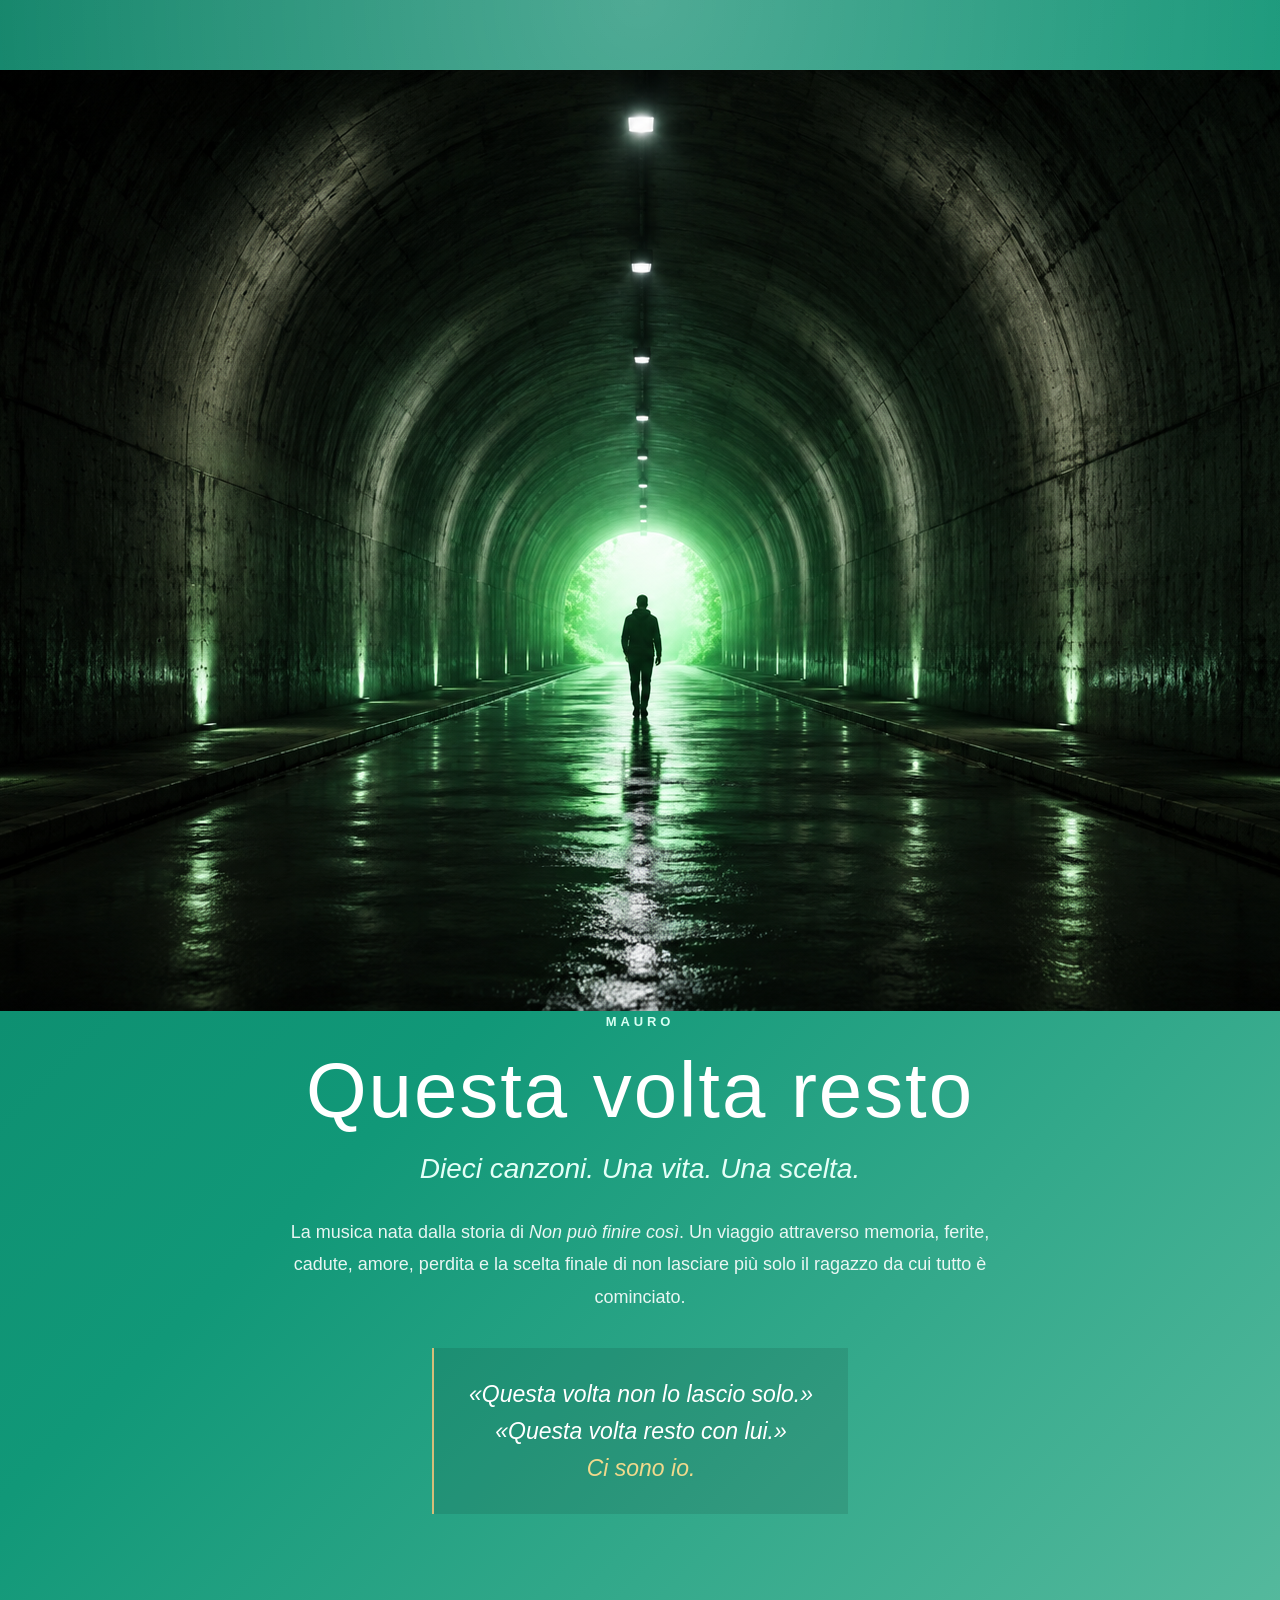
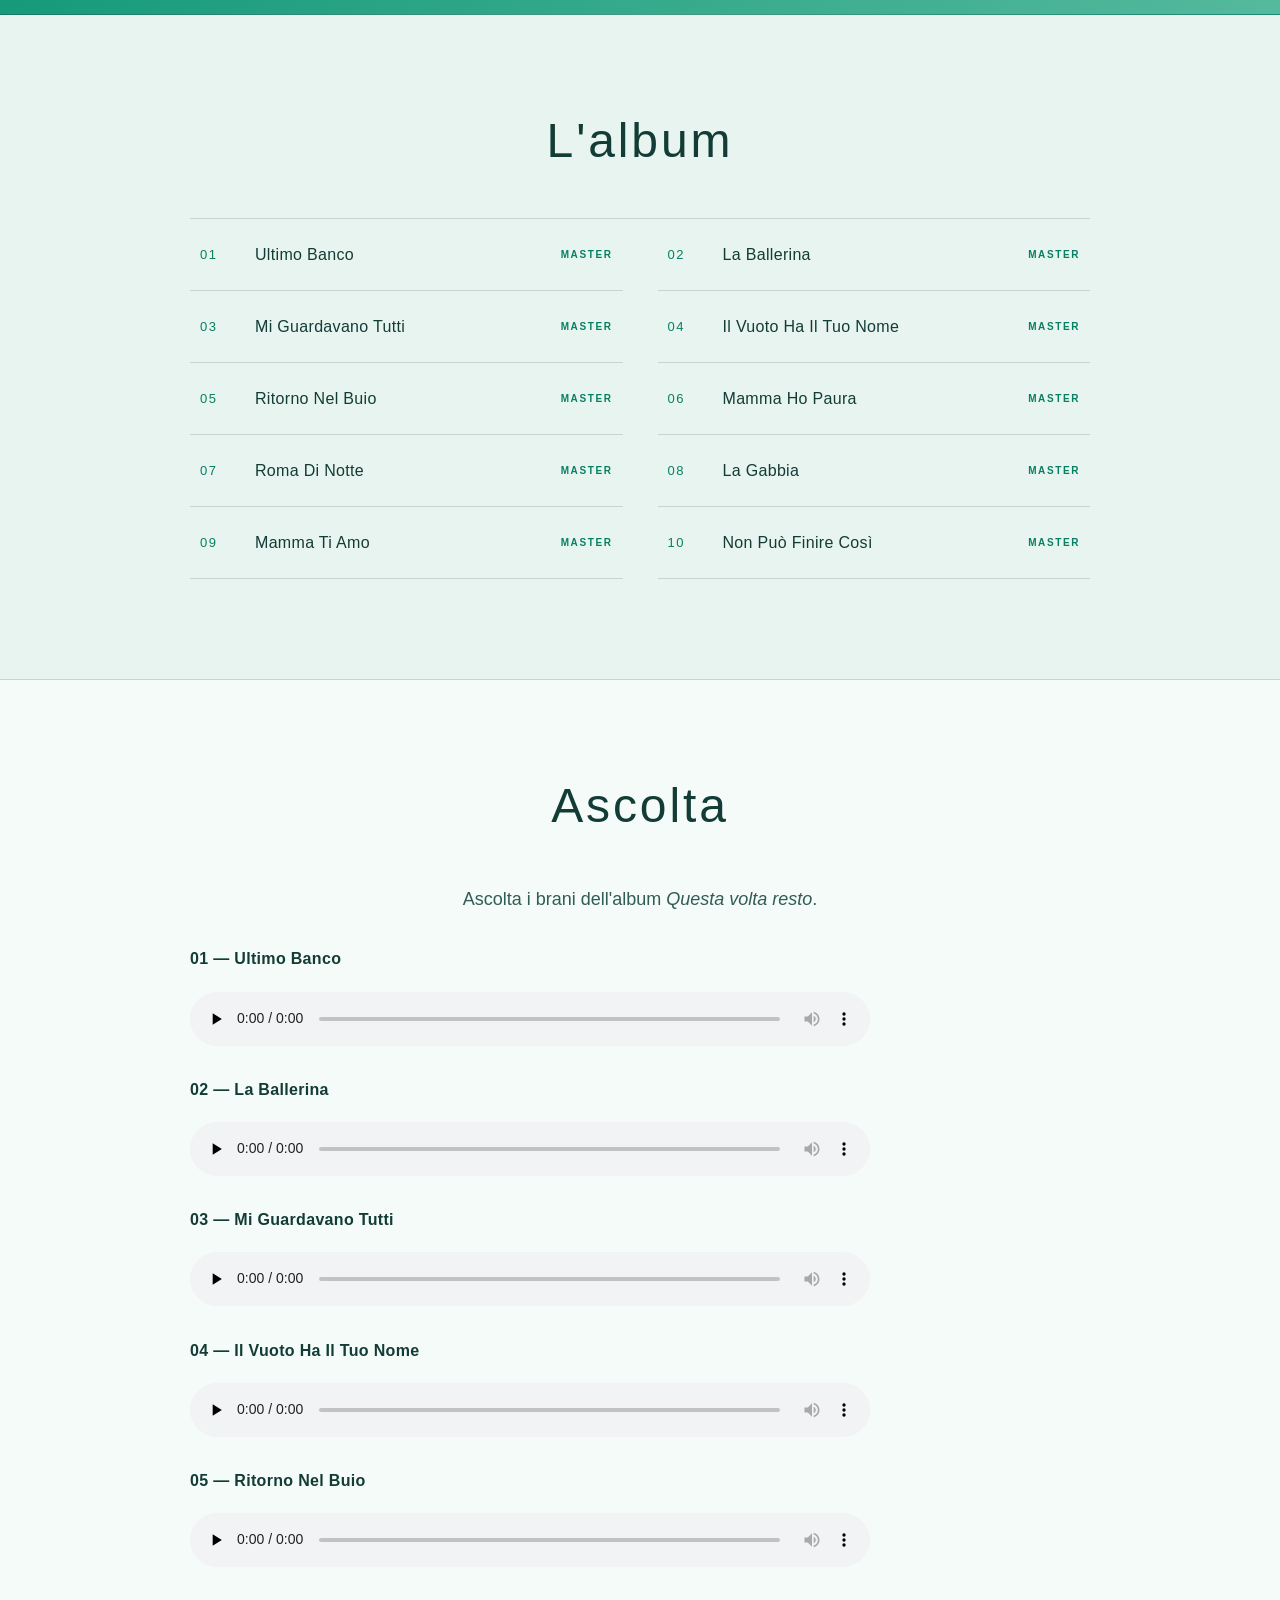
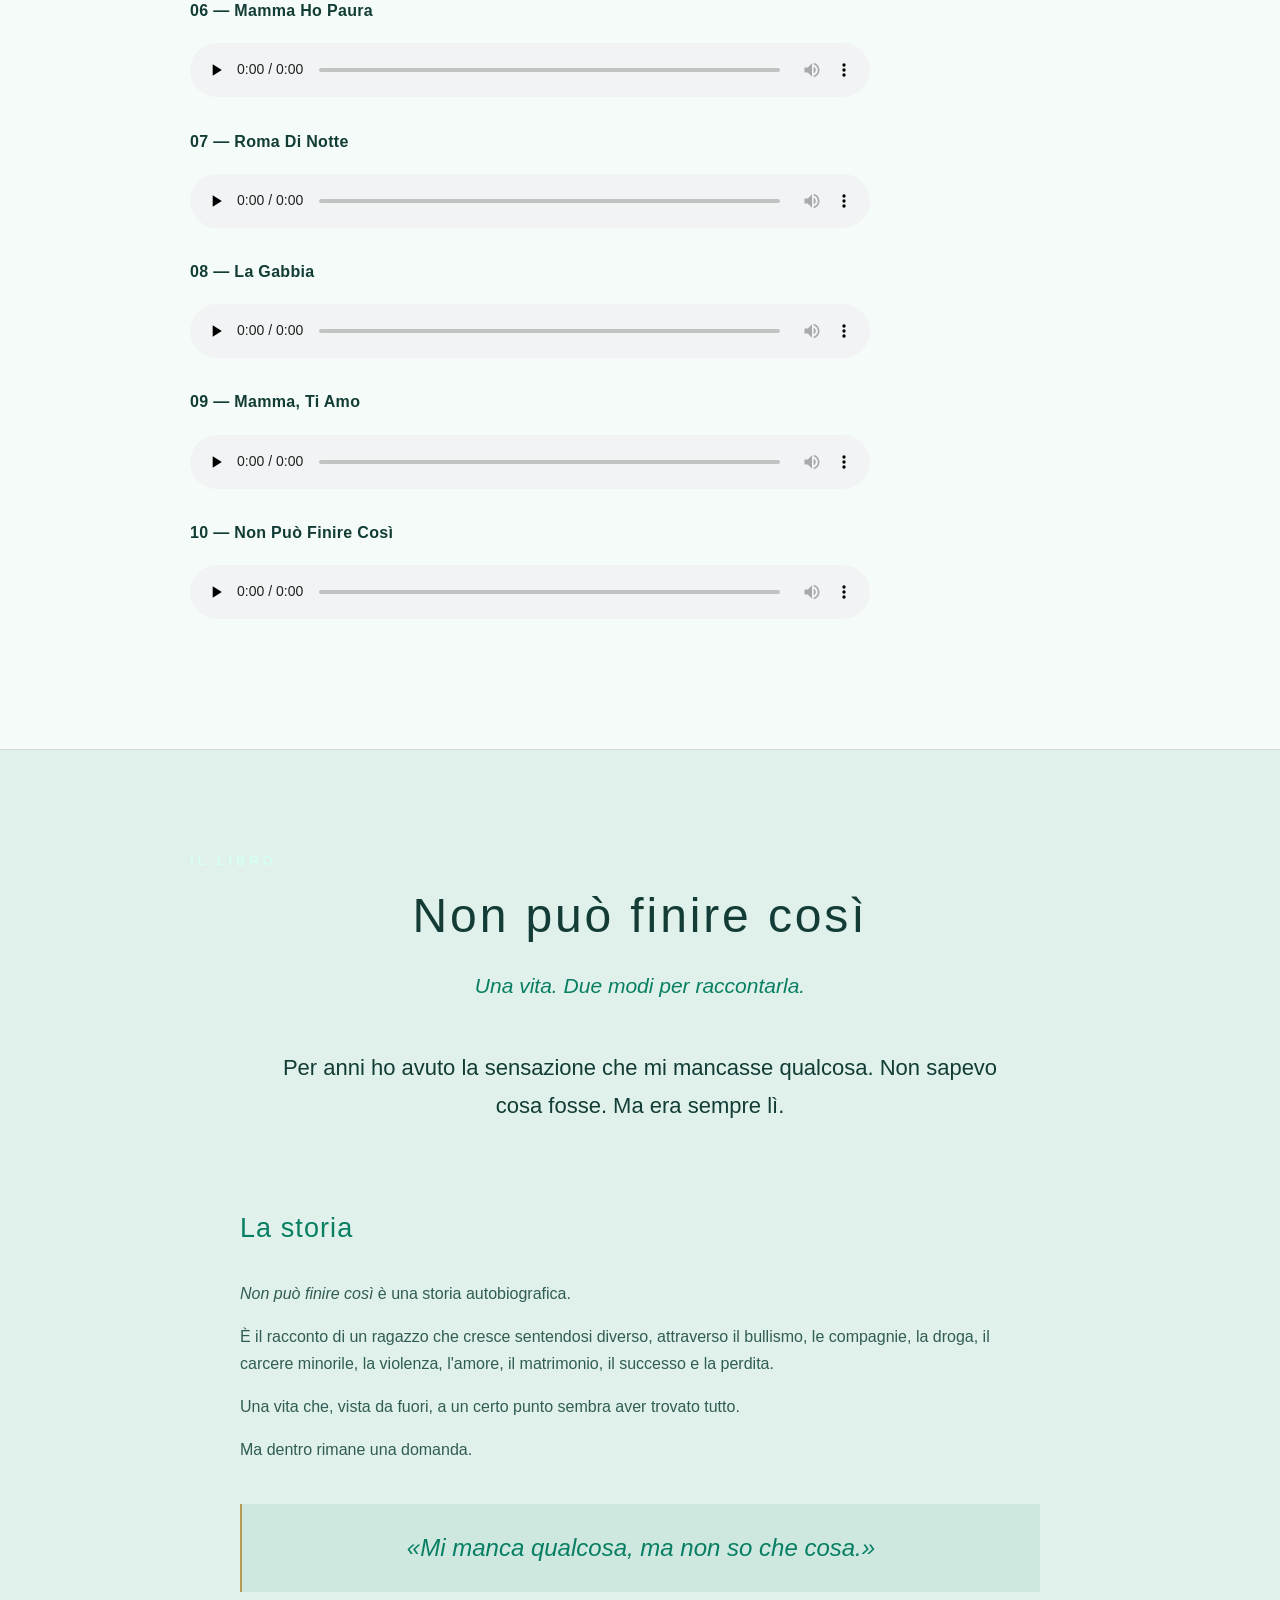
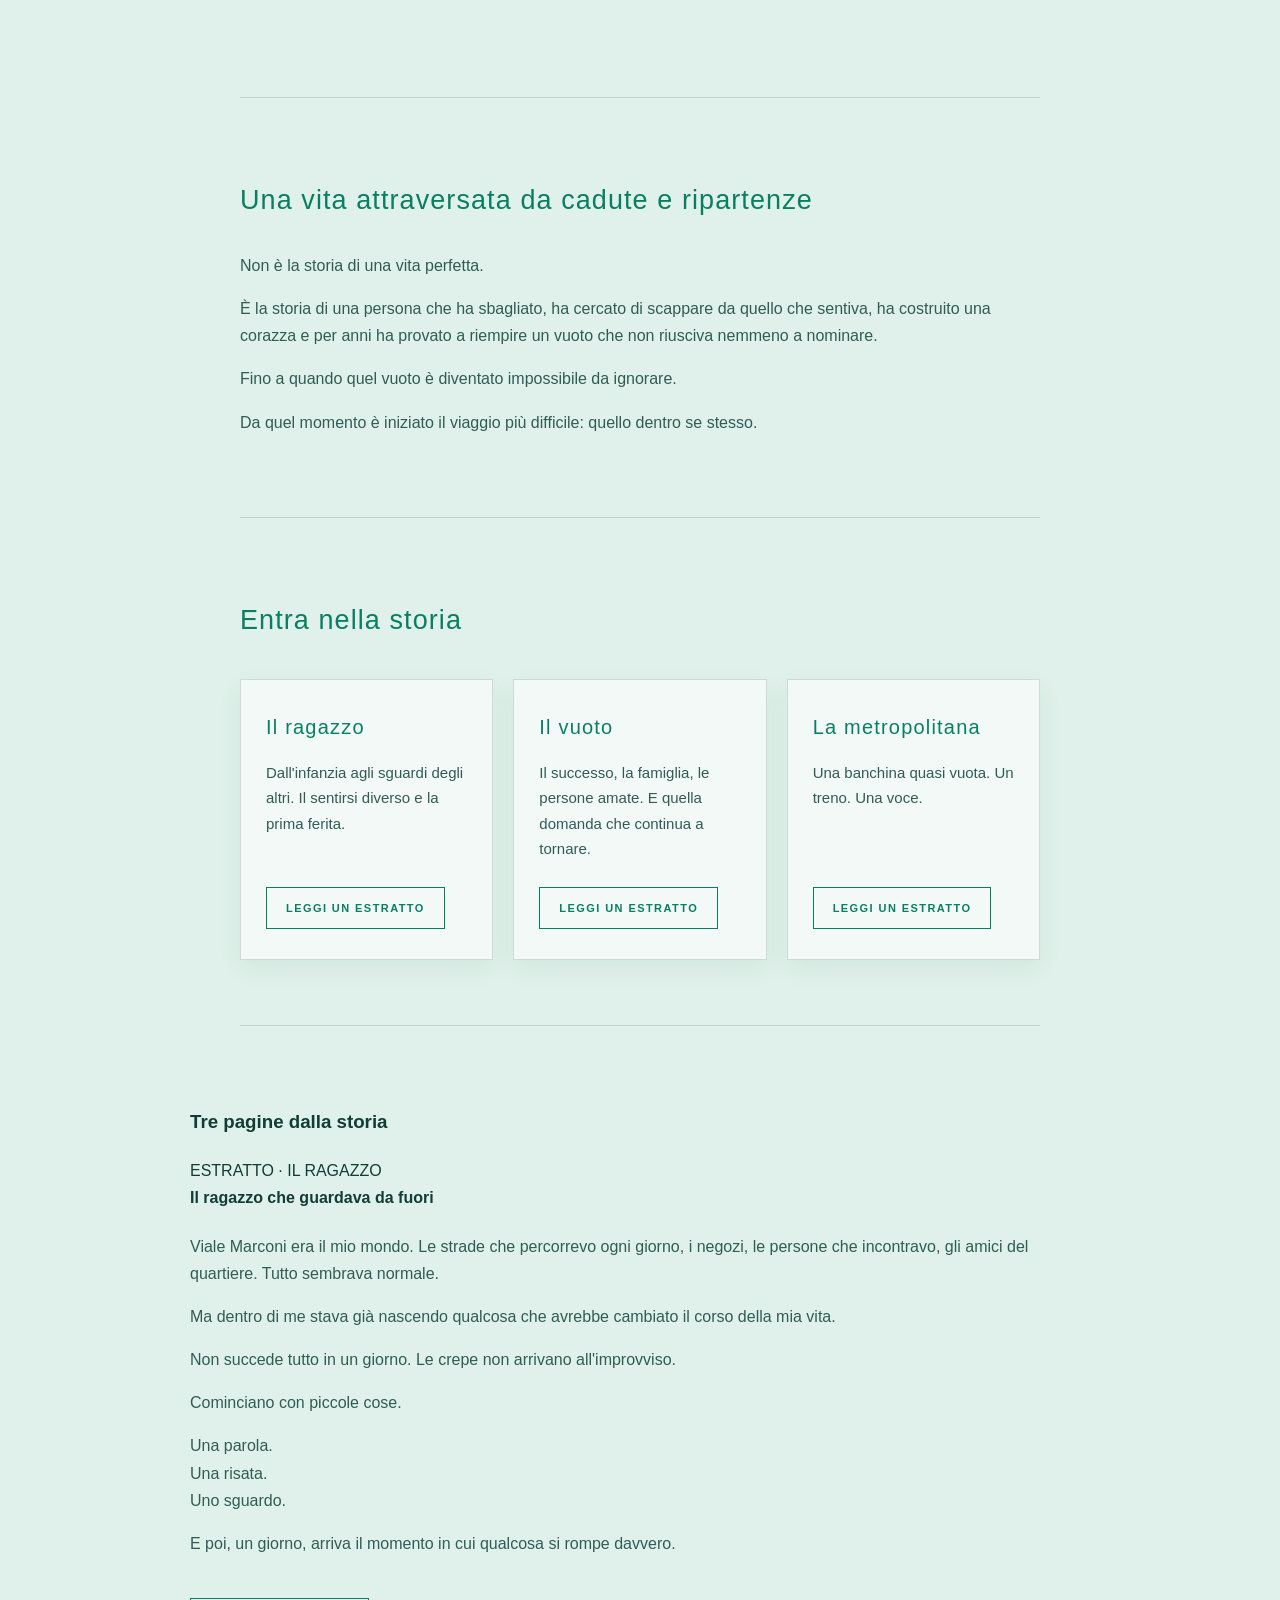
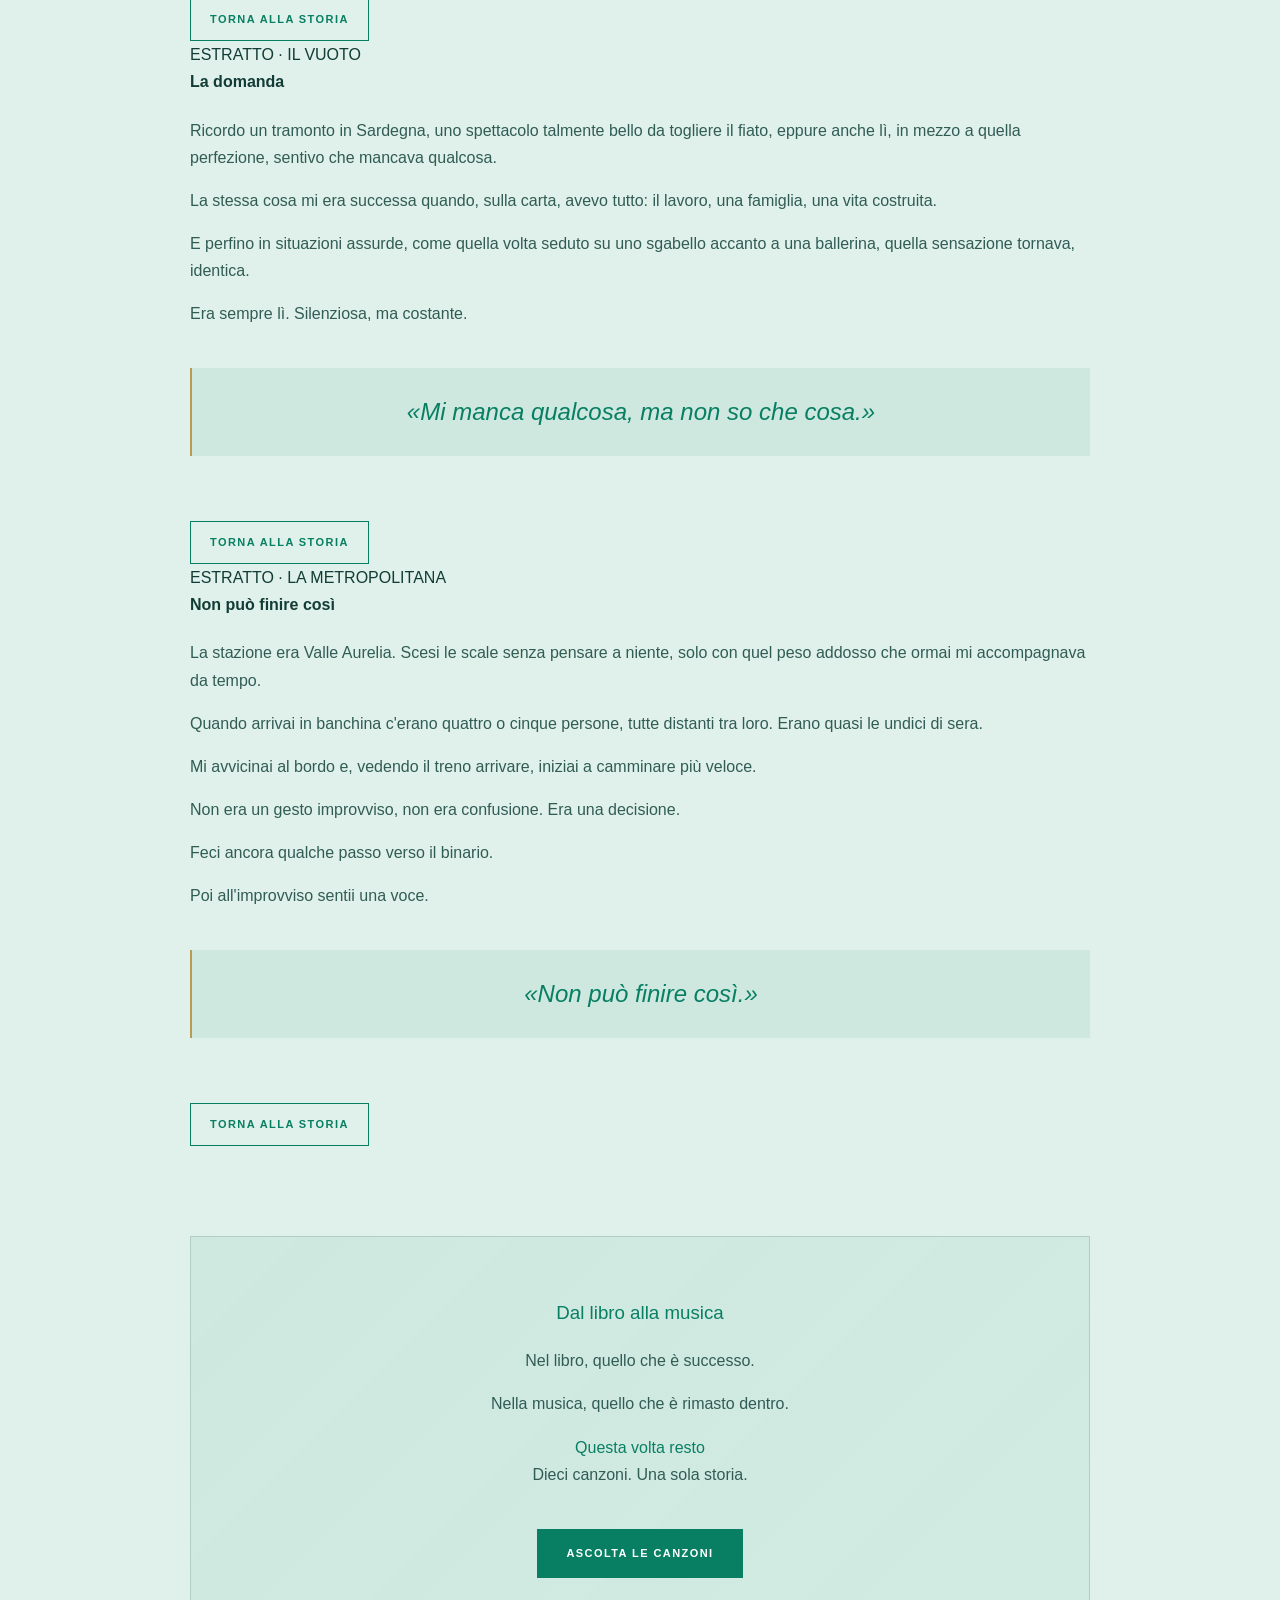
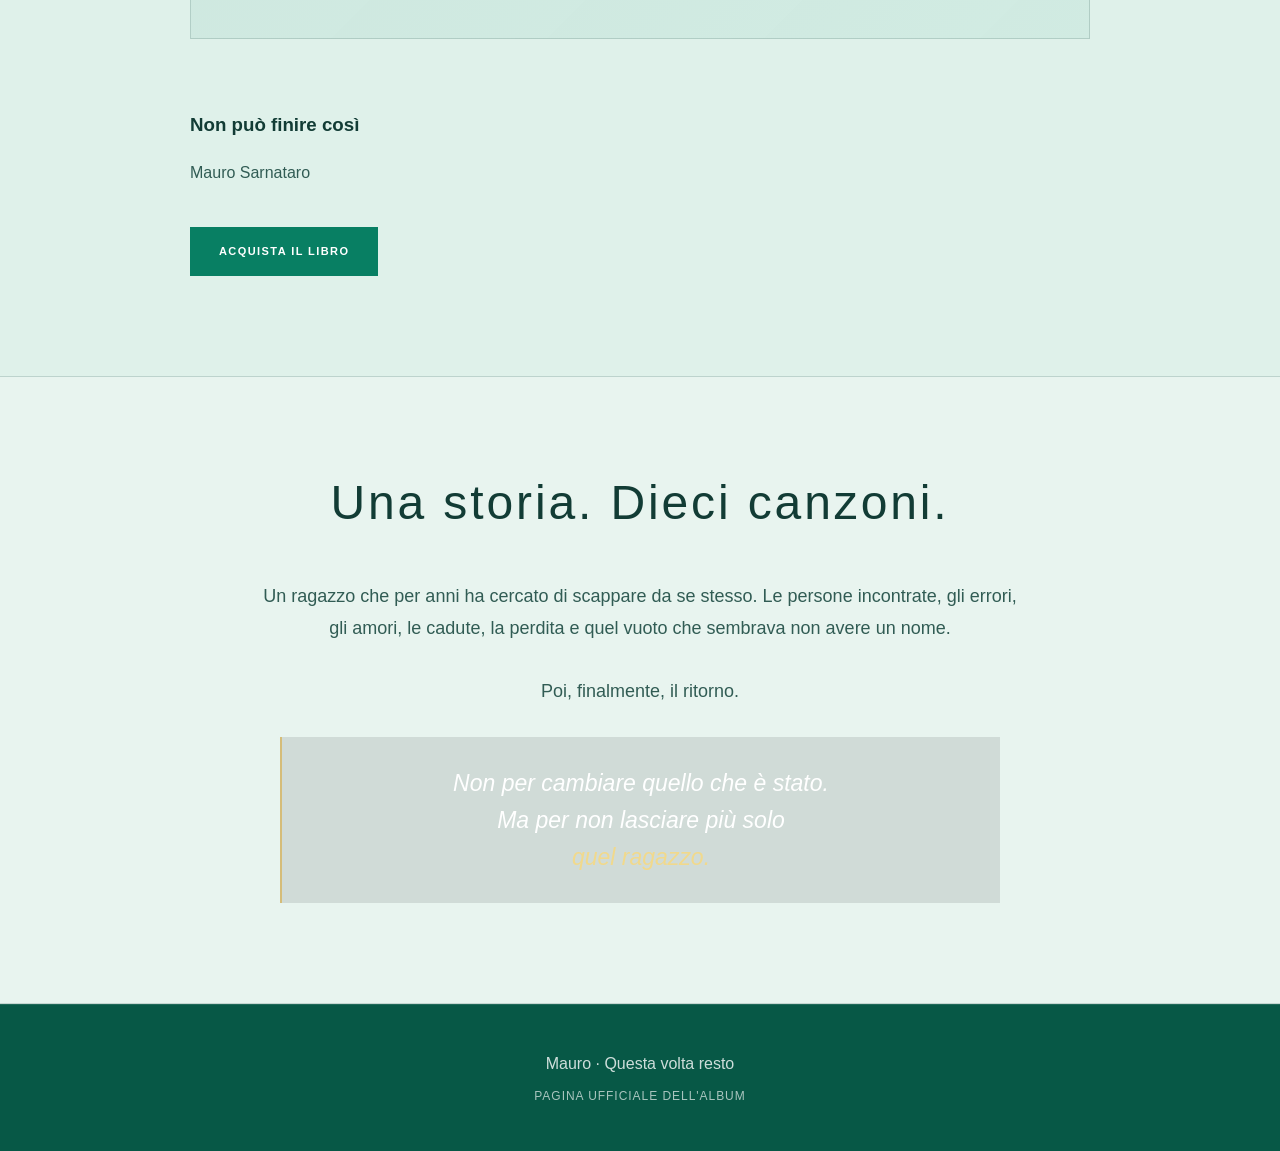
==== index.html @ 1663e212 "Update image source in index.html Replaced album cover image with a new tunnel image." ====
<!doctype html>
<html lang="it">
<head>
  <meta charset="utf-8">
  <meta name="viewport" content="width=device-width, initial-scale=1">

  <meta name="description" content="Questa volta resto – album di Mauro. Dieci canzoni nate dalla storia di Non può finire così.">

  <title>Questa volta resto – Mauro</title>

  <link rel="stylesheet" href="style.css">
</head>

<body>

<main>

  <!-- =========================
       HERO
       ========================= -->

  <section class="hero">
    <div class="wrap">

      <img
  class="tunnel-image"
  src="ChatGPT%20Image%2028%20ago%202026%2C%2016_36_22.png"
  alt="Il tunnel"
>

      <div class="eyebrow">MAURO</div>

      <h1>Questa volta resto</h1>

      <div class="subtitle">
        Dieci canzoni. Una vita. Una scelta.
      </div>

      <p class="intro">
        La musica nata dalla storia di <em>Non può finire così</em>.
        Un viaggio attraverso memoria, ferite, cadute, amore, perdita
        e la scelta finale di non lasciare più solo il ragazzo da cui tutto è cominciato.
      </p>

      <div class="quote">
        «Questa volta non lo lascio solo.»<br>
        «Questa volta resto con lui.»<br>
        <strong>Ci sono io.</strong>
      </div>

    </div>
  </section>


  <!-- =========================
       ALBUM
       ========================= -->

  <section id="album">
    <div class="wrap">

      <h2>L'album</h2>

      <div class="tracklist">

        <div class="track">
          <div class="num">01</div>
          <div class="title">Ultimo Banco</div>
          <div class="status">Master</div>
        </div>

        <div class="track">
          <div class="num">02</div>
          <div class="title">La Ballerina</div>
          <div class="status">Master</div>
        </div>

        <div class="track">
          <div class="num">03</div>
          <div class="title">Mi Guardavano Tutti</div>
          <div class="status">Master</div>
        </div>

        <div class="track">
          <div class="num">04</div>
          <div class="title">Il Vuoto Ha Il Tuo Nome</div>
          <div class="status">Master</div>
        </div>

        <div class="track">
          <div class="num">05</div>
          <div class="title">Ritorno Nel Buio</div>
          <div class="status">Master</div>
        </div>

        <div class="track">
          <div class="num">06</div>
          <div class="title">Mamma Ho Paura</div>
          <div class="status">Master</div>
        </div>

        <div class="track">
          <div class="num">07</div>
          <div class="title">Roma Di Notte</div>
          <div class="status">Master</div>
        </div>

        <div class="track">
          <div class="num">08</div>
          <div class="title">La Gabbia</div>
          <div class="status">Master</div>
        </div>

        <div class="track">
          <div class="num">09</div>
          <div class="title">Mamma Ti Amo</div>
          <div class="status">Master</div>
        </div>

        <div class="track">
          <div class="num">10</div>
          <div class="title">Non Può Finire Così</div>
          <div class="status">Master</div>
        </div>

      </div>

    </div>
  </section>


  <!-- =========================
       ASCOLTA
       ========================= -->

  <section id="ascolta">
    <div class="wrap">

      <h2>Ascolta</h2>

      <p class="note">
        Ascolta i brani dell'album <em>Questa volta resto</em>.
      </p>

      <div class="listen">

        <div class="audio-track">
          <strong>01 — Ultimo Banco</strong>
          <audio controls preload="none" controlsList="nodownload">
            <source src="ULTIMO BANCO.mp3" type="audio/mpeg">
          </audio>
        </div>

        <div class="audio-track">
          <strong>02 — La Ballerina</strong>
          <audio controls preload="none" controlsList="nodownload">
            <source src="La Ballerina.mp3" type="audio/mpeg">
          </audio>
        </div>

        <div class="audio-track">
          <strong>03 — Mi Guardavano Tutti</strong>
          <audio controls preload="none" controlsList="nodownload">
            <source src="Mi Guardavano Tutti (2).mp3" type="audio/mpeg">
          </audio>
        </div>

        <div class="audio-track">
          <strong>04 — Il Vuoto Ha Il Tuo Nome</strong>
          <audio controls preload="none" controlsList="nodownload">
            <source src="Il vuoto ha il tuo nome (1).mp3" type="audio/mpeg">
          </audio>
        </div>

        <div class="audio-track">
          <strong>05 — Ritorno Nel Buio</strong>
          <audio controls preload="none" controlsList="nodownload">
            <source src="Ritorno nel buio.mp3" type="audio/mpeg">
          </audio>
        </div>

        <div class="audio-track">
          <strong>06 — Mamma Ho Paura</strong>
          <audio controls preload="none" controlsList="nodownload">
            <source src="Mamma ho paura.mp3" type="audio/mpeg">
          </audio>
        </div>

        <div class="audio-track">
          <strong>07 — Roma Di Notte</strong>
          <audio controls preload="none" controlsList="nodownload">
            <source src="Roma di notte.mp3" type="audio/mpeg">
          </audio>
        </div>

        <div class="audio-track">
          <strong>08 — La Gabbia</strong>
          <audio controls preload="none" controlsList="nodownload">
            <source src="La Gabbia (1).mp3" type="audio/mpeg">
          </audio>
        </div>

        <div class="audio-track">
          <strong>09 — Mamma, Ti Amo</strong>
          <audio controls preload="none" controlsList="nodownload">
            <source src="Mamma, Ti Amo (1).mp3" type="audio/mpeg">
          </audio>
        </div>

        <div class="audio-track">
          <strong>10 — Non Può Finire Così</strong>
          <audio controls preload="none" controlsList="nodownload">
            <source src="Non può finire così.mp3" type="audio/mpeg">
          </audio>
        </div>

      </div>

    </div>
  </section>


  <!-- =========================
       IL LIBRO
       ========================= -->

  <section class="book-section" id="libro">

    <div class="wrap">

      <div class="eyebrow">IL LIBRO</div>

      <h2>Non può finire così</h2>

      <div class="book-subtitle">
        Una vita. Due modi per raccontarla.
      </div>

      <p class="book-intro">
        Per anni ho avuto la sensazione che mi mancasse qualcosa.
        Non sapevo cosa fosse.
        Ma era sempre lì.
      </p>


      <!-- LA STORIA -->

      <div class="book-block">

        <h3>La storia</h3>

        <p>
          <em>Non può finire così</em> è una storia autobiografica.
        </p>

        <p>
          È il racconto di un ragazzo che cresce sentendosi diverso,
          attraverso il bullismo, le compagnie, la droga, il carcere minorile,
          la violenza, l'amore, il matrimonio, il successo e la perdita.
        </p>

        <p>
          Una vita che, vista da fuori, a un certo punto sembra aver trovato tutto.
        </p>

        <p>
          Ma dentro rimane una domanda.
        </p>

        <div class="book-quote">
          «Mi manca qualcosa, ma non so che cosa.»
        </div>

      </div>


      <!-- CADUTE E RIPARTENZE -->

      <div class="book-block">

        <h3>Una vita attraversata da cadute e ripartenze</h3>

        <p>
          Non è la storia di una vita perfetta.
        </p>

        <p>
          È la storia di una persona che ha sbagliato,
          ha cercato di scappare da quello che sentiva,
          ha costruito una corazza e per anni ha provato
          a riempire un vuoto che non riusciva nemmeno a nominare.
        </p>

        <p>
          Fino a quando quel vuoto è diventato impossibile da ignorare.
        </p>

        <p>
          Da quel momento è iniziato il viaggio più difficile:
          quello dentro se stesso.
        </p>

      </div>


      <!-- ENTRA NELLA STORIA -->

      <div class="book-block">

        <h3>Entra nella storia</h3>

        <div class="book-cards">

          <div class="book-card">

            <div>
              <h4>Il ragazzo</h4>

              <p>
                Dall'infanzia agli sguardi degli altri.
                Il sentirsi diverso e la prima ferita.
              </p>
            </div>

            <a class="btn" href="#estratto-ragazzo">
              Leggi un estratto
            </a>

          </div>


          <div class="book-card">

            <div>
              <h4>Il vuoto</h4>

              <p>
                Il successo, la famiglia, le persone amate.
                E quella domanda che continua a tornare.
              </p>
            </div>

            <a class="btn" href="#estratto-vuoto">
              Leggi un estratto
            </a>

          </div>


          <div class="book-card">

            <div>
              <h4>La metropolitana</h4>

              <p>
                Una banchina quasi vuota.
                Un treno. Una voce.
              </p>
            </div>

            <a class="btn" href="#estratto-metropolitana">
              Leggi un estratto
            </a>

          </div>

        </div>

      </div>


      <!-- =========================
           ESTRATTI
           ========================= -->

      <div class="book-extracts" id="estratti">

        <h3>Tre pagine dalla storia</h3>


        <!-- ESTRATTO 1 -->

        <article class="extract" id="estratto-ragazzo">

          <div class="extract-label">
            ESTRATTO · IL RAGAZZO
          </div>

          <h4>Il ragazzo che guardava da fuori</h4>

          <p>
            Viale Marconi era il mio mondo.
            Le strade che percorrevo ogni giorno, i negozi,
            le persone che incontravo, gli amici del quartiere.
            Tutto sembrava normale.
          </p>

          <p>
            Ma dentro di me stava già nascendo qualcosa
            che avrebbe cambiato il corso della mia vita.
          </p>

          <p>
            Non succede tutto in un giorno.
            Le crepe non arrivano all'improvviso.
          </p>

          <p>
            Cominciano con piccole cose.
          </p>

          <p>
            Una parola.<br>
            Una risata.<br>
            Uno sguardo.
          </p>

          <p>
            E poi, un giorno, arriva il momento
            in cui qualcosa si rompe davvero.
          </p>

          <a class="btn" href="#libro">
            Torna alla storia
          </a>

        </article>


        <!-- ESTRATTO 2 -->

        <article class="extract" id="estratto-vuoto">

          <div class="extract-label">
            ESTRATTO · IL VUOTO
          </div>

          <h4>La domanda</h4>

          <p>
            Ricordo un tramonto in Sardegna,
            uno spettacolo talmente bello da togliere il fiato,
            eppure anche lì, in mezzo a quella perfezione,
            sentivo che mancava qualcosa.
          </p>

          <p>
            La stessa cosa mi era successa quando,
            sulla carta, avevo tutto:
            il lavoro, una famiglia, una vita costruita.
          </p>

          <p>
            E perfino in situazioni assurde,
            come quella volta seduto su uno sgabello
            accanto a una ballerina,
            quella sensazione tornava, identica.
          </p>

          <p>
            Era sempre lì.
            Silenziosa, ma costante.
          </p>

          <div class="book-quote">
            «Mi manca qualcosa, ma non so che cosa.»
          </div>

          <a class="btn" href="#libro">
            Torna alla storia
          </a>

        </article>


        <!-- ESTRATTO 3 -->

        <article class="extract" id="estratto-metropolitana">

          <div class="extract-label">
            ESTRATTO · LA METROPOLITANA
          </div>

          <h4>Non può finire così</h4>

          <p>
            La stazione era Valle Aurelia.
            Scesi le scale senza pensare a niente,
            solo con quel peso addosso che ormai mi accompagnava da tempo.
          </p>

          <p>
            Quando arrivai in banchina c'erano quattro o cinque persone,
            tutte distanti tra loro.
            Erano quasi le undici di sera.
          </p>

          <p>
            Mi avvicinai al bordo e, vedendo il treno arrivare,
            iniziai a camminare più veloce.
          </p>

          <p>
            Non era un gesto improvviso,
            non era confusione.
            Era una decisione.
          </p>

          <p>
            Feci ancora qualche passo verso il binario.
          </p>

          <p>
            Poi all'improvviso sentii una voce.
          </p>

          <div class="book-quote">
            «Non può finire così.»
          </div>

          <a class="btn" href="#libro">
            Torna alla storia
          </a>

        </article>

      </div>


      <!-- =========================
           LIBRO → MUSICA
           ========================= -->

      <div class="book-music">

        <h3>Dal libro alla musica</h3>

        <p>
          Nel libro, quello che è successo.
        </p>

        <p>
          Nella musica, quello che è rimasto dentro.
        </p>

        <div class="book-music-title">
          Questa volta resto
        </div>

        <p>
          Dieci canzoni. Una sola storia.
        </p>

        <a class="btn primary" href="#ascolta">
          Ascolta le canzoni
        </a>

      </div>


      <!-- =========================
           ACQUISTA IL LIBRO
           ========================= -->

      <div class="book-buy">

        <h3>Non può finire così</h3>

        <p>
          Mauro Sarnataro
        </p>

        <a
          class="btn primary book-buy-btn"
          href="https://www.amazon.it/"
          target="_blank"
          rel="noopener noreferrer"
        >
          Acquista il libro
        </a>

      </div>

    </div>

  </section>


  <!-- =========================
       CHIUSURA
       ========================= -->

  <section>

    <div class="wrap">

      <h2>Una storia. Dieci canzoni.</h2>

      <p class="note">
        Un ragazzo che per anni ha cercato di scappare da se stesso.
        Le persone incontrate, gli errori, gli amori, le cadute,
        la perdita e quel vuoto che sembrava non avere un nome.
      </p>

      <p class="note">
        Poi, finalmente, il ritorno.
      </p>

      <div class="quote">
        Non per cambiare quello che è stato.<br>
        Ma per non lasciare più solo<br>
        <strong>quel ragazzo.</strong>
      </div>

    </div>

  </section>

</main>


<footer>

  <div class="wrap">

    <div>
      Mauro · Questa volta resto
    </div>

    <div class="small">
      Pagina ufficiale dell'album
    </div>

  </div>

</footer>

</body>
</html>
---- style.css ----
:root {
  --bg: #e8f4ef;
  --bg-soft: #d8eee6;
  --bg-card: #f5fbf8;

  --text: #123c35;
  --text-soft: #315c54;
  --muted: #5d8179;

  --line: rgba(18, 60, 53, 0.16);
  --line-strong: rgba(18, 60, 53, 0.28);

  --accent: #087f63;
  --accent-soft: rgba(8, 127, 99, 0.10);

  --gold: #b99a55;
  --white: #ffffff;

  --green-main: #0d8f70;
  --green-dark: #075846;

  --max-width: 1040px;
}

* {
  box-sizing: border-box;
}

html {
  scroll-behavior: smooth;
}

body {
  margin: 0;
  background: var(--bg);
  color: var(--text);
  font-family: Arial, Helvetica, sans-serif;
  line-height: 1.7;
}

.wrap {
  width: min(var(--max-width), calc(100% - 48px));
  margin: 0 auto;
}

section {
  padding: 100px 0;
  border-bottom: 1px solid var(--line);
}

h1,
h2,
h3,
h4,
p {
  margin-top: 0;
}

h2 {
  margin-bottom: 50px;
  font-size: clamp(30px, 4vw, 48px);
  font-weight: 500;
  letter-spacing: 0.06em;
  line-height: 1.1;
  text-align: center;
}

p {
  color: var(--text-soft);
}

/* =========================
   HERO
   ========================= */

.hero {
  min-height: 100vh;
  display: flex;
  align-items: center;
  justify-content: center;
  text-align: center;
  padding: 70px 0 100px;

  background:
    radial-gradient(
      circle at center top,
      rgba(255,255,255,0.28),
      transparent 48%
    ),
    linear-gradient(
      135deg,
      #087f63 0%,
      #119878 52%,
      #55b99d 100%
    );

  color: white;
}

.hero .wrap {
  display: flex;
  flex-direction: column;
  align-items: center;
}

.cover {
  display: block;
  width: min(420px, 72vw);
  height: auto;
  margin: 0 auto 45px;
  border-radius: 5px;

  box-shadow:
    0 30px 70px rgba(0, 40, 32, 0.30),
    0 0 0 1px rgba(255,255,255,0.12);
}

.eyebrow {
  margin-bottom: 18px;
  color: #d7fff3;
  font-size: 13px;
  font-weight: 600;
  letter-spacing: 0.30em;
  text-transform: uppercase;
}

.hero h1 {
  margin: 0 0 18px;
  color: #ffffff;
  font-size: clamp(44px, 7vw, 78px);
  font-weight: 500;
  letter-spacing: 0.025em;
  line-height: 1.02;
}

.subtitle {
  margin: 0 auto 28px;
  color: #e4fff7;
  font-size: clamp(20px, 3vw, 28px);
  font-style: italic;
  line-height: 1.4;
}

.intro {
  max-width: 720px;
  margin: 0 auto 35px;
  color: rgba(255,255,255,0.90);
  font-size: 18px;
  line-height: 1.8;
}

.quote {
  max-width: 720px;
  margin: 0 auto;
  padding: 28px 35px;
  border-left: 2px solid #d5bd79;
  background: rgba(0,0,0,0.10);
  color: white;
  font-size: 23px;
  font-style: italic;
  line-height: 1.6;
  text-align: center;
}

.quote strong {
  color: #f1d98c;
  font-weight: 500;
}

/* =========================
   ALBUM
   ========================= */

#album {
  background: #e8f4ef;
}

.tracklist {
  max-width: 900px;
  margin: 0 auto;

  display: grid;
  grid-template-columns: repeat(2, 1fr);
  gap: 0 35px;

  border-top: 1px solid var(--line);
}

.track {
  display: grid;
  grid-template-columns: 55px 1fr auto;
  align-items: center;

  min-height: 72px;
  padding: 0 10px;

  border-bottom: 1px solid var(--line);

  transition:
    background 0.25s ease,
    transform 0.25s ease;
}

.track:hover {
  background: rgba(8,127,99,0.06);
  transform: translateX(4px);
}

.track .num {
  color: var(--accent);
  font-size: 13px;
  letter-spacing: 0.12em;
}

.track .title {
  color: var(--text);
  font-size: 16px;
  letter-spacing: 0.02em;
}

.track .status {
  color: var(--accent);
  font-size: 10px;
  font-weight: 600;
  letter-spacing: 0.16em;
  text-transform: uppercase;
}

audio {
  width: 100%;
  max-width: 680px;
  margin-top: 12px;
}

/* =========================
   ASCOLTA
   ========================= */

#ascolta {
  background: #f5fbf8;
}

.note {
  max-width: 760px;
  margin: 0 auto 30px;
  color: var(--text-soft);
  font-size: 18px;
  line-height: 1.8;
  text-align: center;
}

.listen {
  max-width: 900px;
  margin: 0 auto;
}

.audio-track {
  margin-bottom: 22px;
}

.audio-track strong {
  display: block;
  margin-bottom: 7px;
  color: var(--text);
  font-size: 16px;
  letter-spacing: 0.02em;
}

/* =========================
   BOOK
   ========================= */

.book-section {
  background: #dff1ea;
}

.book-section .wrap {
  max-width: 900px;
}

.book-subtitle {
  margin: -25px auto 45px;
  color: var(--accent);
  font-size: 21px;
  font-style: italic;
  text-align: center;
}

.book-intro {
  max-width: 760px;
  margin: 0 auto 80px;
  color: var(--text);
  font-size: 22px;
  line-height: 1.75;
  text-align: center;
}

.book-block {
  max-width: 800px;
  margin: 0 auto 80px;
  padding-bottom: 65px;
  border-bottom: 1px solid var(--line);
}

.book-block:last-of-type {
  border-bottom: none;
}

.book-block h3 {
  margin-bottom: 28px;
  color: var(--accent);
  font-size: 27px;
  font-weight: 500;
  letter-spacing: 0.04em;
}

.book-quote {
  margin: 40px 0;
  padding: 25px 30px;
  border-left: 2px solid var(--gold);
  background: rgba(8,127,99,0.08);
  color: var(--accent);
  font-size: 24px;
  font-style: italic;
  line-height: 1.6;
  text-align: center;
}

.book-cards {
  display: grid;
  grid-template-columns: repeat(3, 1fr);
  gap: 20px;
  margin-top: 35px;
}

.book-card {
  min-height: 245px;
  display: flex;
  flex-direction: column;
  justify-content: space-between;

  padding: 30px 25px;

  background: rgba(255,255,255,0.60);
  border: 1px solid var(--line);

  box-shadow:
    0 8px 25px rgba(0,60,48,0.06);

  transition:
    transform 0.25s ease,
    background 0.25s ease,
    box-shadow 0.25s ease;
}

.book-card:hover {
  transform: translateY(-4px);
  background: #ffffff;
  box-shadow:
    0 14px 35px rgba(0,60,48,0.10);
}

.book-card h4 {
  margin: 0 0 16px;
  color: var(--accent);
  font-size: 20px;
  font-weight: 500;
  letter-spacing: 0.06em;
}

.book-card p {
  margin: 0;
  color: var(--text-soft);
  font-size: 15px;
  line-height: 1.7;
}

/* =========================
   BUTTONS
   ========================= */

.btn {
  display: inline-block;
  align-self: flex-start;
  margin-top: 25px;
  padding: 11px 19px;

  border: 1px solid var(--accent);
  background: transparent;
  color: var(--accent);

  text-decoration: none;
  font-size: 11px;
  font-weight: 600;
  letter-spacing: 0.13em;
  text-transform: uppercase;

  transition:
    background 0.25s ease,
    color 0.25s ease;
}

.btn:hover {
  background: var(--accent);
  color: white;
}

.btn.primary {
  padding: 14px 28px;
  background: var(--accent);
  border-color: var(--accent);
  color: white;
}

/* =========================
   BOOK → MUSIC
   ========================= */

.book-music {
  margin: 90px auto 70px;
  padding: 60px 40px;

  background:
    linear-gradient(
      135deg,
      rgba(8,127,99,0.08),
      rgba(85,185,157,0.10)
    );

  border: 1px solid var(--line);
  text-align: center;
}

.book-music h3,
.book-music-title {
  color: var(--accent);
  font-weight: 500;
}

/* =========================
   FOOTER
   ========================= */

footer {
  padding: 45px 0;
  background: #075846;
  border-top: 1px solid rgba(255,255,255,0.10);
  color: rgba(255,255,255,0.80);
  text-align: center;
}

footer .wrap {
  display: flex;
  flex-direction: column;
  gap: 8px;
  align-items: center;
}

footer .small {
  color: rgba(255,255,255,0.65);
  font-size: 12px;
  letter-spacing: 0.08em;
  text-transform: uppercase;
}

/* =========================
   RESPONSIVE
   ========================= */

@media (max-width: 850px) {

  section {
    padding: 85px 0;
  }

  .book-cards {
    grid-template-columns: 1fr;
  }

  .tracklist {
    grid-template-columns: 1fr;
  }

  .track {
    grid-template-columns: 55px 1fr auto;
  }
}

@media (max-width: 600px) {

  .wrap {
    width: min(100% - 34px, var(--max-width));
  }

  section {
    padding: 70px 0;
  }

  .hero {
    min-height: auto;
    padding: 55px 0 75px;
  }

  .cover {
    width: min(310px, 78vw);
    margin-bottom: 38px;
  }

  .hero h1 {
    font-size: clamp(38px, 11vw, 58px);
  }

  .subtitle {
    font-size: 20px;
  }

  .intro {
    font-size: 16px;
  }

  .quote {
    padding: 24px 20px;
    font-size: 20px;
  }

  h2 {
    margin-bottom: 40px;
    font-size: 30px;
  }

  .track {
    grid-template-columns: 42px 1fr auto;
    min-height: 72px;
    padding: 14px 5px;
  }

  .track .title {
    font-size: 15px;
  }

  .track .status {
    display: none;
  }

  .book-intro {
    margin-bottom: 60px;
    font-size: 19px;
  }

  .book-block {
    margin-bottom: 60px;
    padding-bottom: 50px;
  }

  .book-block h3 {
    font-size: 23px;
  }

  .book-quote {
    padding: 22px 18px;
    font-size: 20px;
  }

  .book-cards {
    gap: 15px;
  }

  .book-card {
    padding: 25px 22px;
  }

  footer {
    padding: 35px 0;
  }
}

a:focus-visible,
button:focus-visible,
audio:focus-visible {
  outline: 2px solid var(--gold);
  outline-offset: 4px;
}

@media (prefers-reduced-motion: reduce) {
  html {
    scroll-behavior: auto;
  }

  *,
  *::before,
  *::after {
    transition: none !important;
  }
}
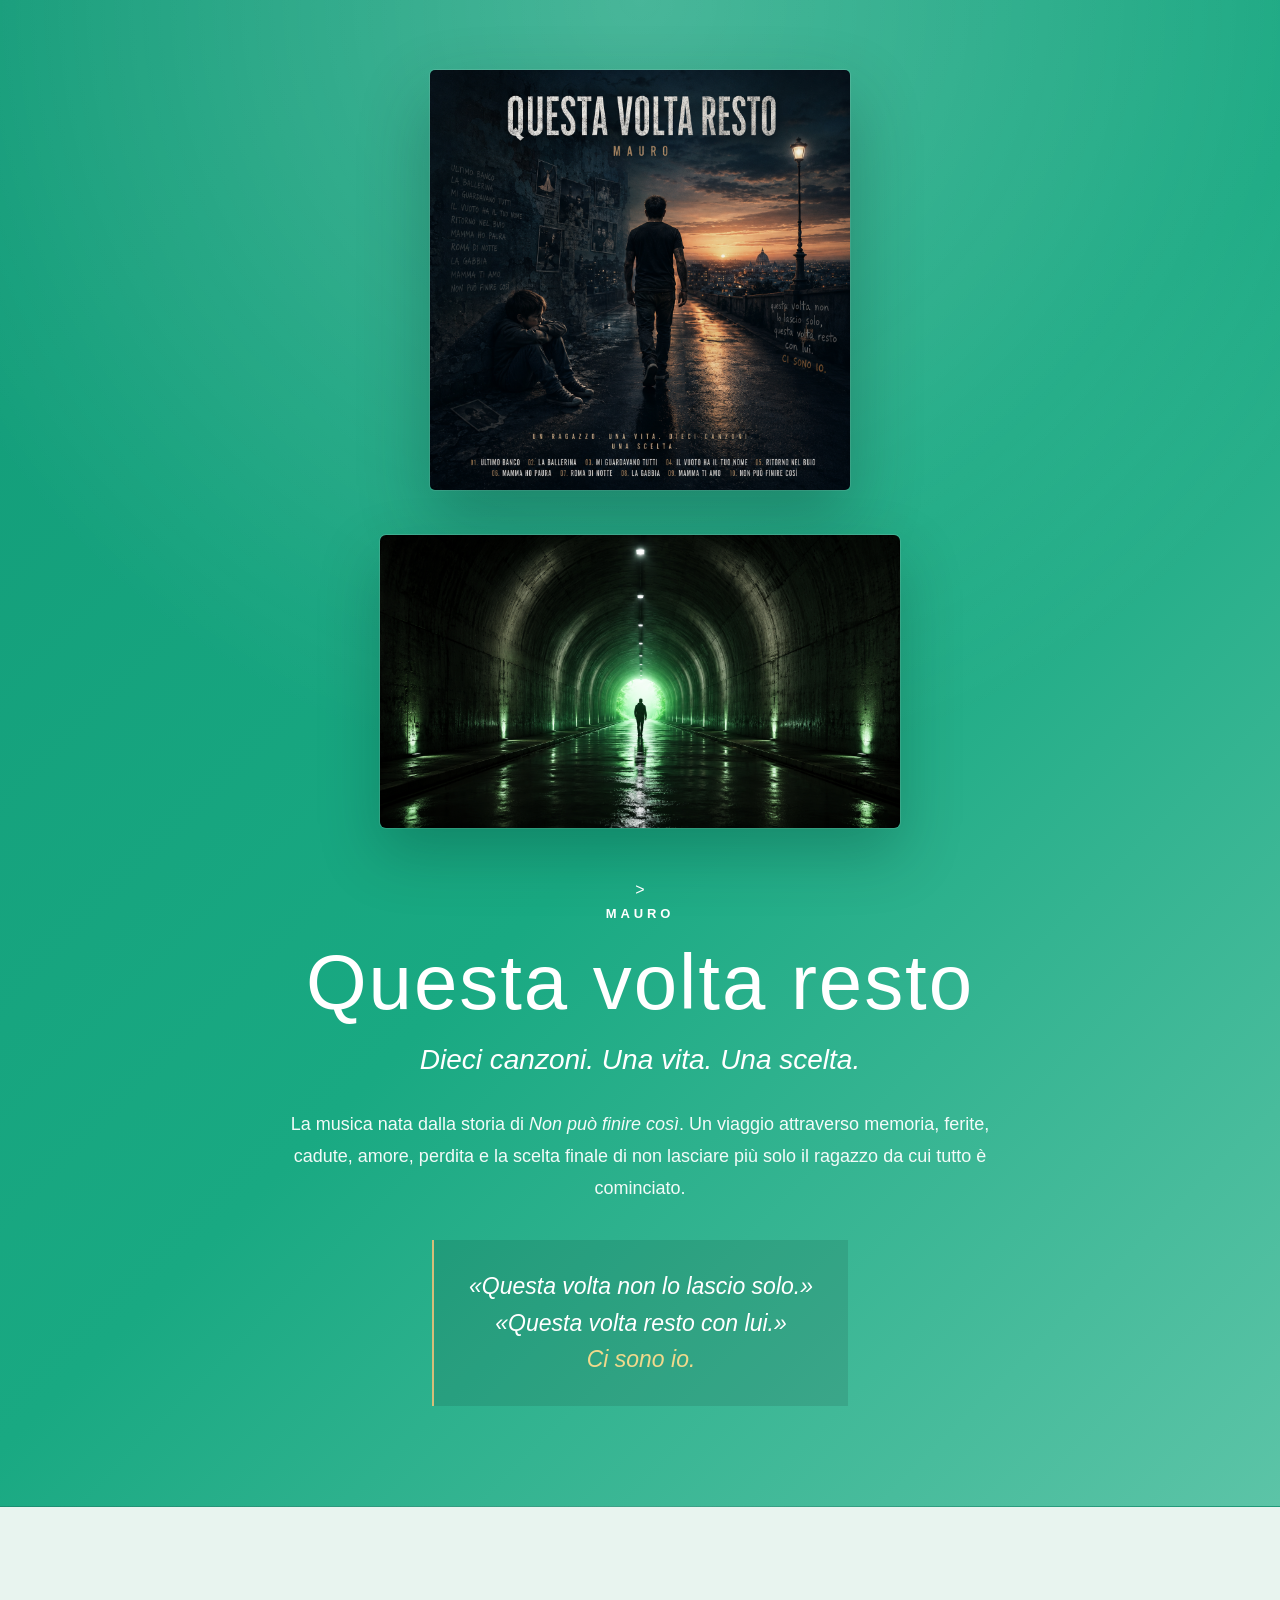
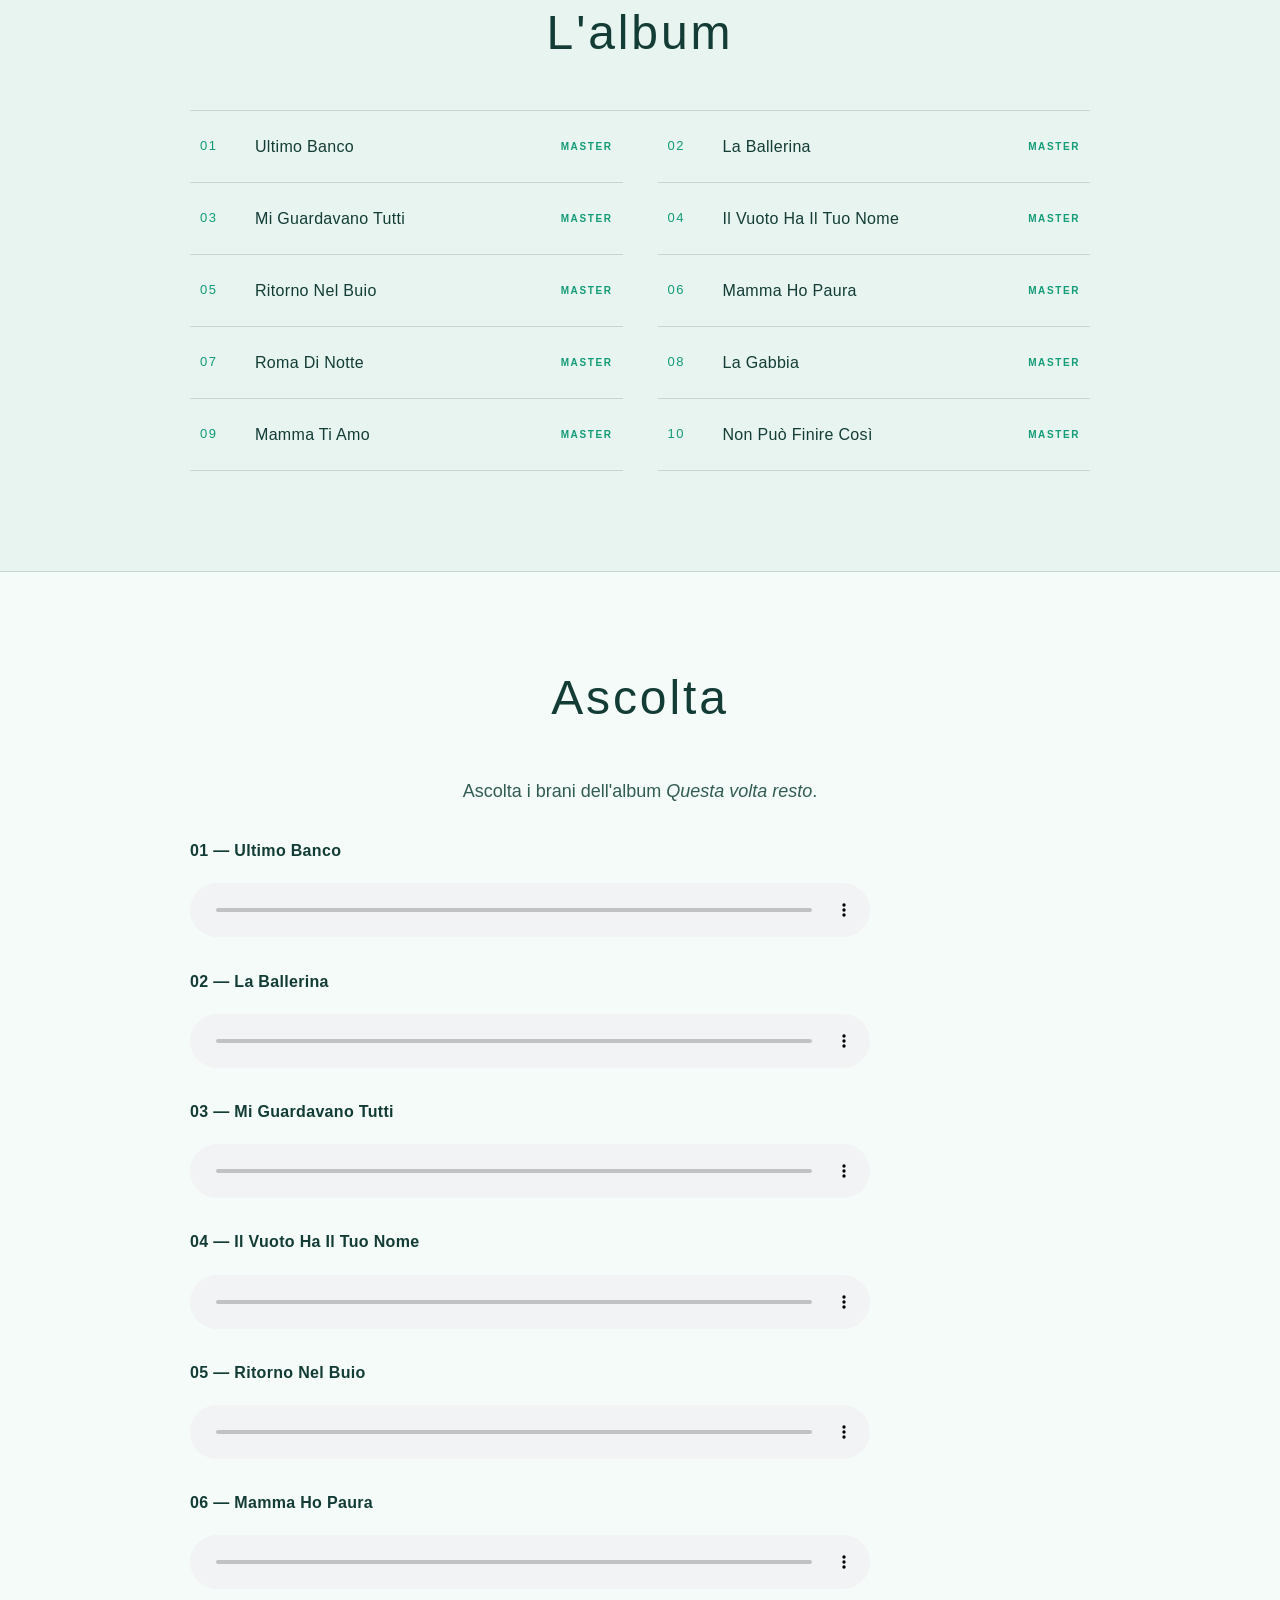
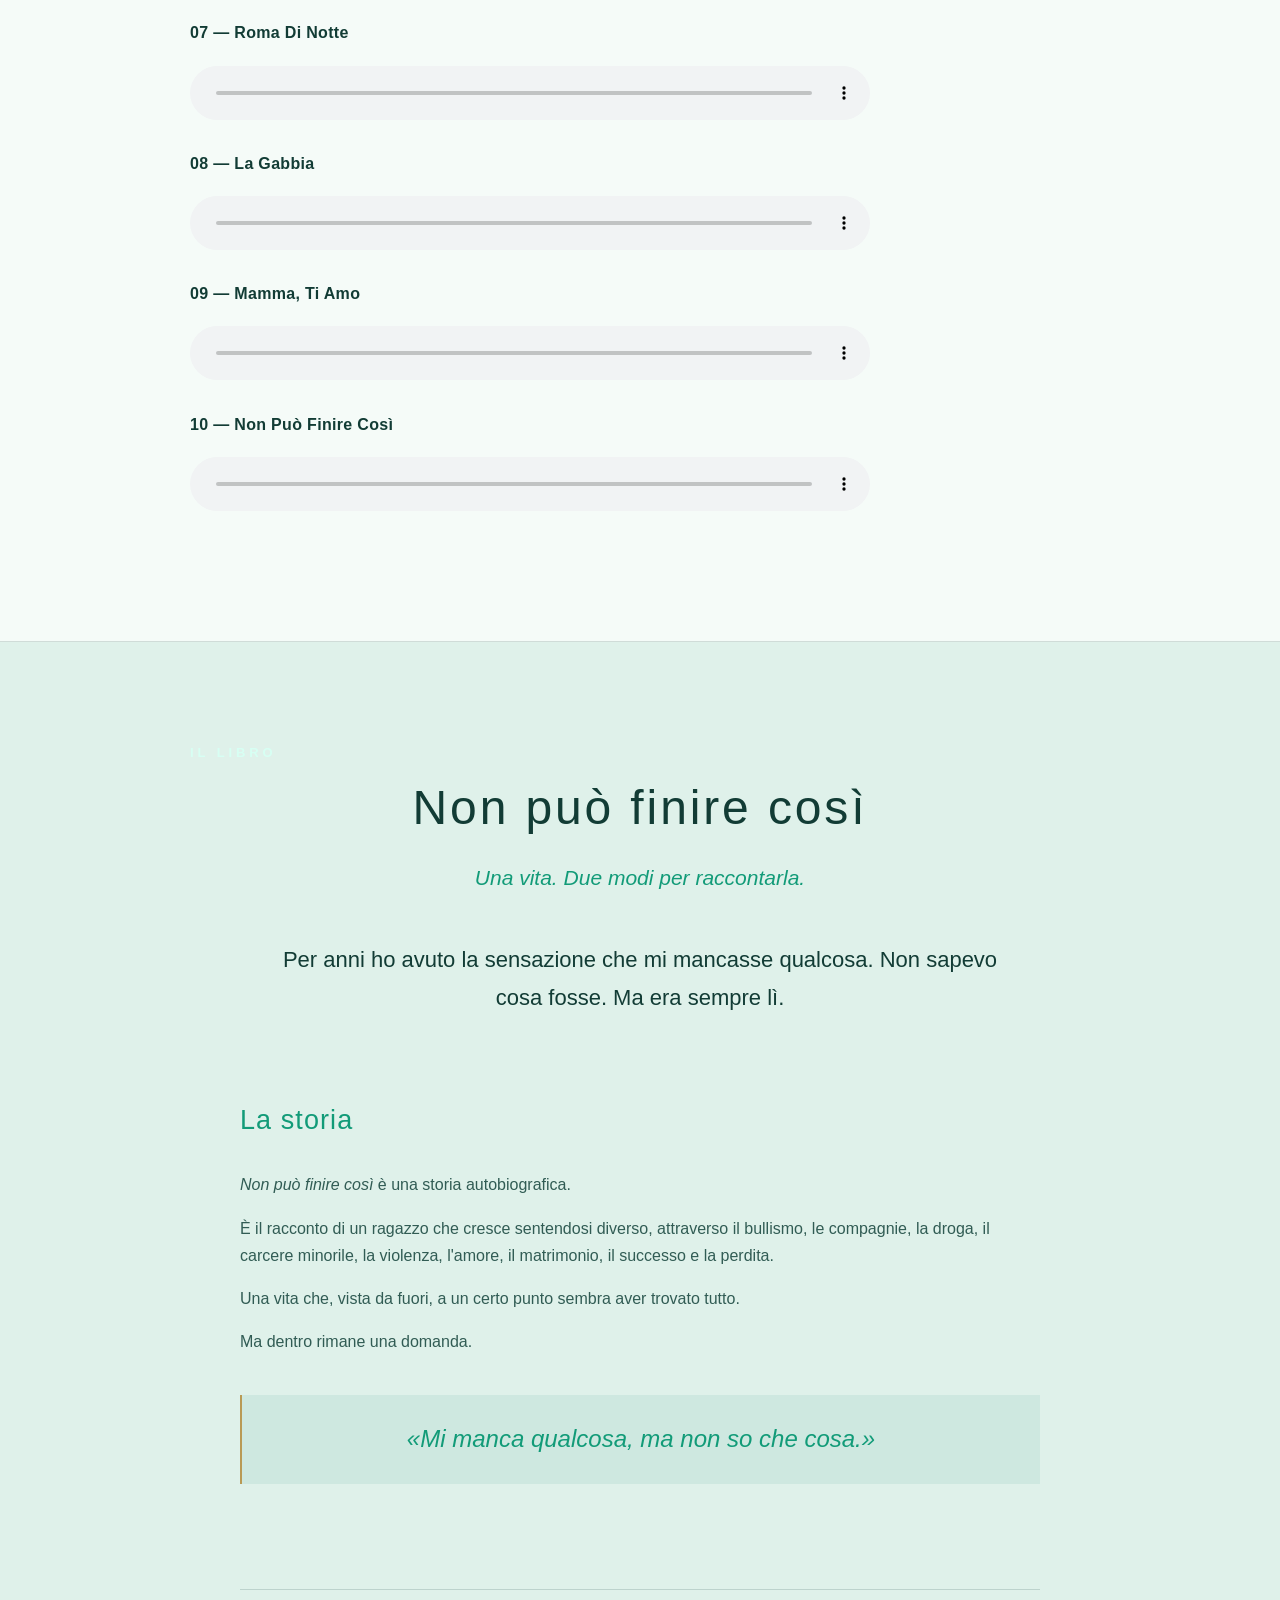
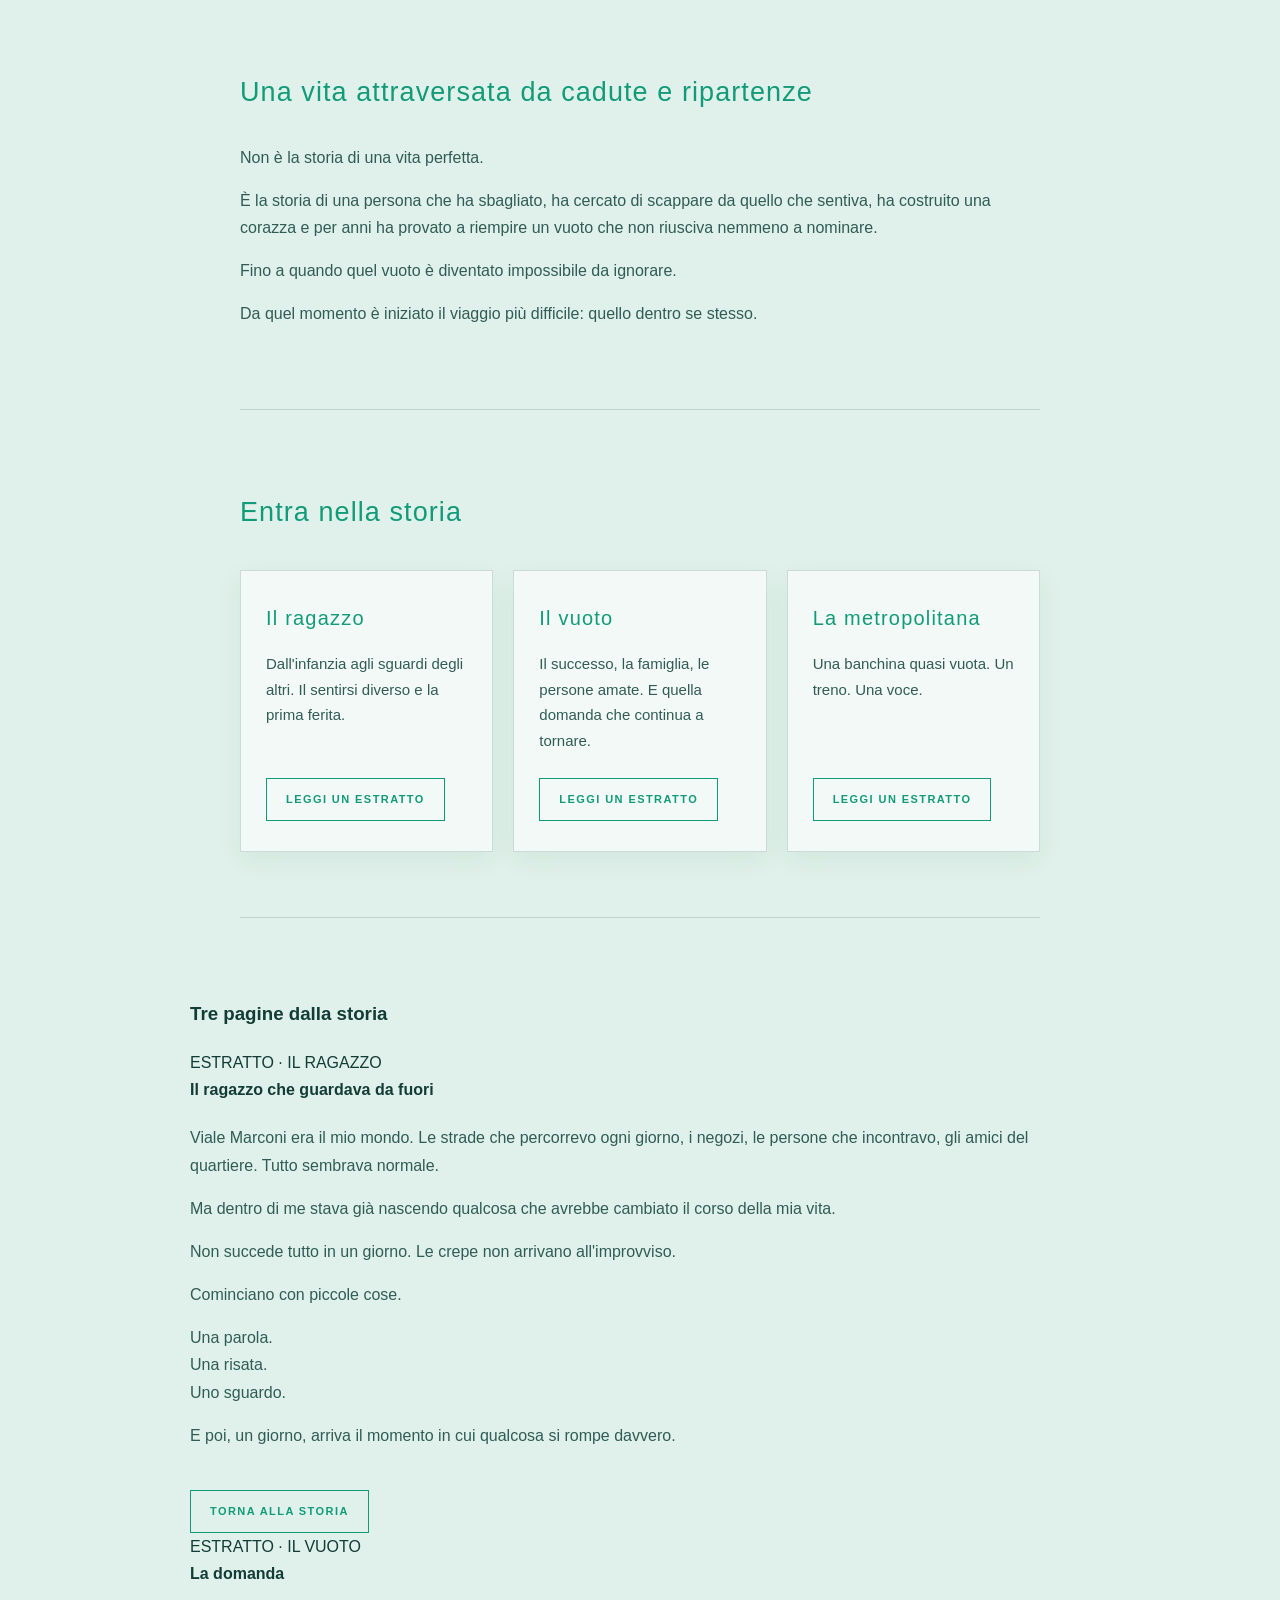
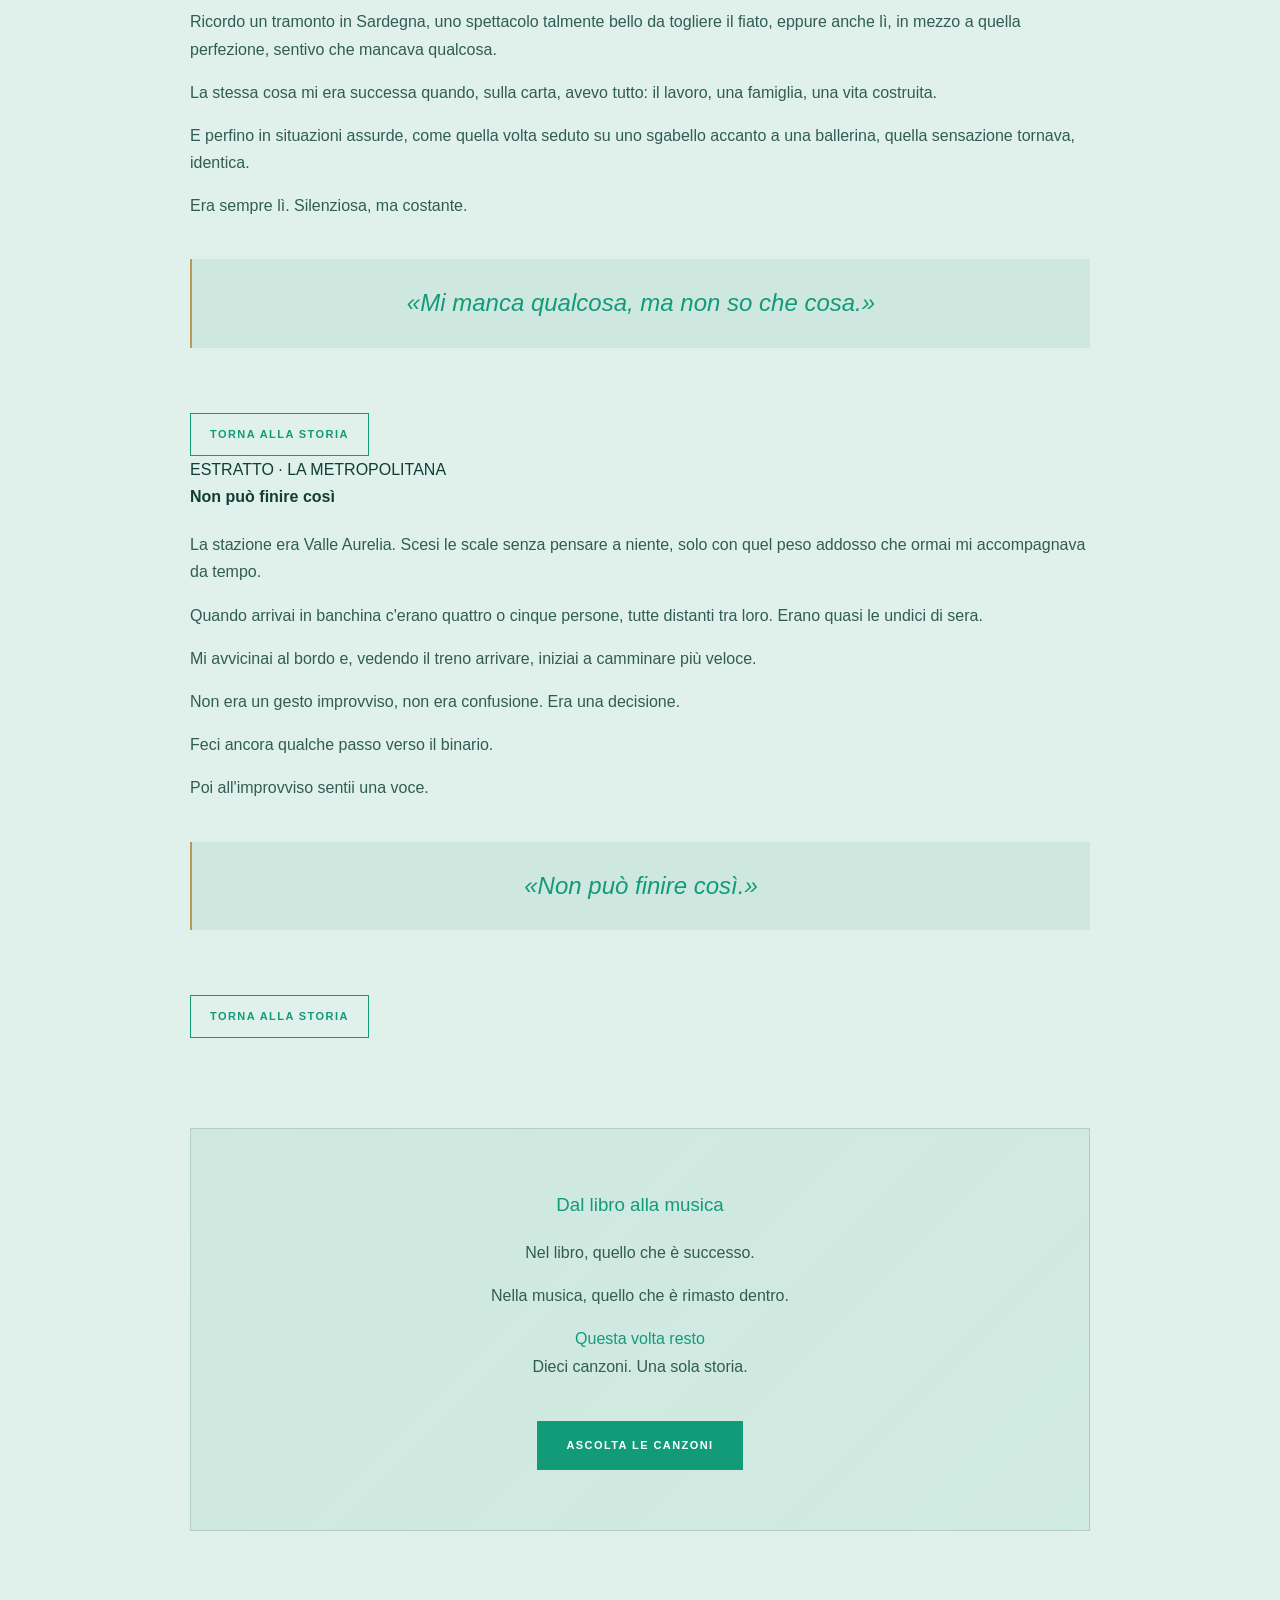
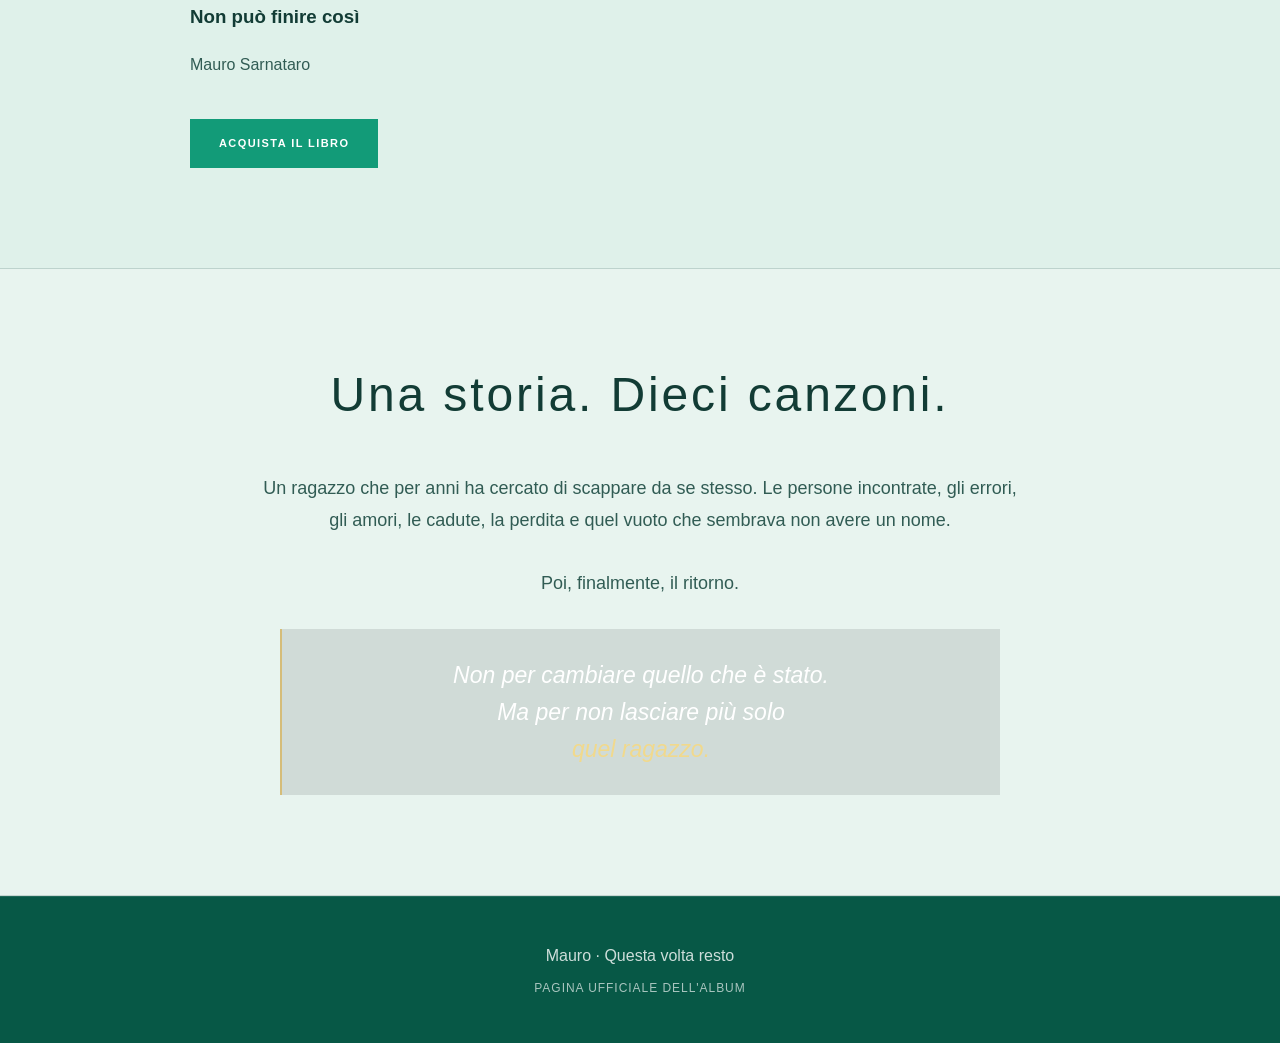
==== commit a0ac3d44: "Add cover image to hero section in index.html" ====
--- a/index.html
+++ b/index.html
@@ -22,11 +22,20 @@
   <section class="hero">
     <div class="wrap">
 
-      <img
+ <img
+  class="cover"
+  src="copertina.png"
+  alt="Questa volta resto — Mauro"
+>
+
+<img
   class="tunnel-image"
   src="ChatGPT%20Image%2028%20ago%202026%2C%2016_36_22.png"
   alt="Il tunnel"
+>     
 >
+
+
 
       <div class="eyebrow">MAURO</div>
 
--- a/style.css
+++ b/style.css
@@ -592,3 +592,65 @@
     transition: none !important;
   }
 }
+/* =====================================================
+   NUOVO STILE — QUESTA VOLTA RESTO
+   ===================================================== */
+
+/* Verde smeraldo più luminoso per l'HERO */
+.hero {
+  background:
+    radial-gradient(
+      circle at center top,
+      rgba(255, 255, 255, 0.22),
+      transparent 48%
+    ),
+    linear-gradient(
+      135deg,
+      #129b78 0%,
+      #19a982 52%,
+      #5cc4a7 100%
+    );
+
+  color: #ffffff;
+}
+
+/* Immagine del tunnel */
+.tunnel-image {
+  display: block;
+  width: min(520px, 82vw);
+  height: auto;
+  margin: 0 auto 48px;
+  border-radius: 6px;
+
+  box-shadow:
+    0 25px 60px rgba(0, 50, 40, 0.28),
+    0 0 0 1px rgba(255, 255, 255, 0.14);
+}
+
+/* Testi dell'HERO */
+.hero .eyebrow {
+  color: #ffffff;
+}
+
+.hero h1 {
+  color: #ffffff;
+}
+
+.hero .subtitle {
+  color: #ffffff;
+}
+
+.hero .intro {
+  color: rgba(255, 255, 255, 0.94);
+}
+
+.hero .quote {
+  color: #ffffff;
+}
+
+/* Manteniamo il verde come colore principale */
+:root {
+  --green-main: #129b78;
+  --green-dark: #08705a;
+  --accent: #129b78;
+}
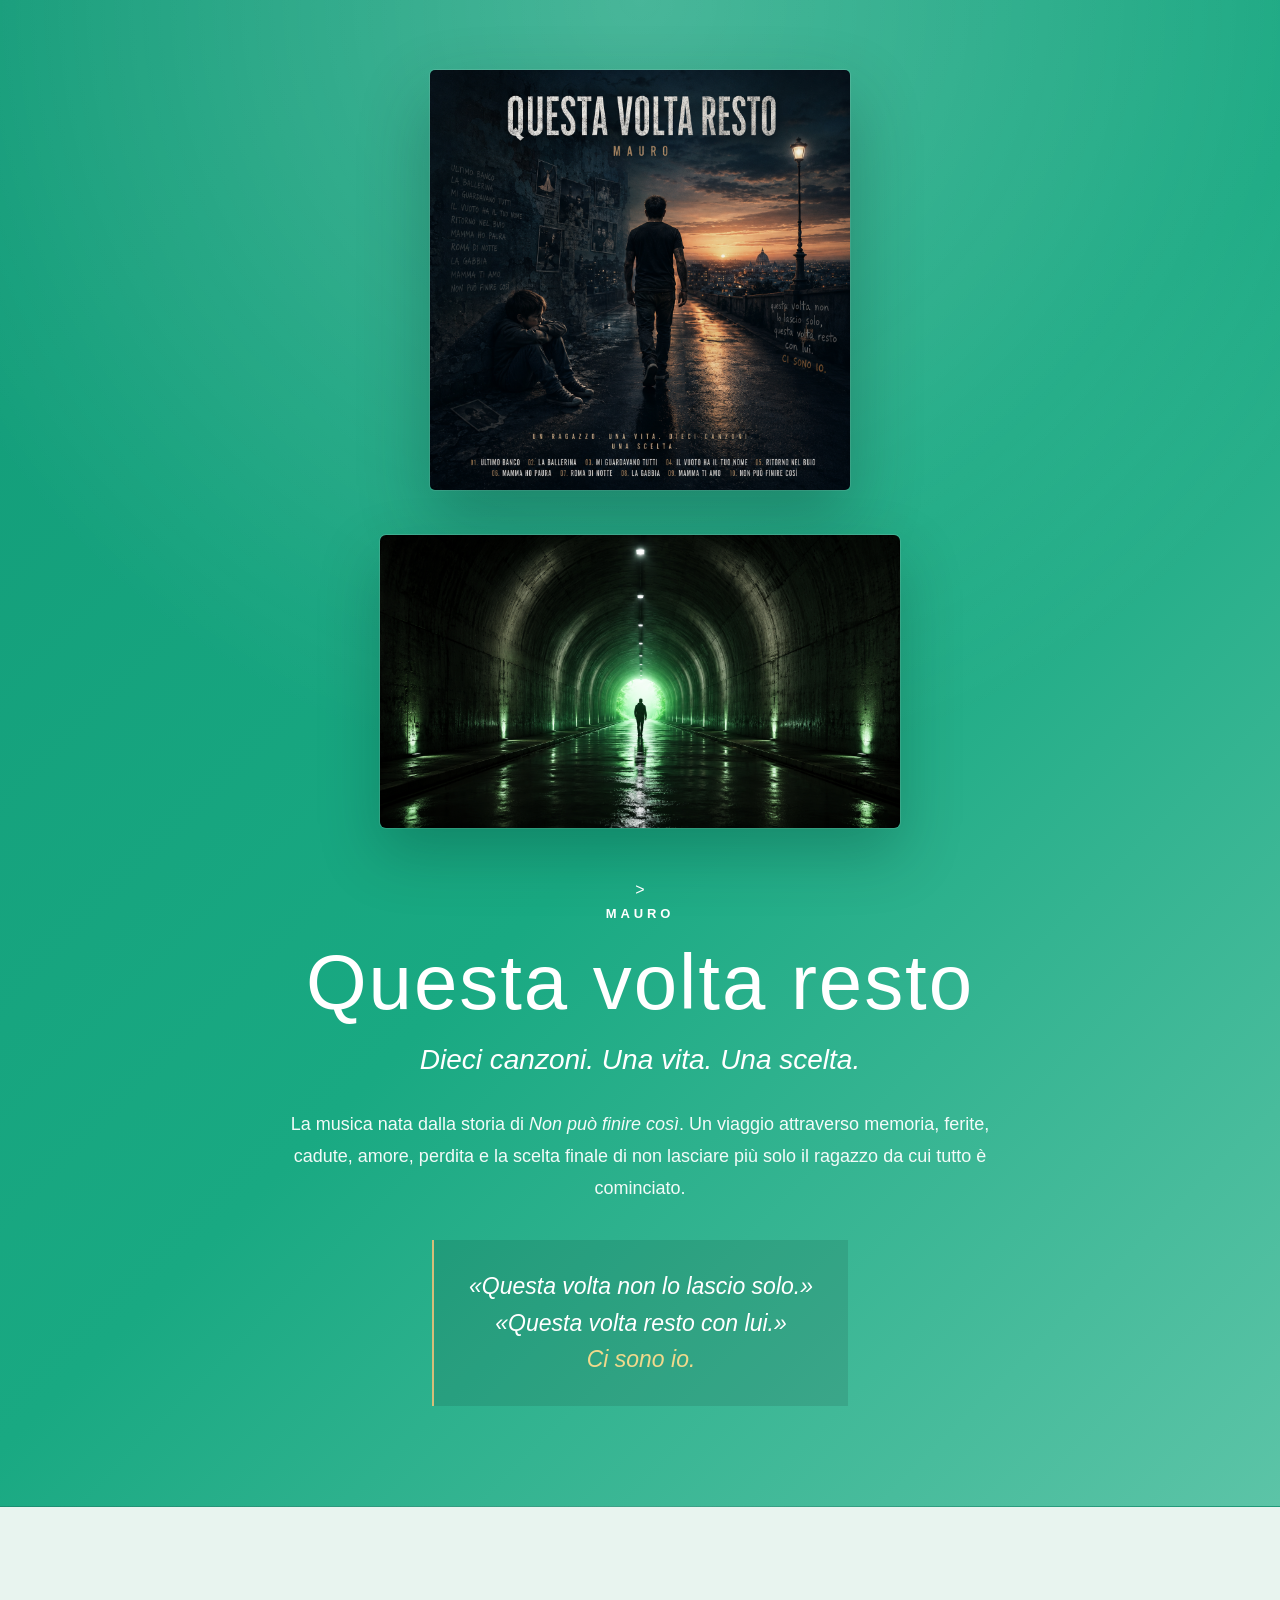
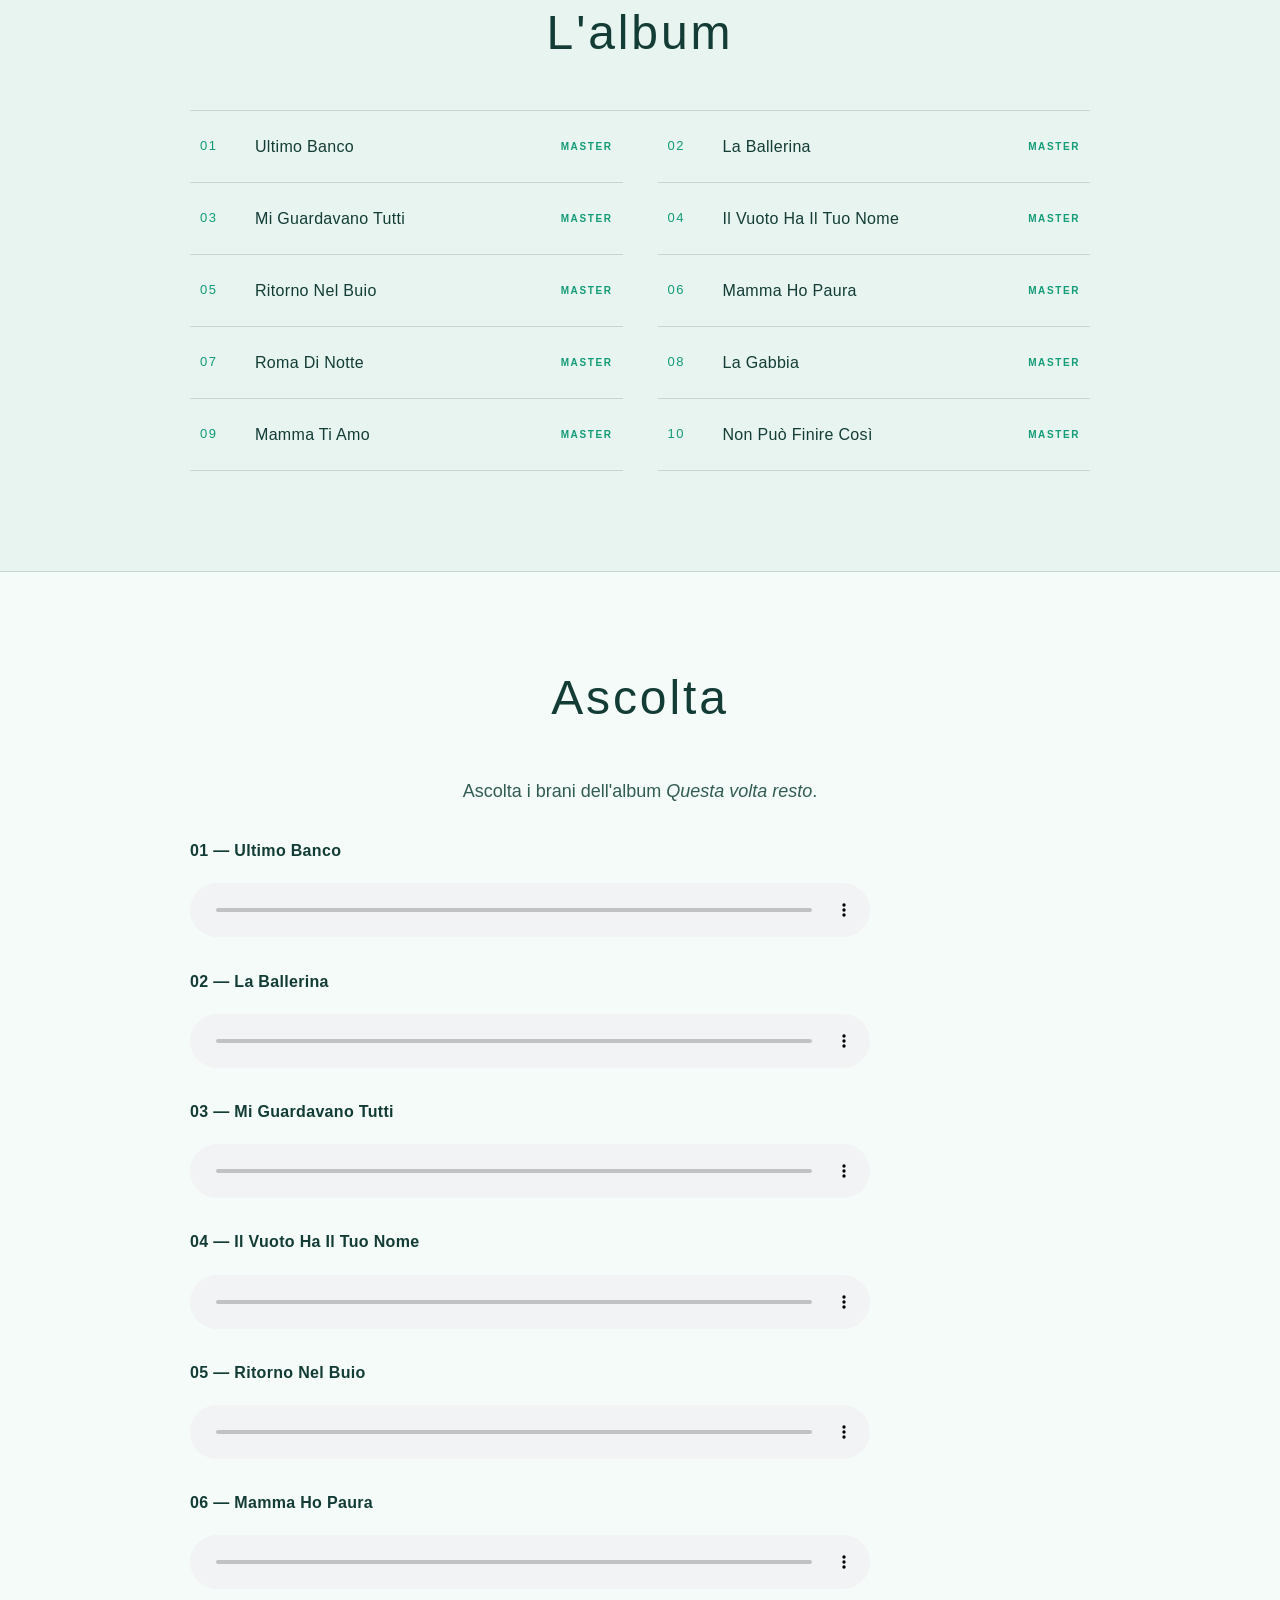
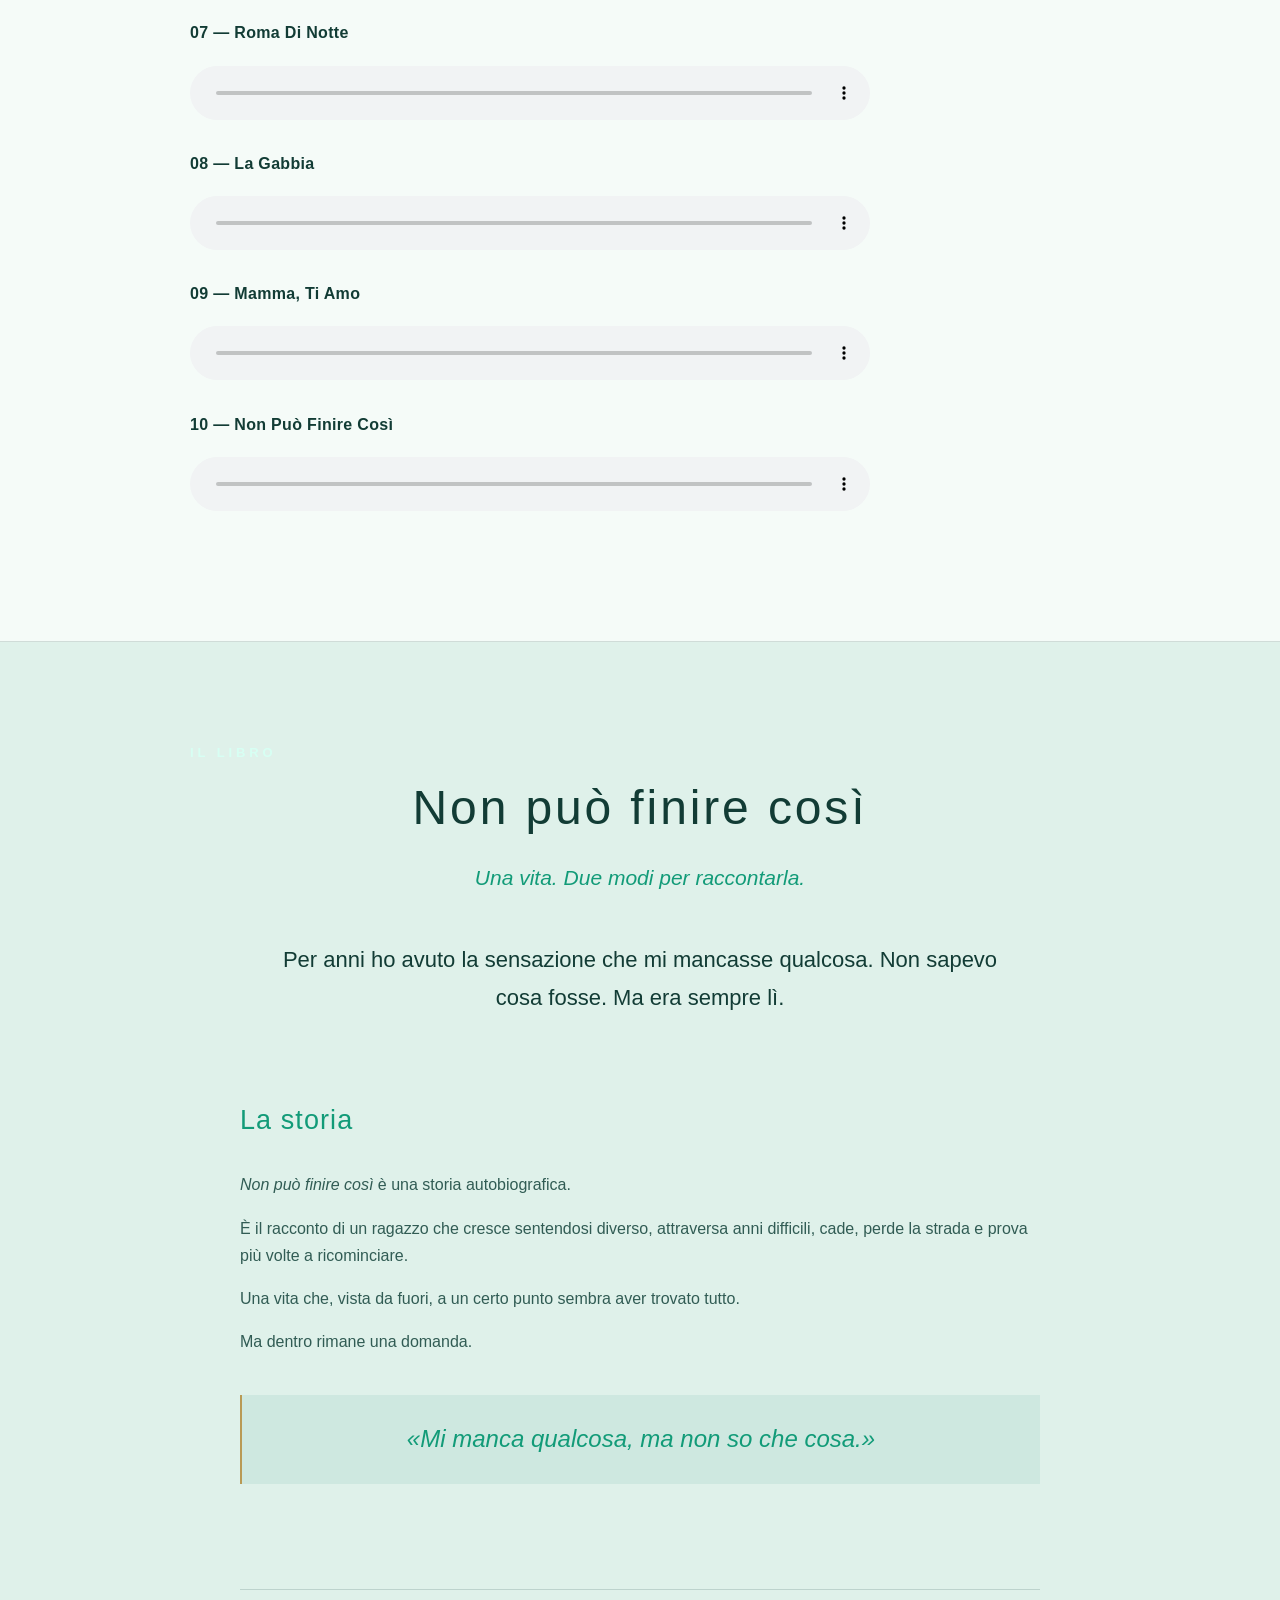
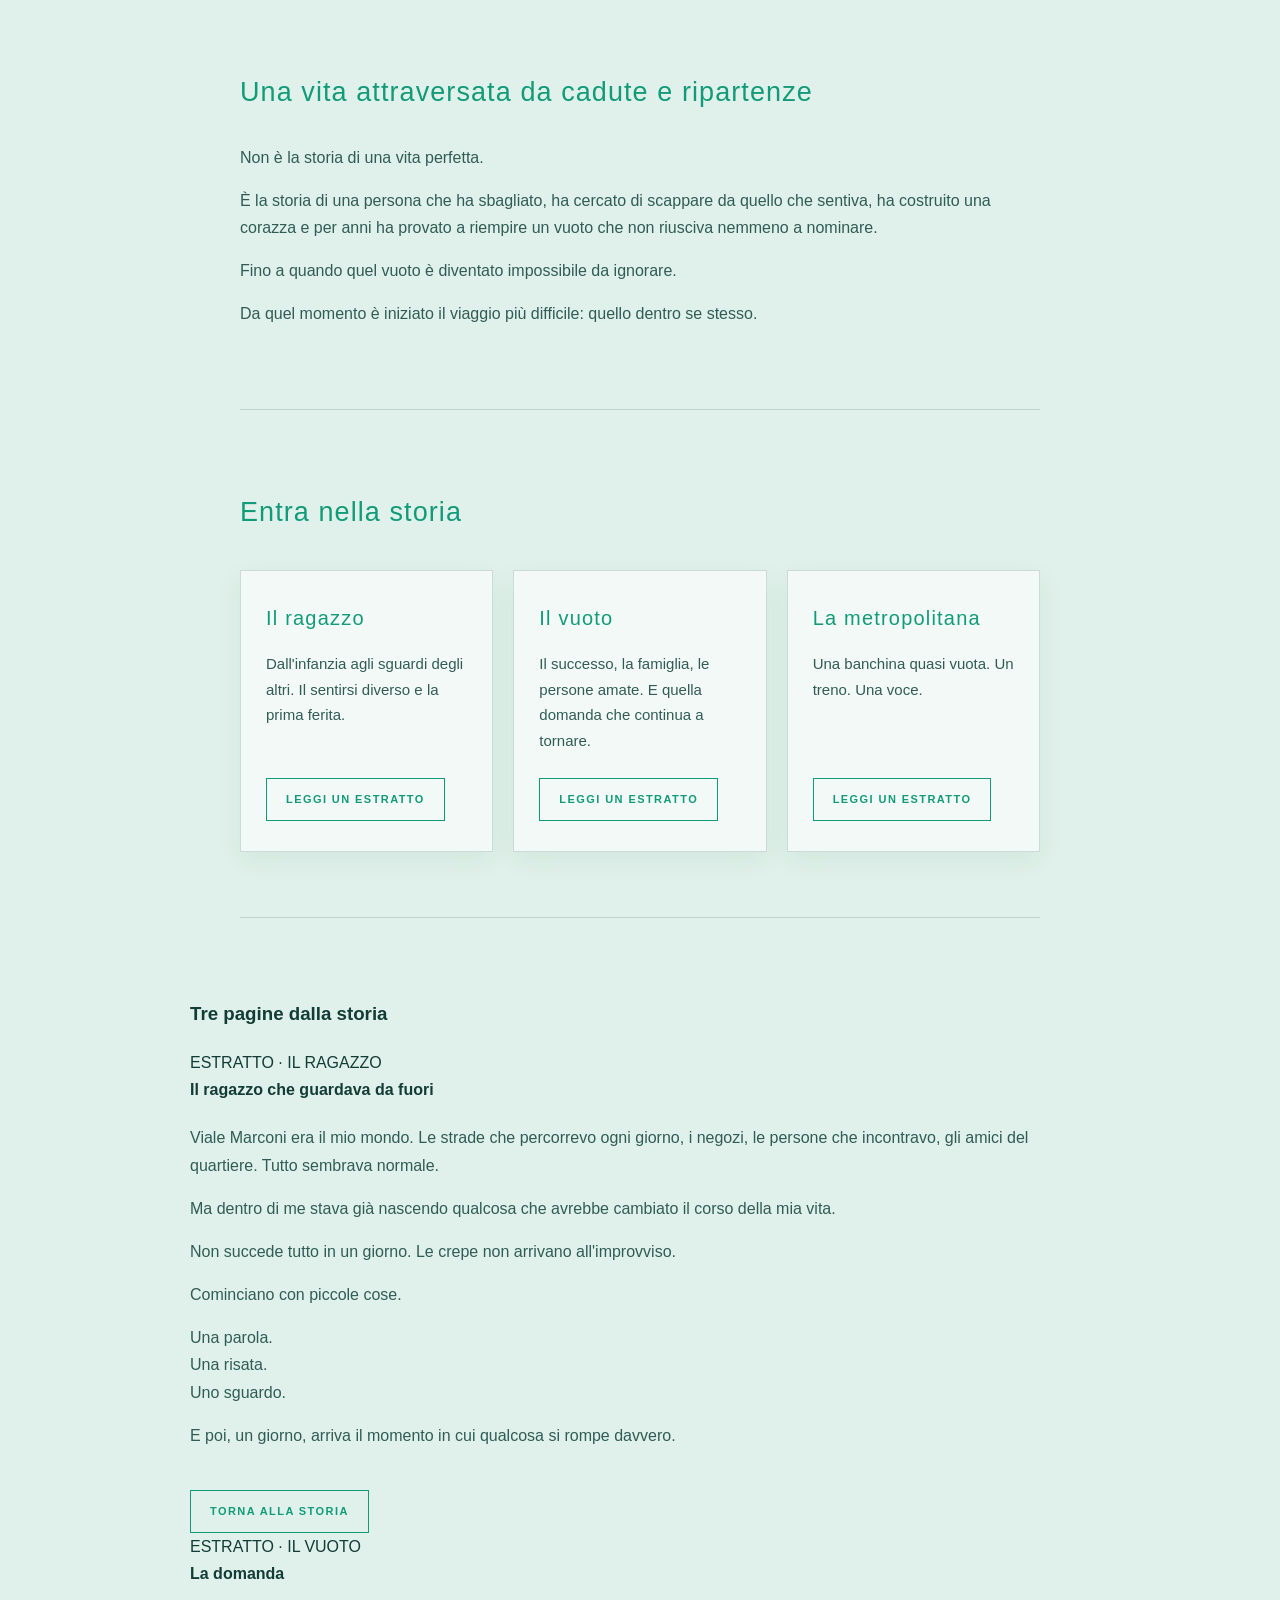
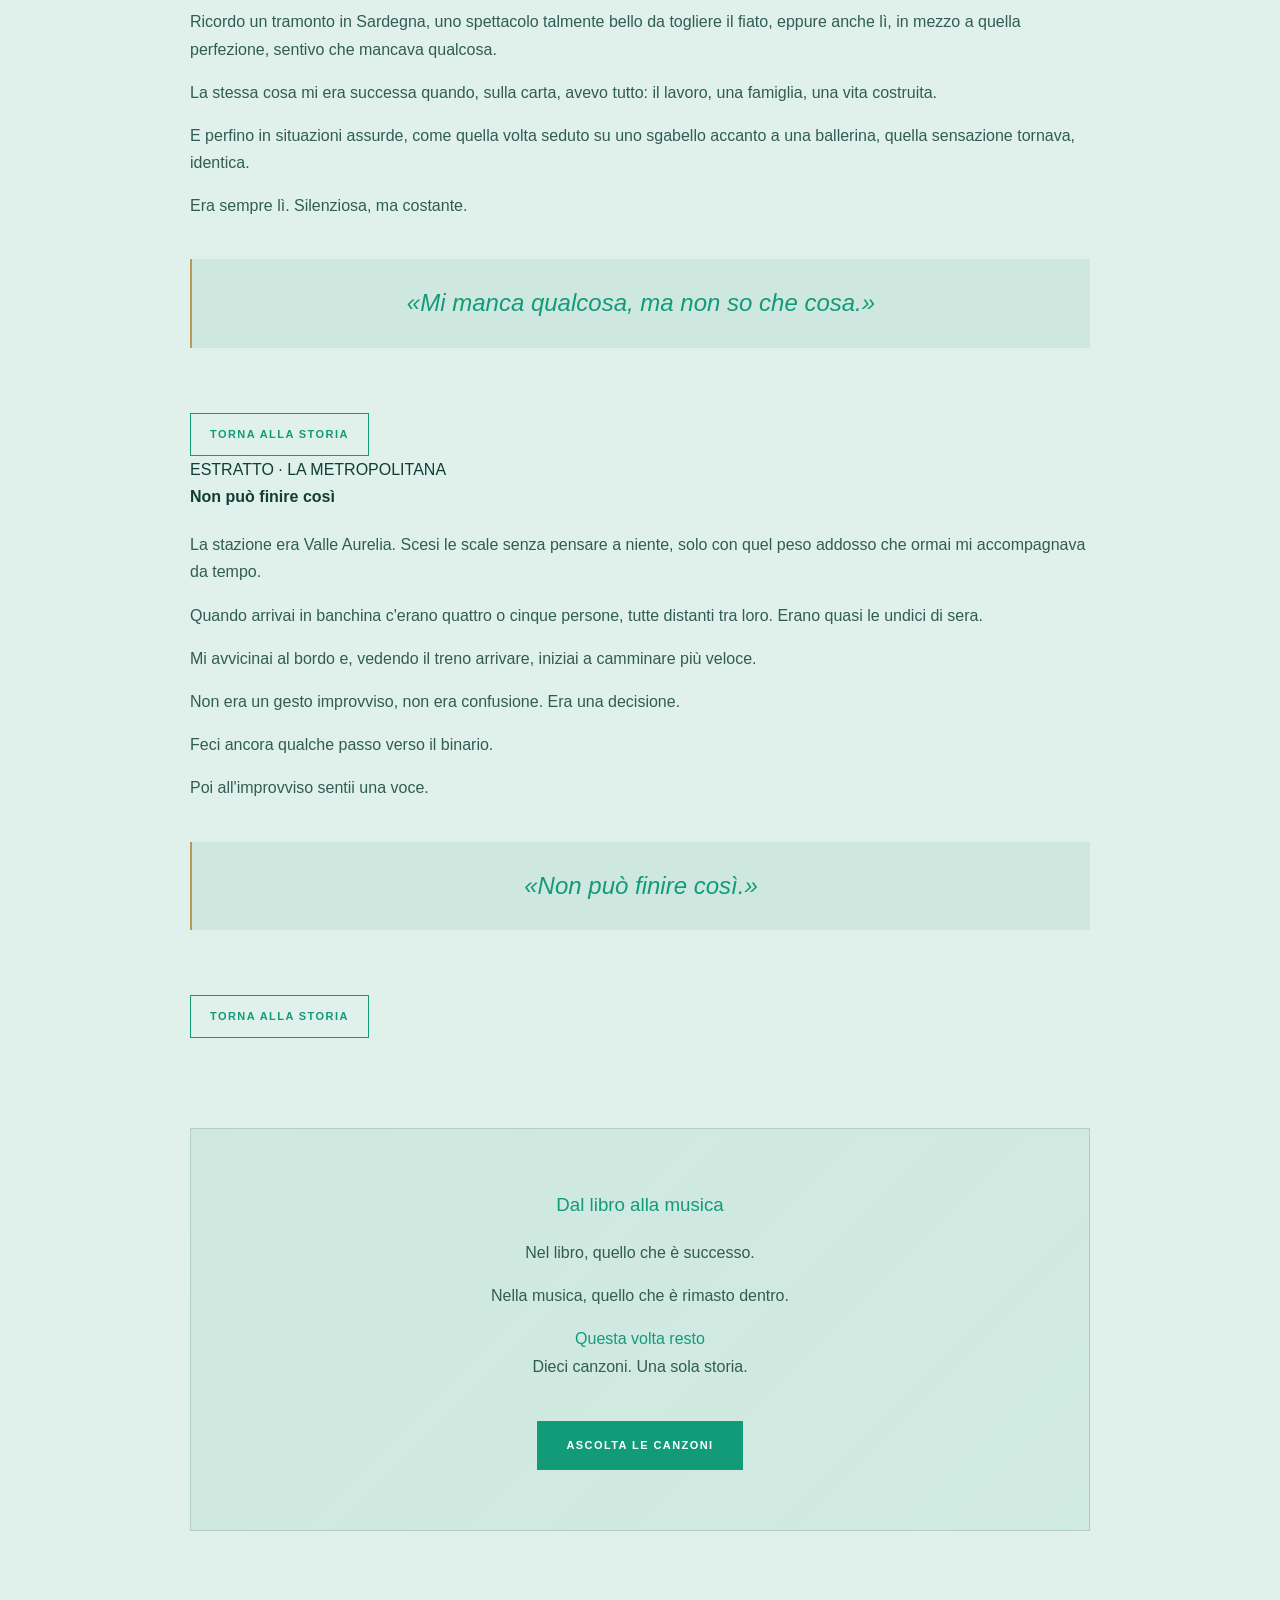
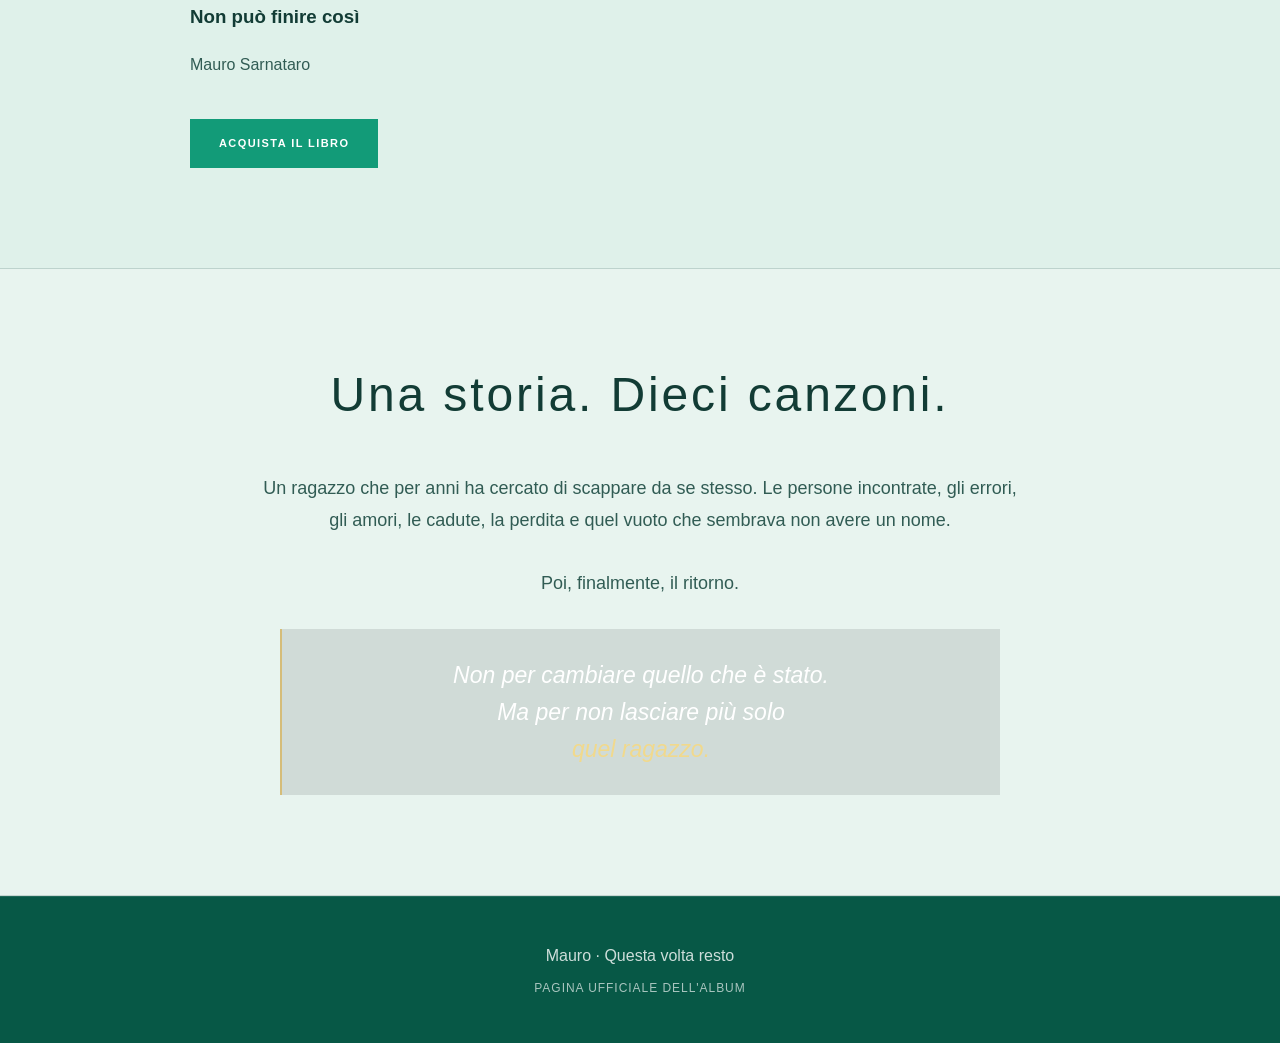
==== commit a5c28f43: "Revise paragraph for clarity and detail" ====
--- a/index.html
+++ b/index.html
@@ -263,9 +263,7 @@
         </p>
 
         <p>
-          È il racconto di un ragazzo che cresce sentendosi diverso,
-          attraverso il bullismo, le compagnie, la droga, il carcere minorile,
-          la violenza, l'amore, il matrimonio, il successo e la perdita.
+           È il racconto di un ragazzo che cresce sentendosi diverso, attraversa anni difficili, cade, perde la strada e prova più volte a ricominciare.
         </p>
 
         <p>
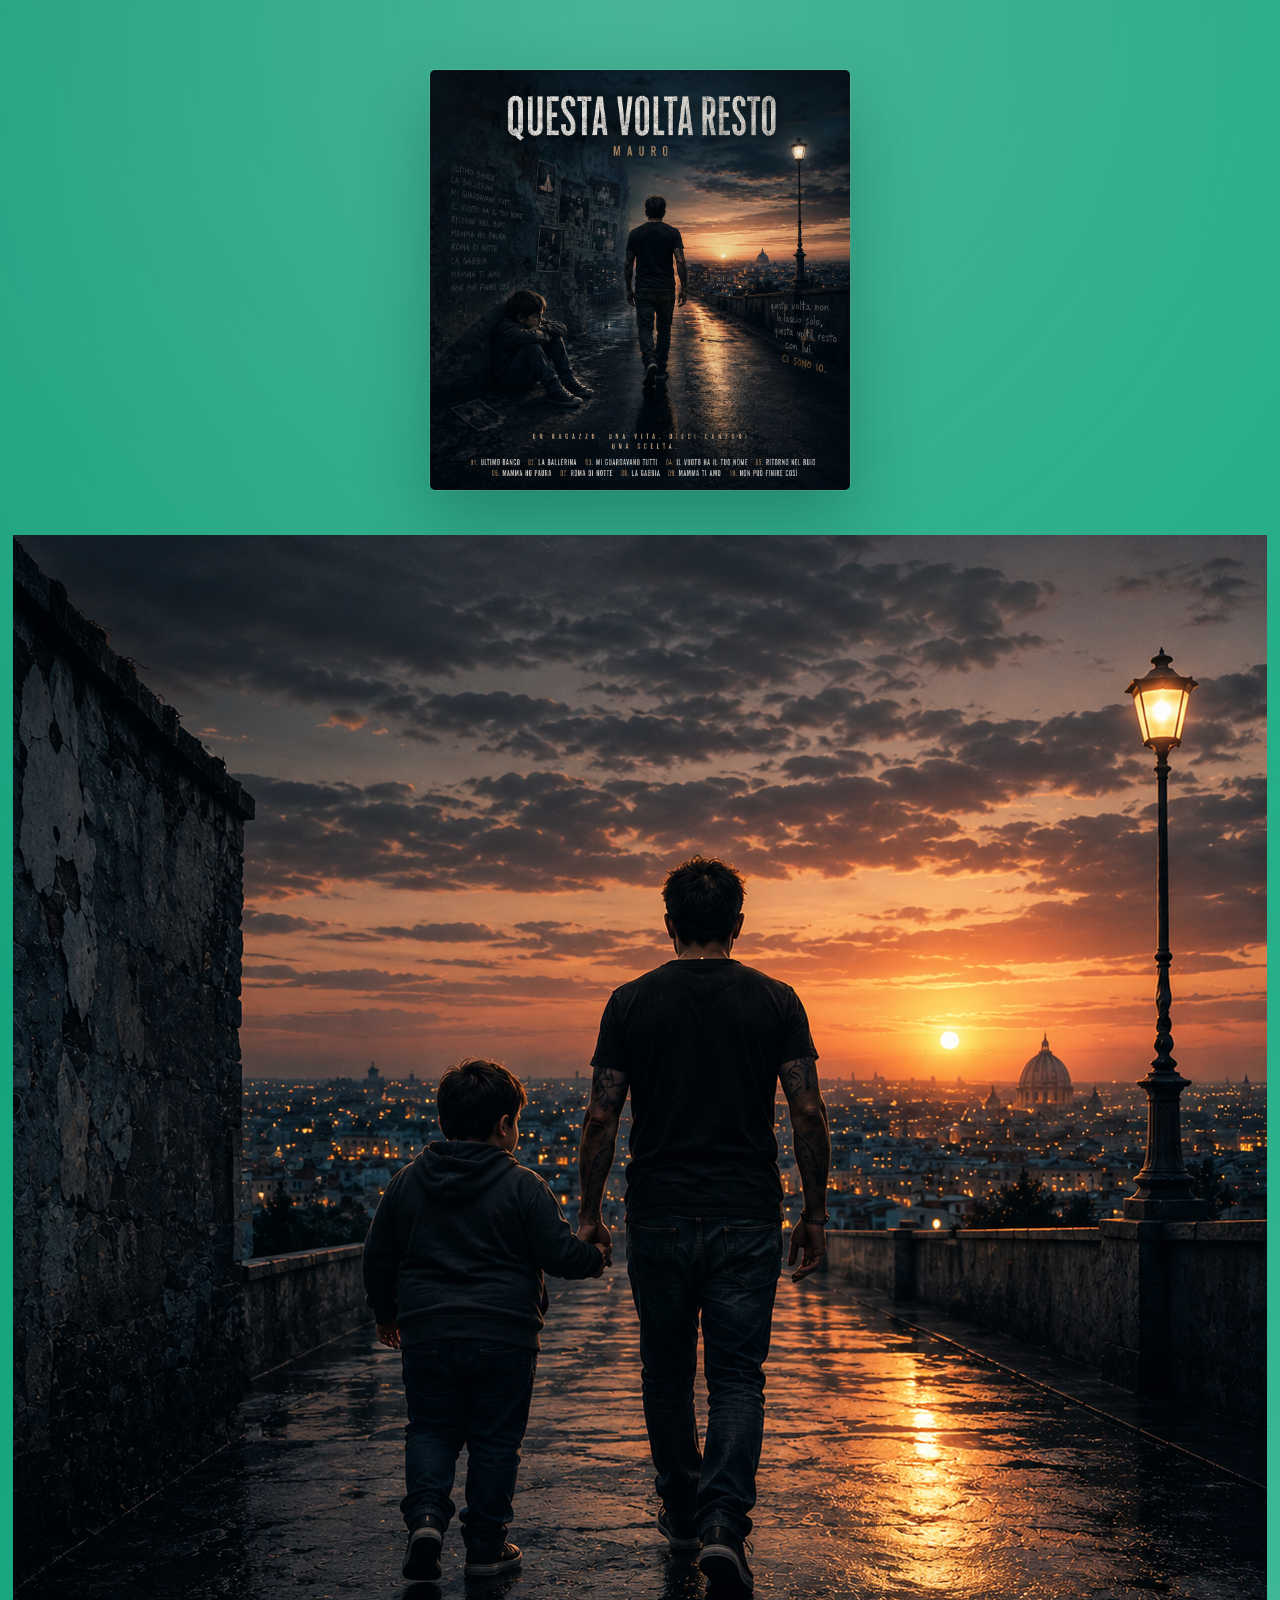
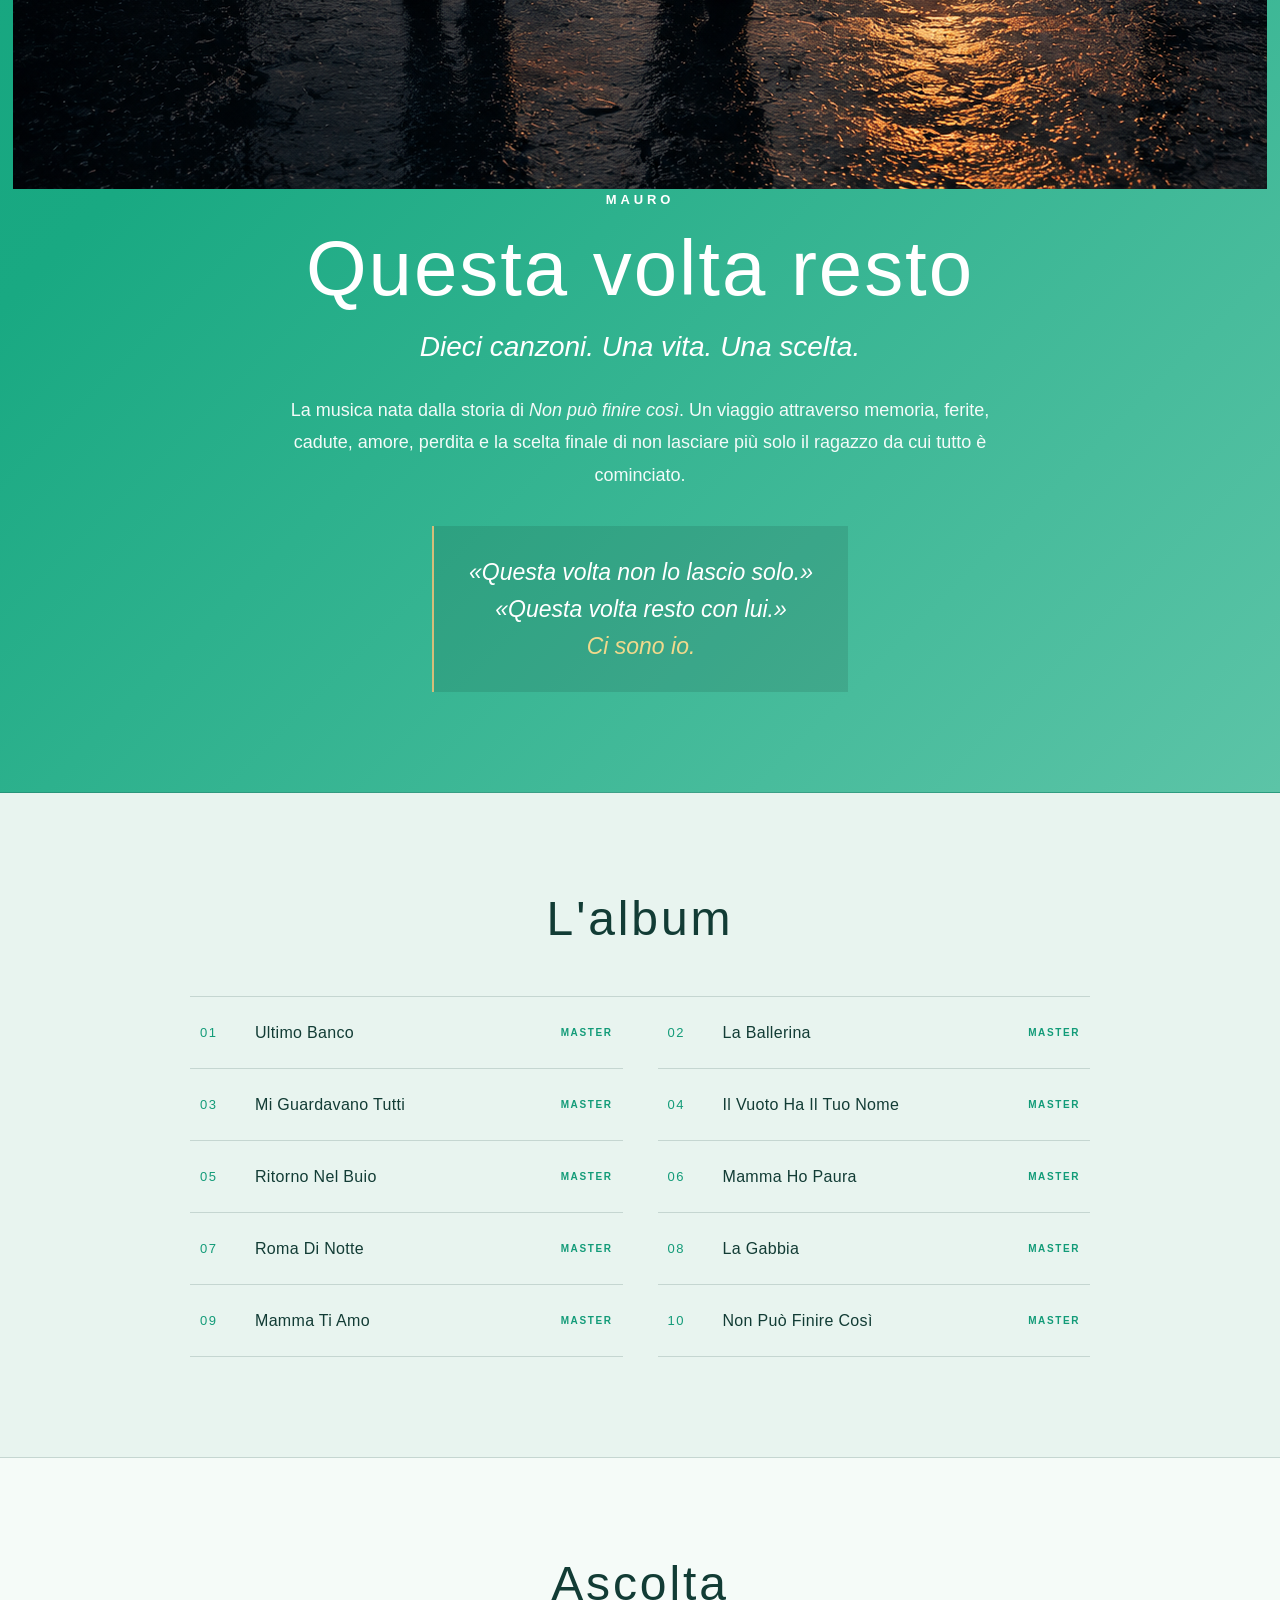
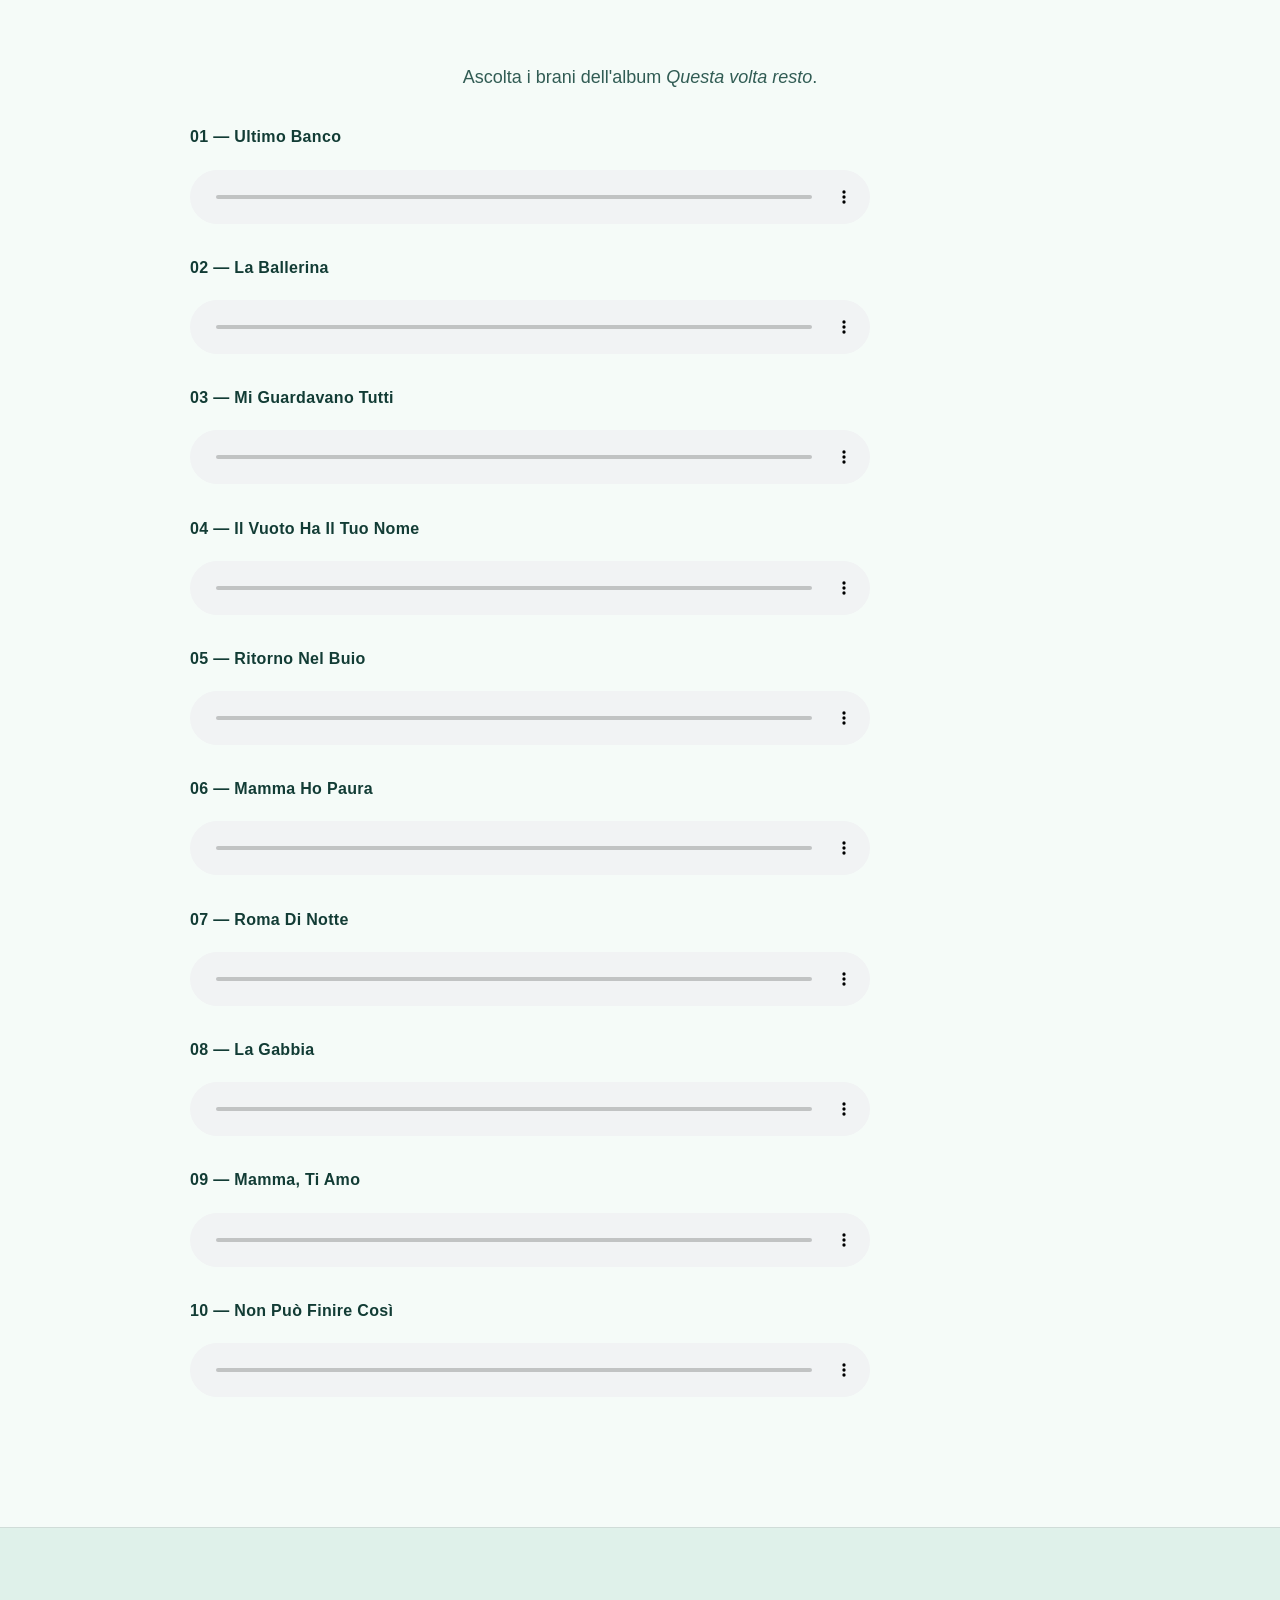
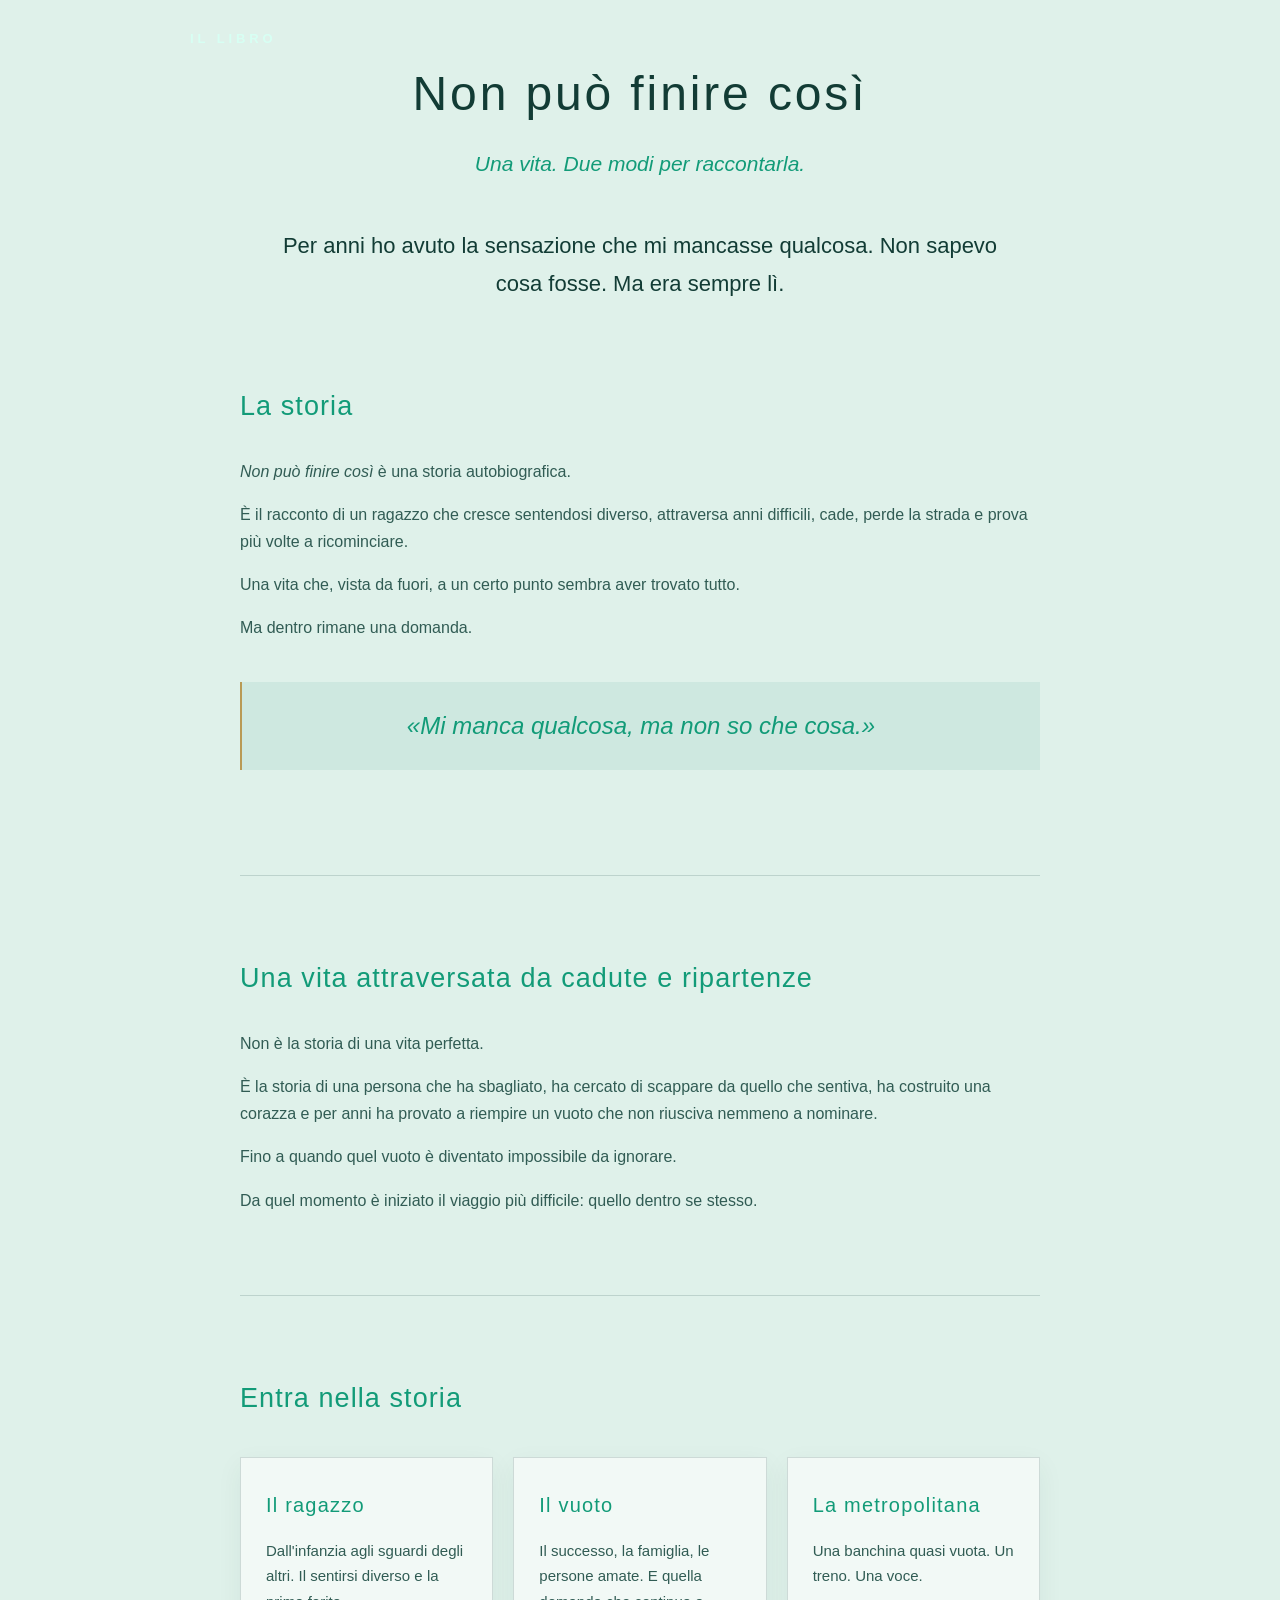
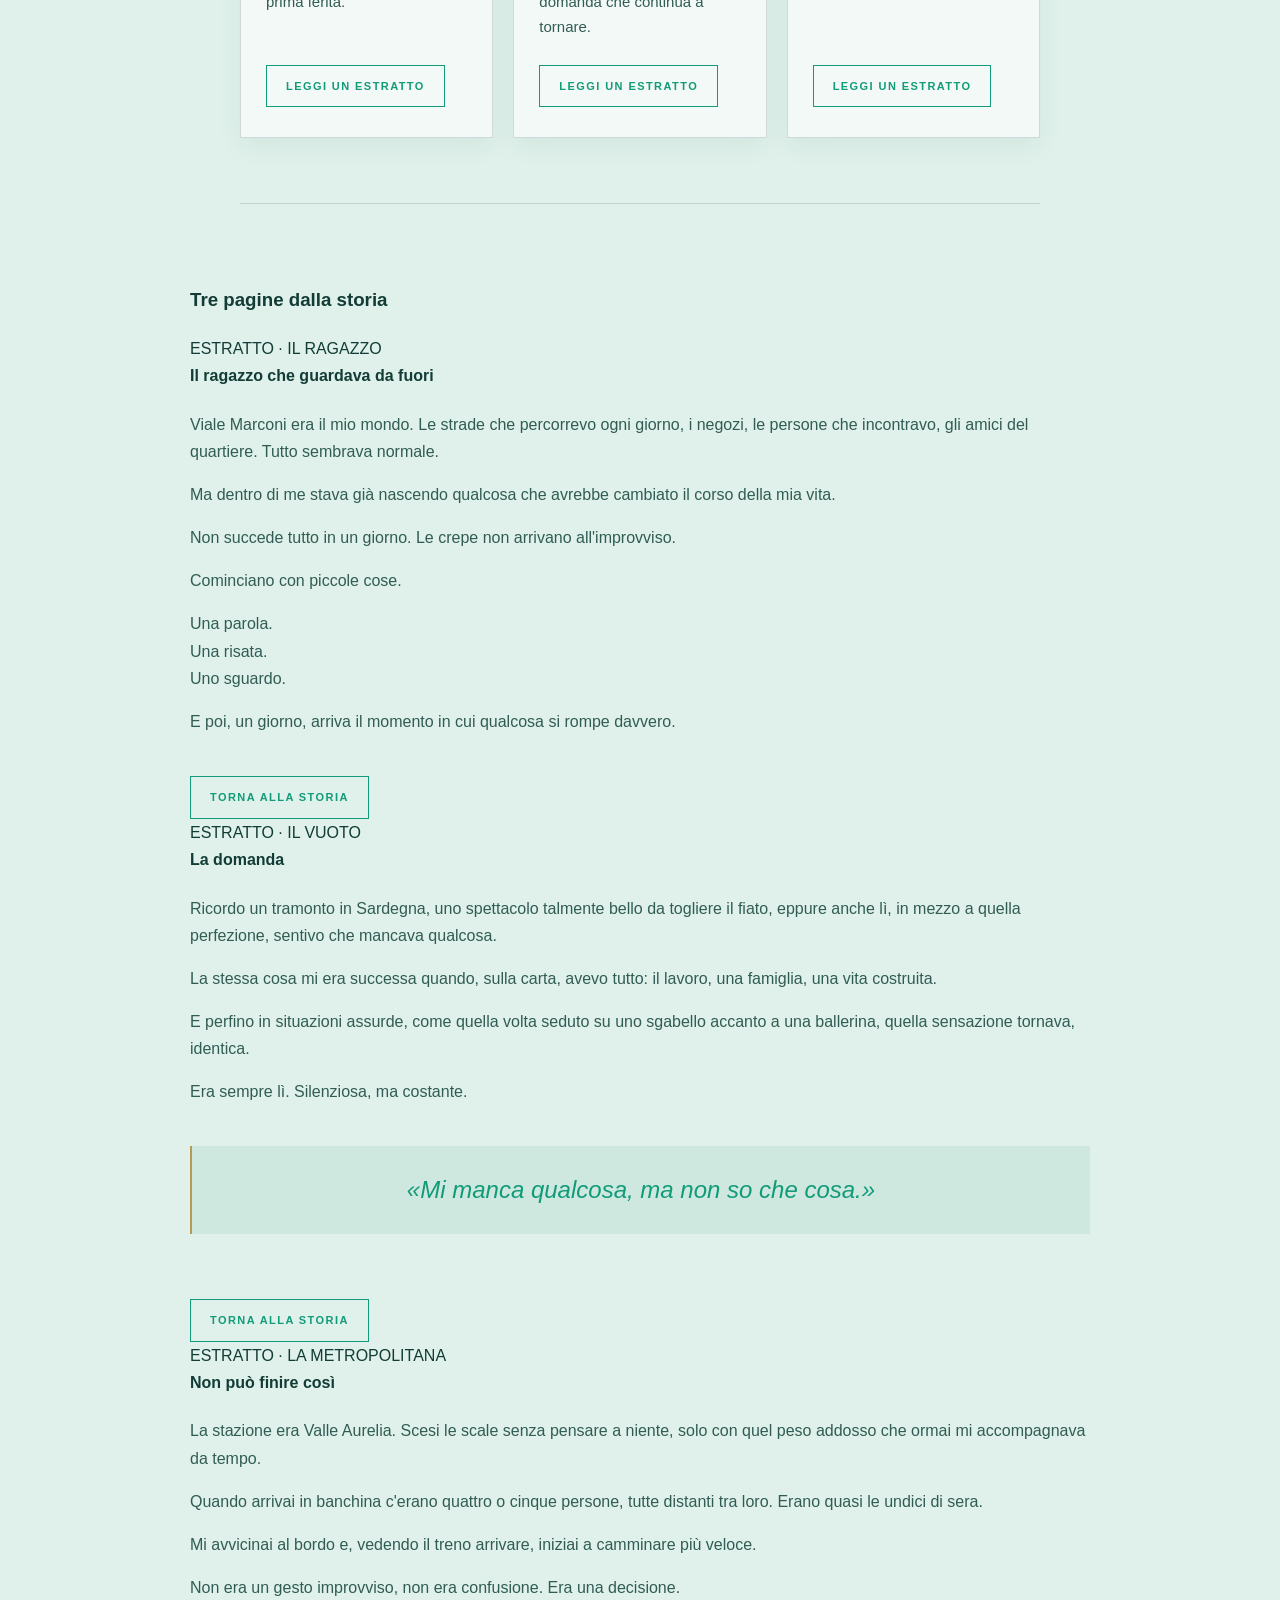
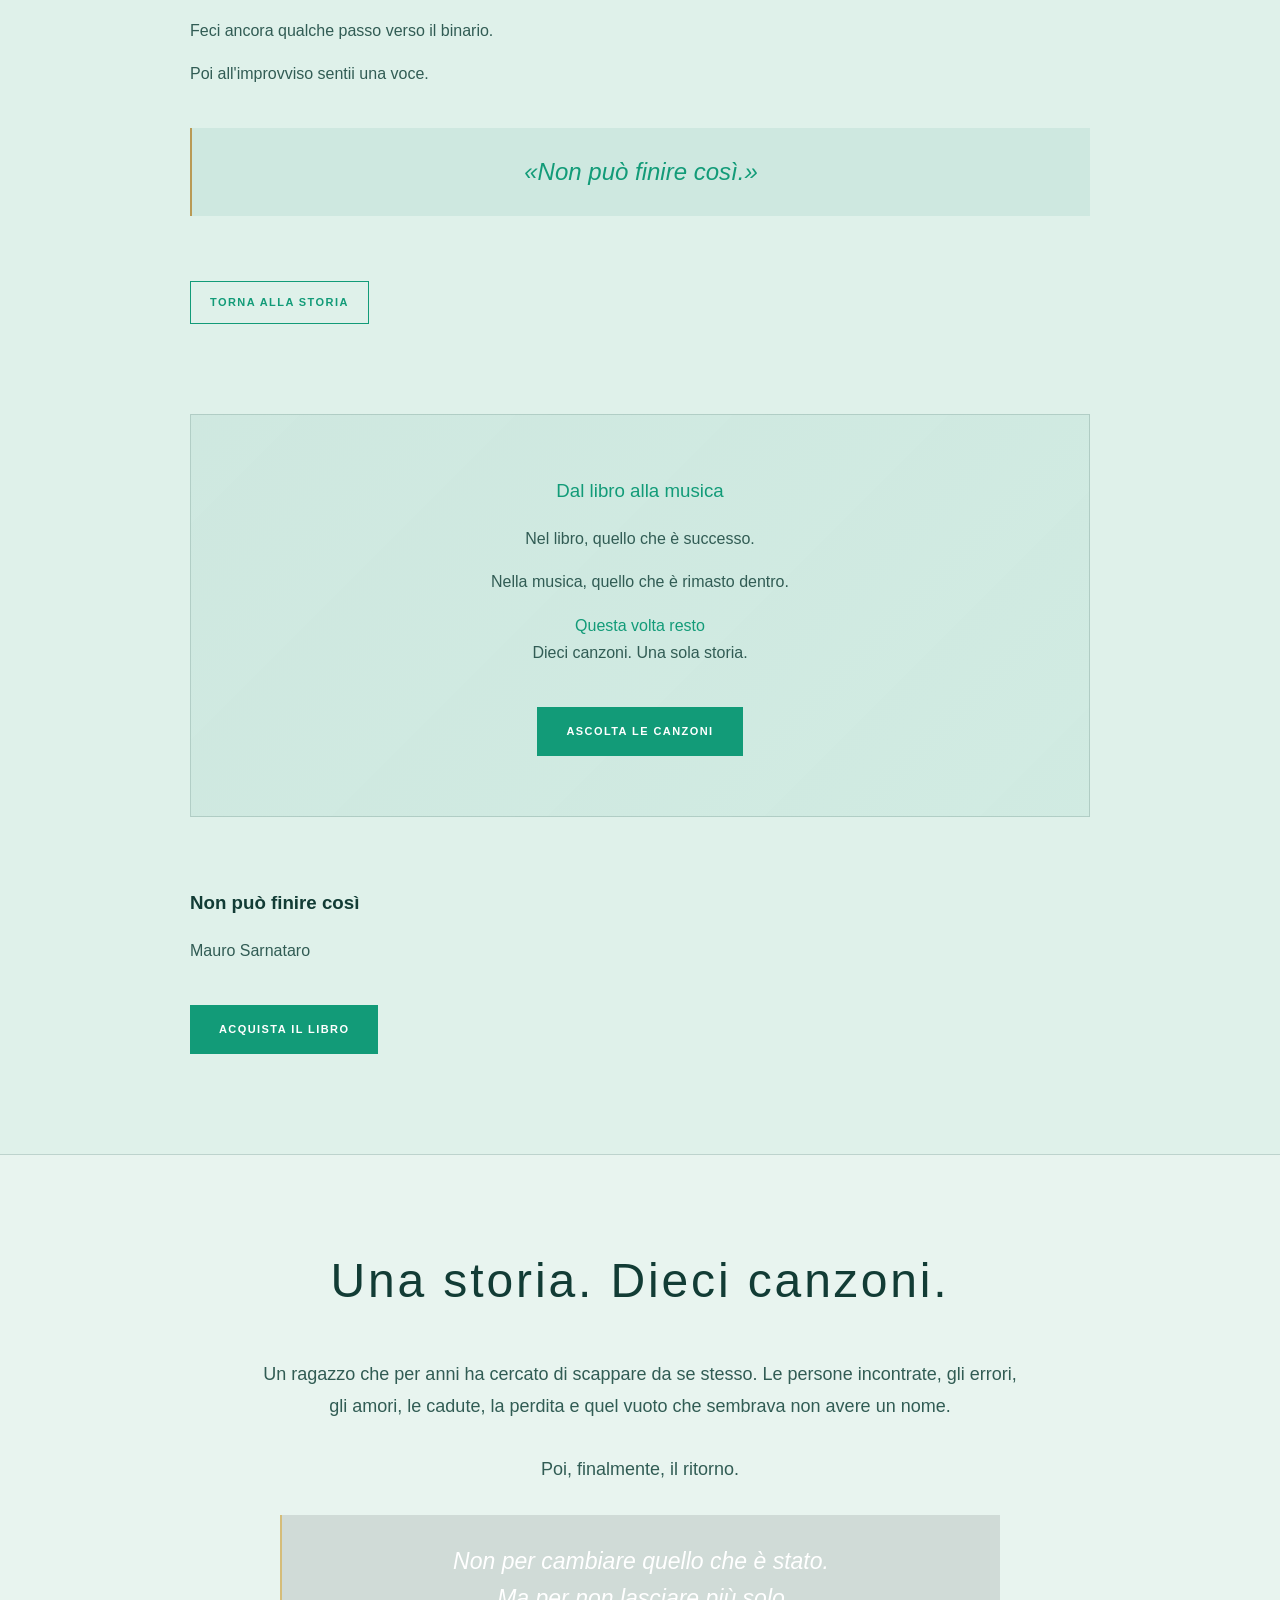
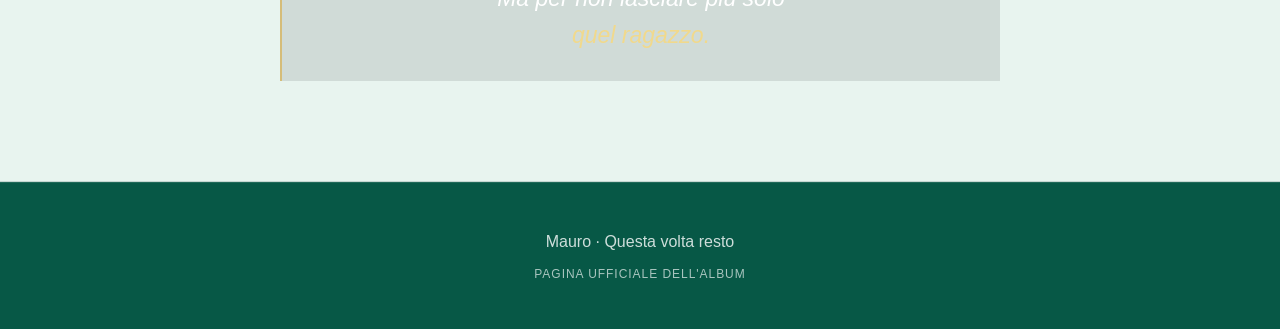
==== commit 74dcc560: "Update image class and source in index.html" ====
--- a/index.html
+++ b/index.html
@@ -1,6 +1,8 @@
 <!doctype html>
 <html lang="it">
-<head>
+<script data-goatcounter="https://maurosarnataro.goatcounter.com/count"
+        async src="//gc.zgo.at/count.js"></script>
+  <head>
   <meta charset="utf-8">
   <meta name="viewport" content="width=device-width, initial-scale=1">
 
@@ -29,10 +31,9 @@
 >
 
 <img
-  class="tunnel-image"
-  src="ChatGPT%20Image%2028%20ago%202026%2C%2016_36_22.png"
-  alt="Il tunnel"
->     
+  class="story-image"
+  src="CHATGP~3.PNG"
+  alt="Un uomo e un bambino camminano insieme verso la luce"
 >
 
 
@@ -641,6 +642,64 @@
   </div>
 
 </footer>
+<script>
+document.addEventListener("DOMContentLoaded", function () {
+
+  const params = new URLSearchParams(window.location.search);
+  const brano = params.get("brano");
+  const album = params.get("album");
+
+  const tracks = {
+    "ultimo-banco": 0,
+    "la-ballerina": 1,
+    "mi-guardavano-tutti": 2,
+    "il-vuoto-ha-il-tuo-nome": 3,
+    "ritorno-nel-buio": 4,
+    "mamma-ho-paura": 5,
+    "roma-di-notte": 6,
+    "la-gabbia": 7,
+    "mamma-ti-amo": 8,
+    "non-puo-finire-cosi": 9
+  };
+
+  const ascolta = document.getElementById("ascolta");
+  const audioTracks = document.querySelectorAll("#ascolta .audio-track");
+
+  if (album === "questa-volta-resto") {
+    if (ascolta) {
+      setTimeout(function () {
+        ascolta.scrollIntoView({
+          behavior: "smooth",
+          block: "start"
+        });
+      }, 300);
+    }
+    return;
+  }
+
+  if (brano && tracks.hasOwnProperty(brano)) {
+
+    const track = audioTracks[tracks[brano]];
+
+    if (track) {
+
+      track.style.outline = "2px solid #c9a227";
+      track.style.borderRadius = "8px";
+      track.style.padding = "10px";
+      track.style.transition = "all 0.3s ease";
+
+      setTimeout(function () {
+        track.scrollIntoView({
+          behavior: "smooth",
+          block: "center"
+        });
+      }, 300);
+
+    }
+  }
+
+});
+</script>
 
 </body>
 </html>
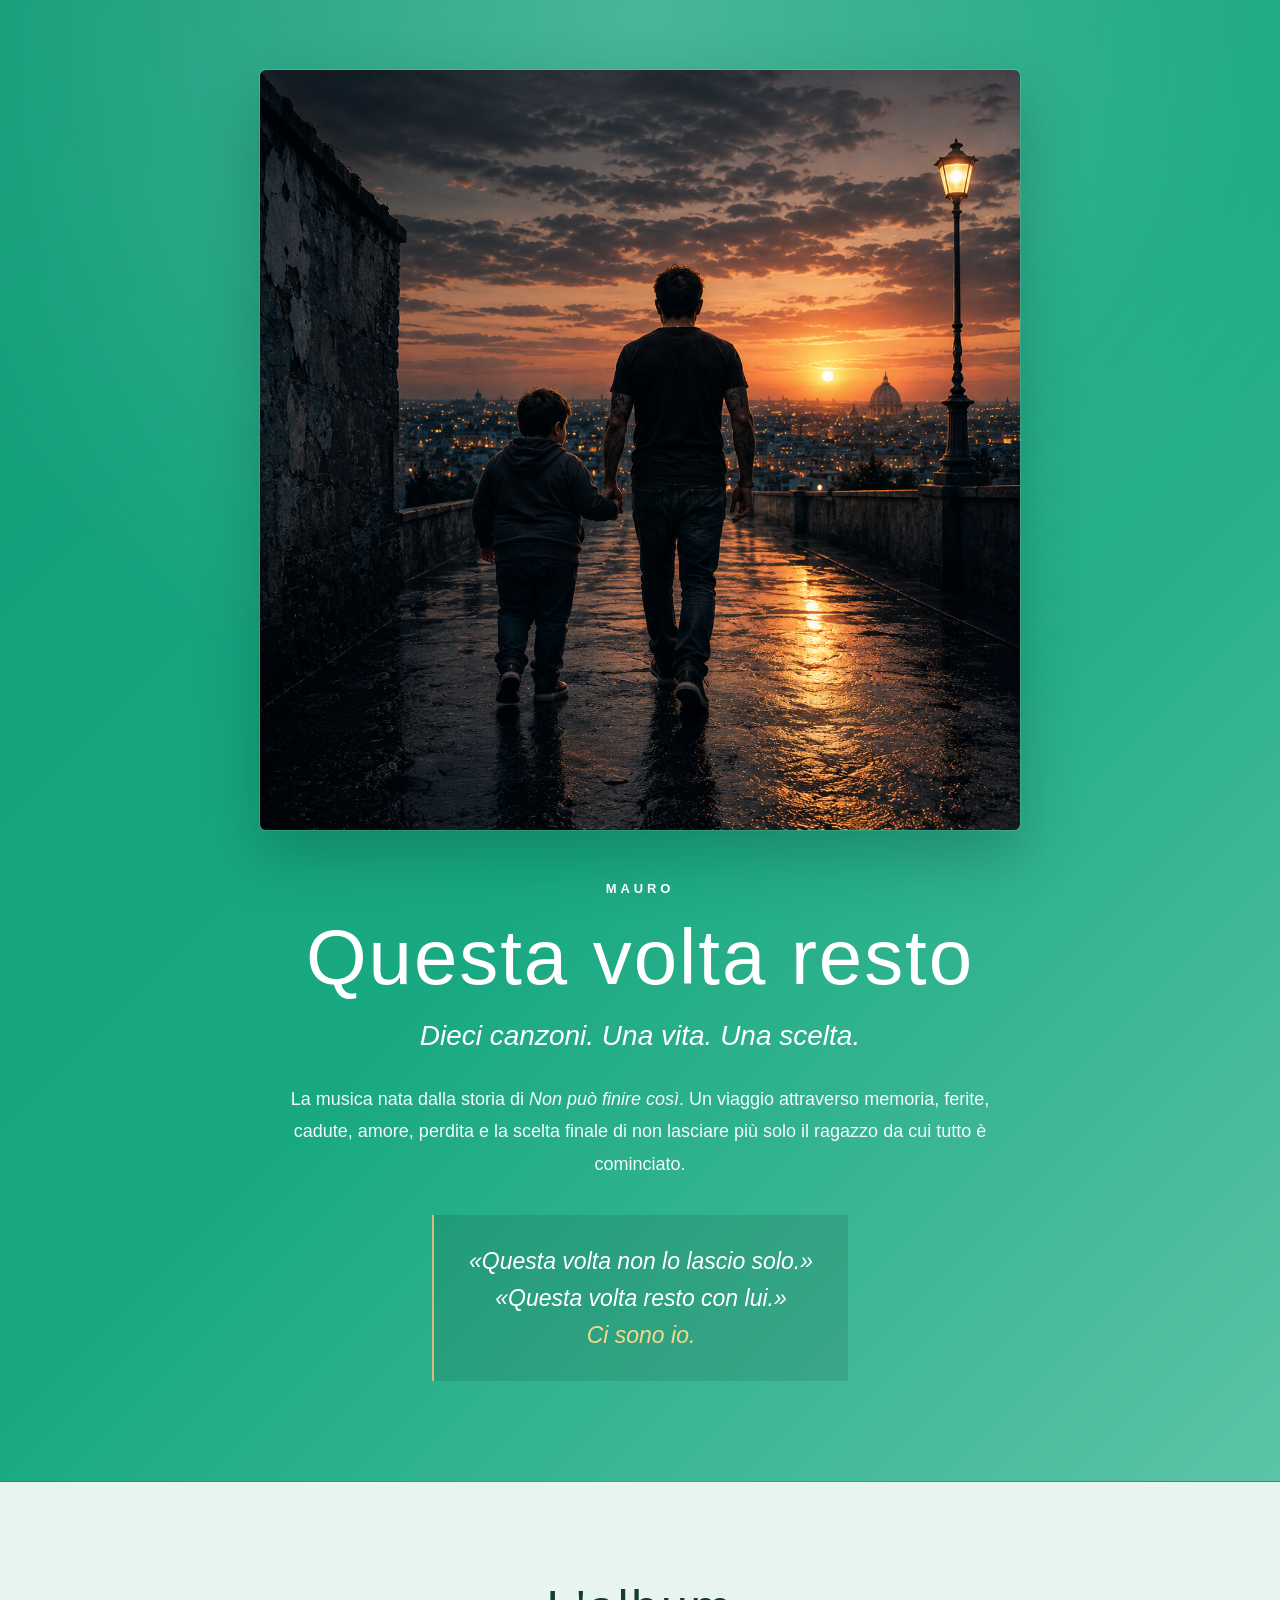
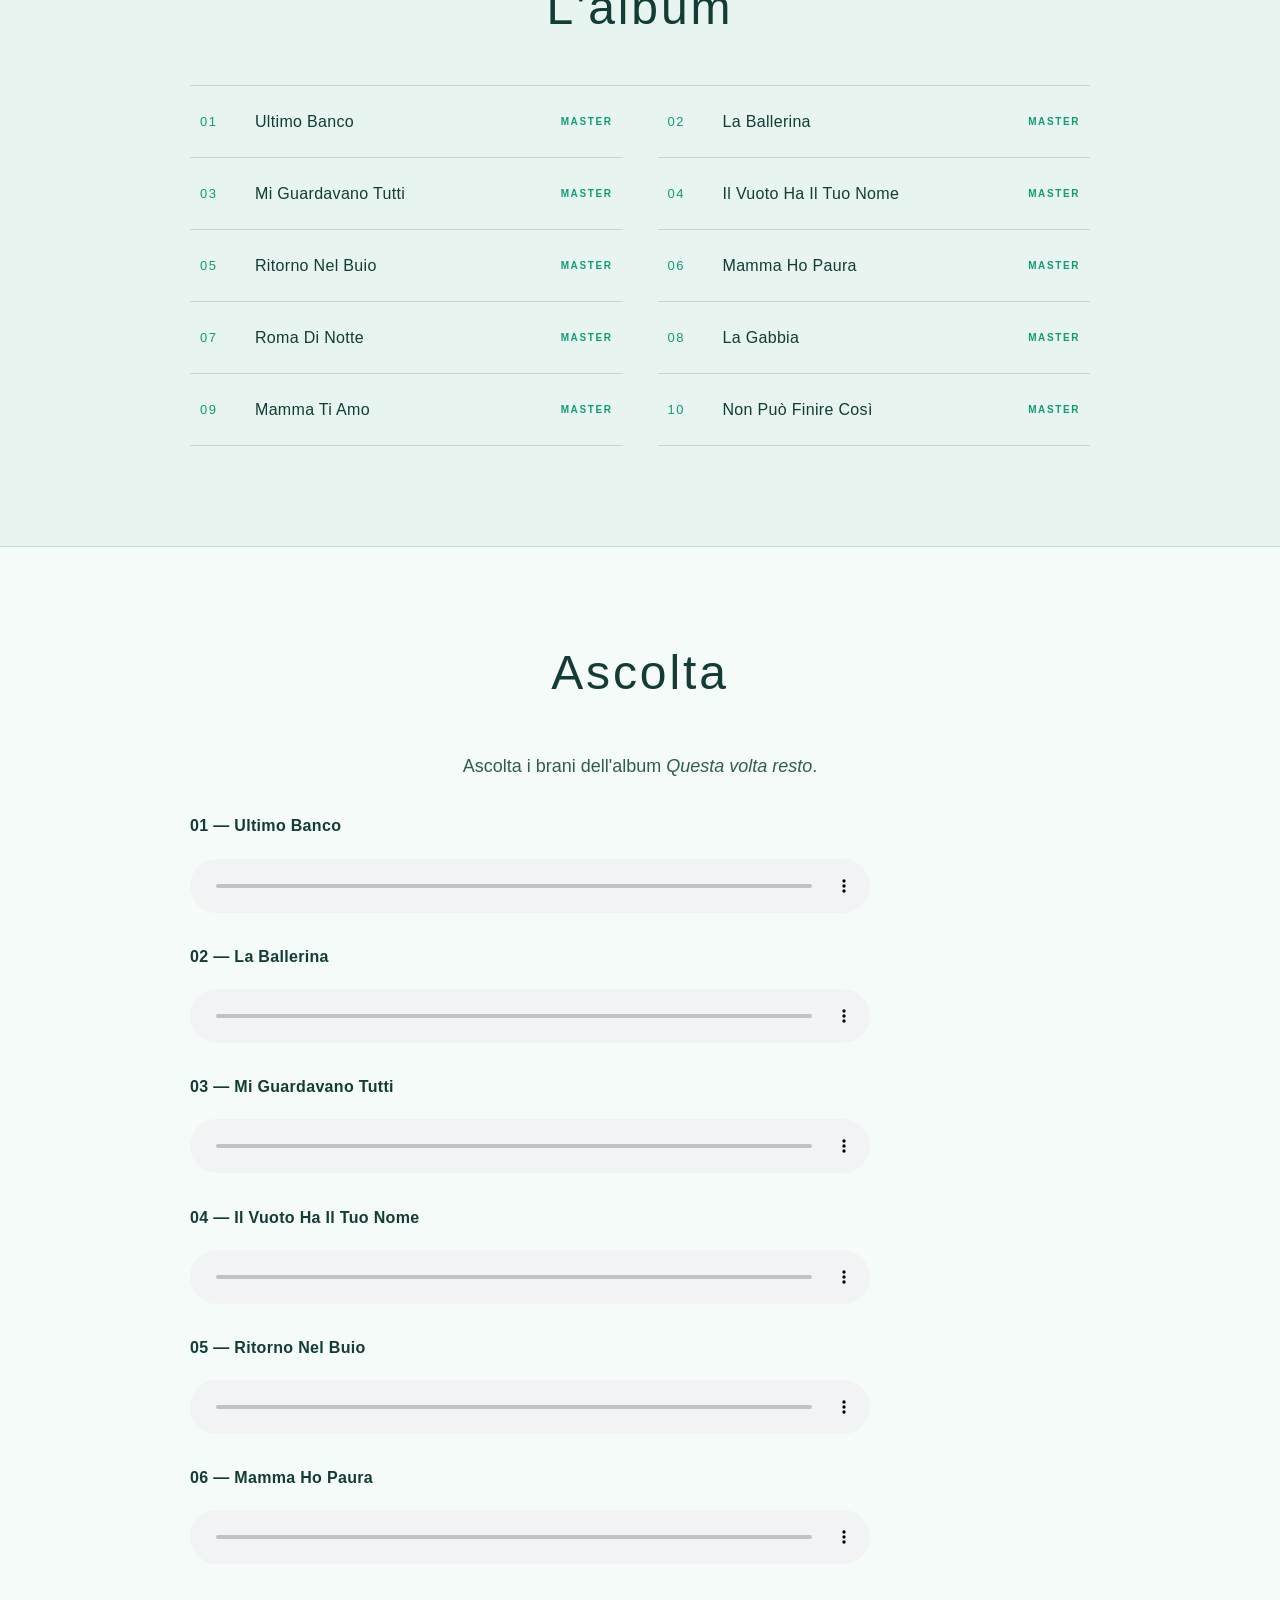
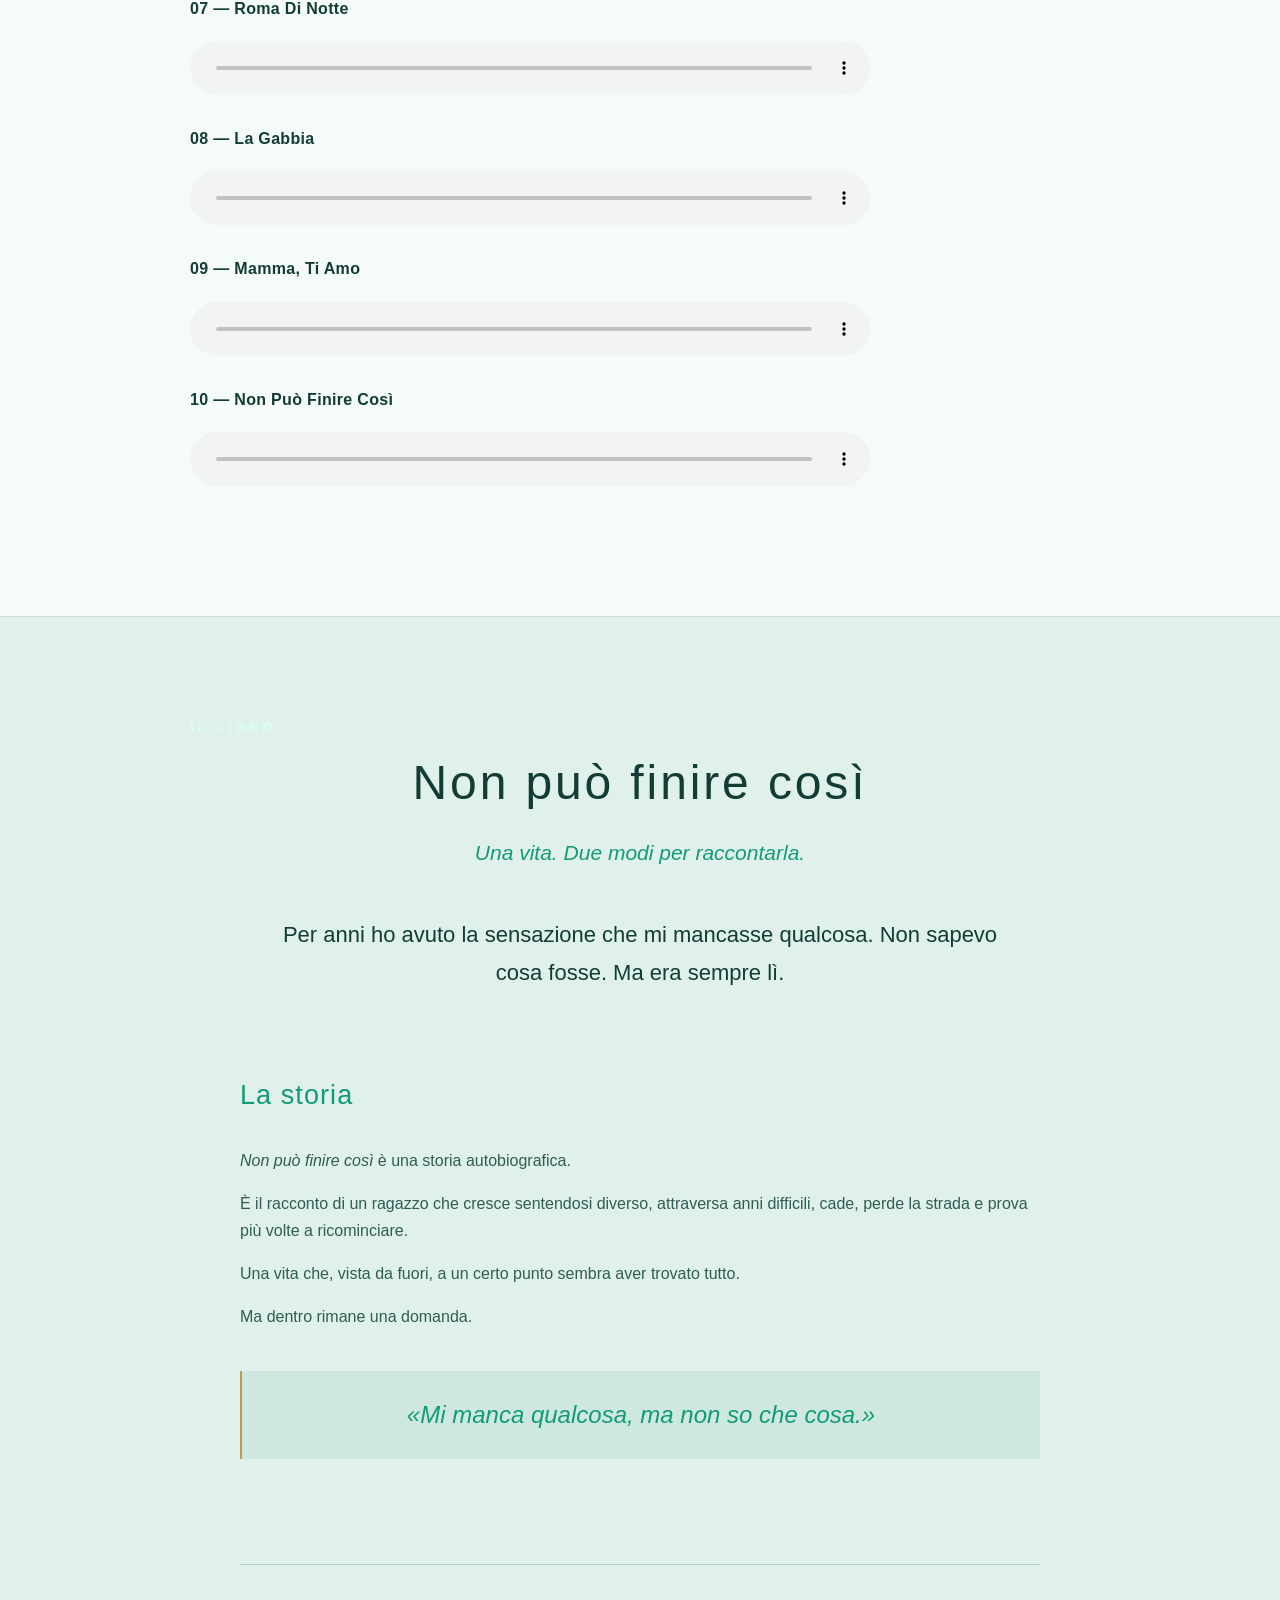
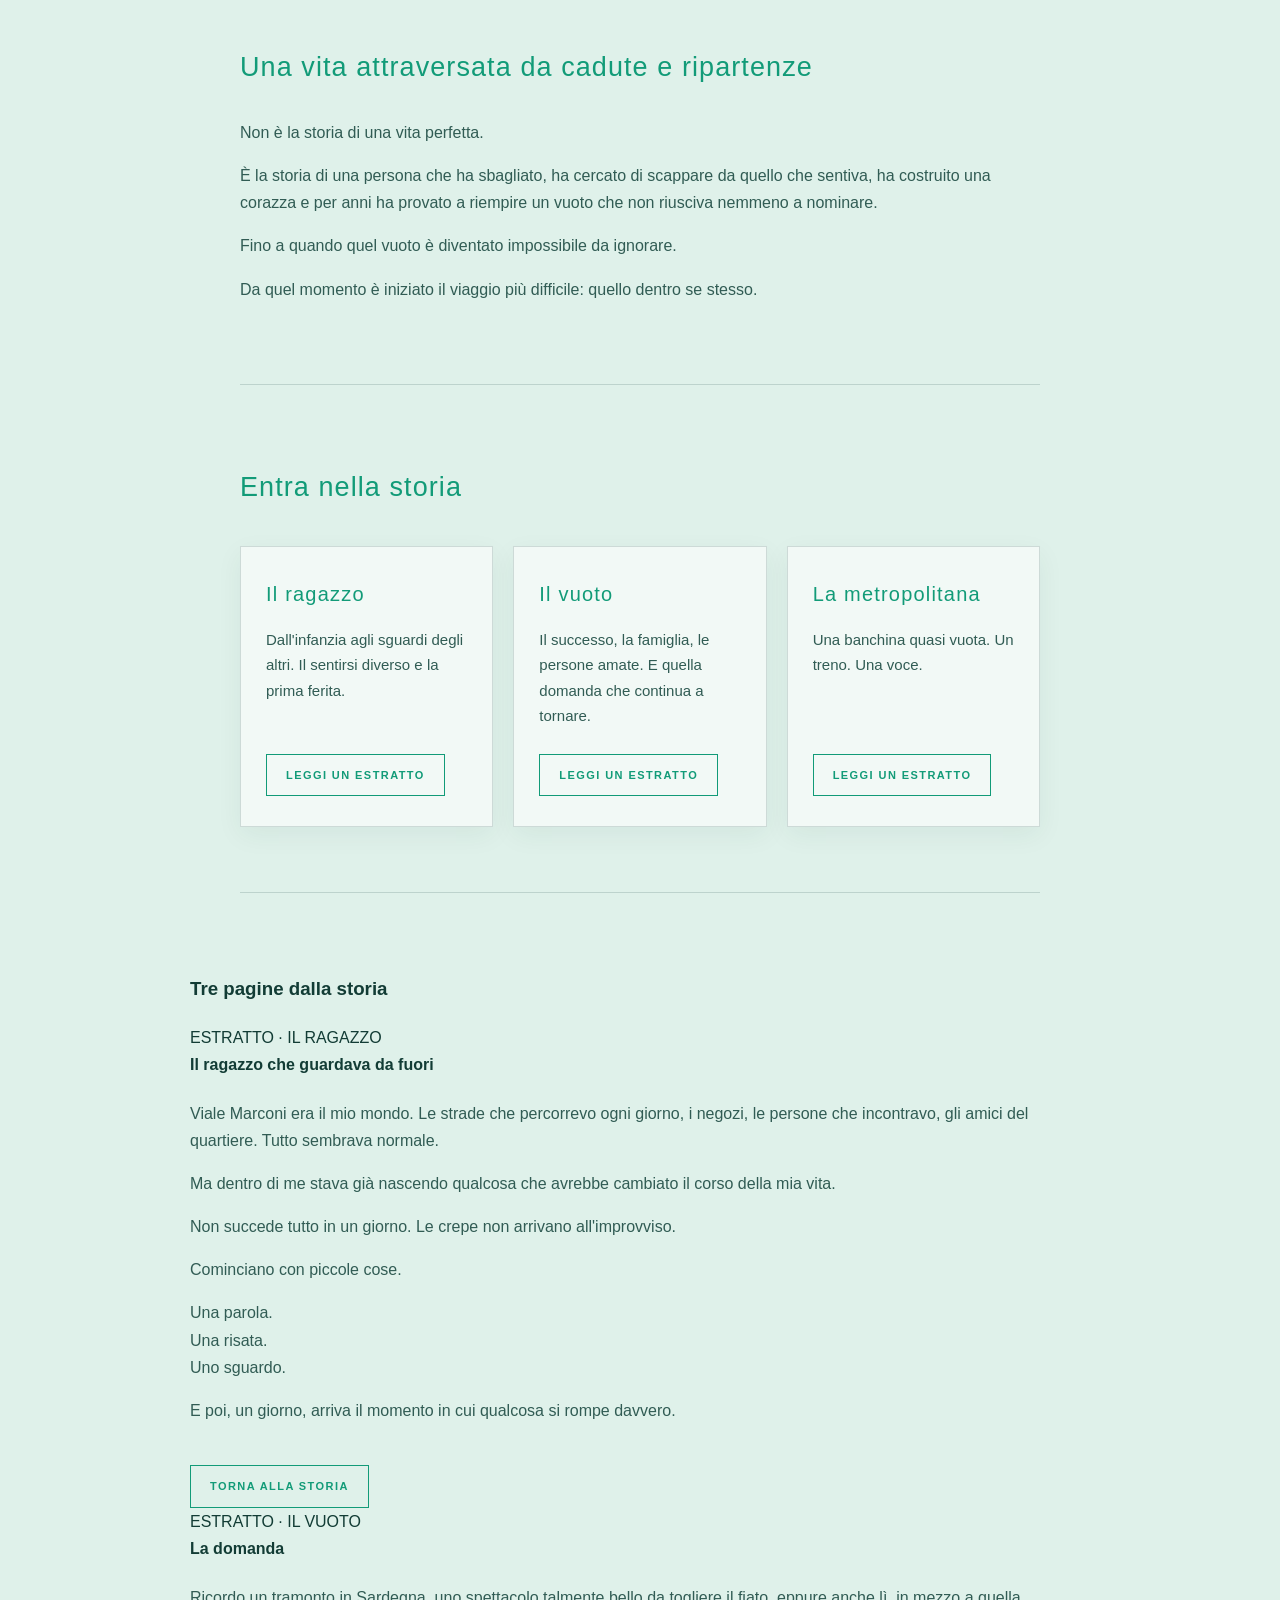
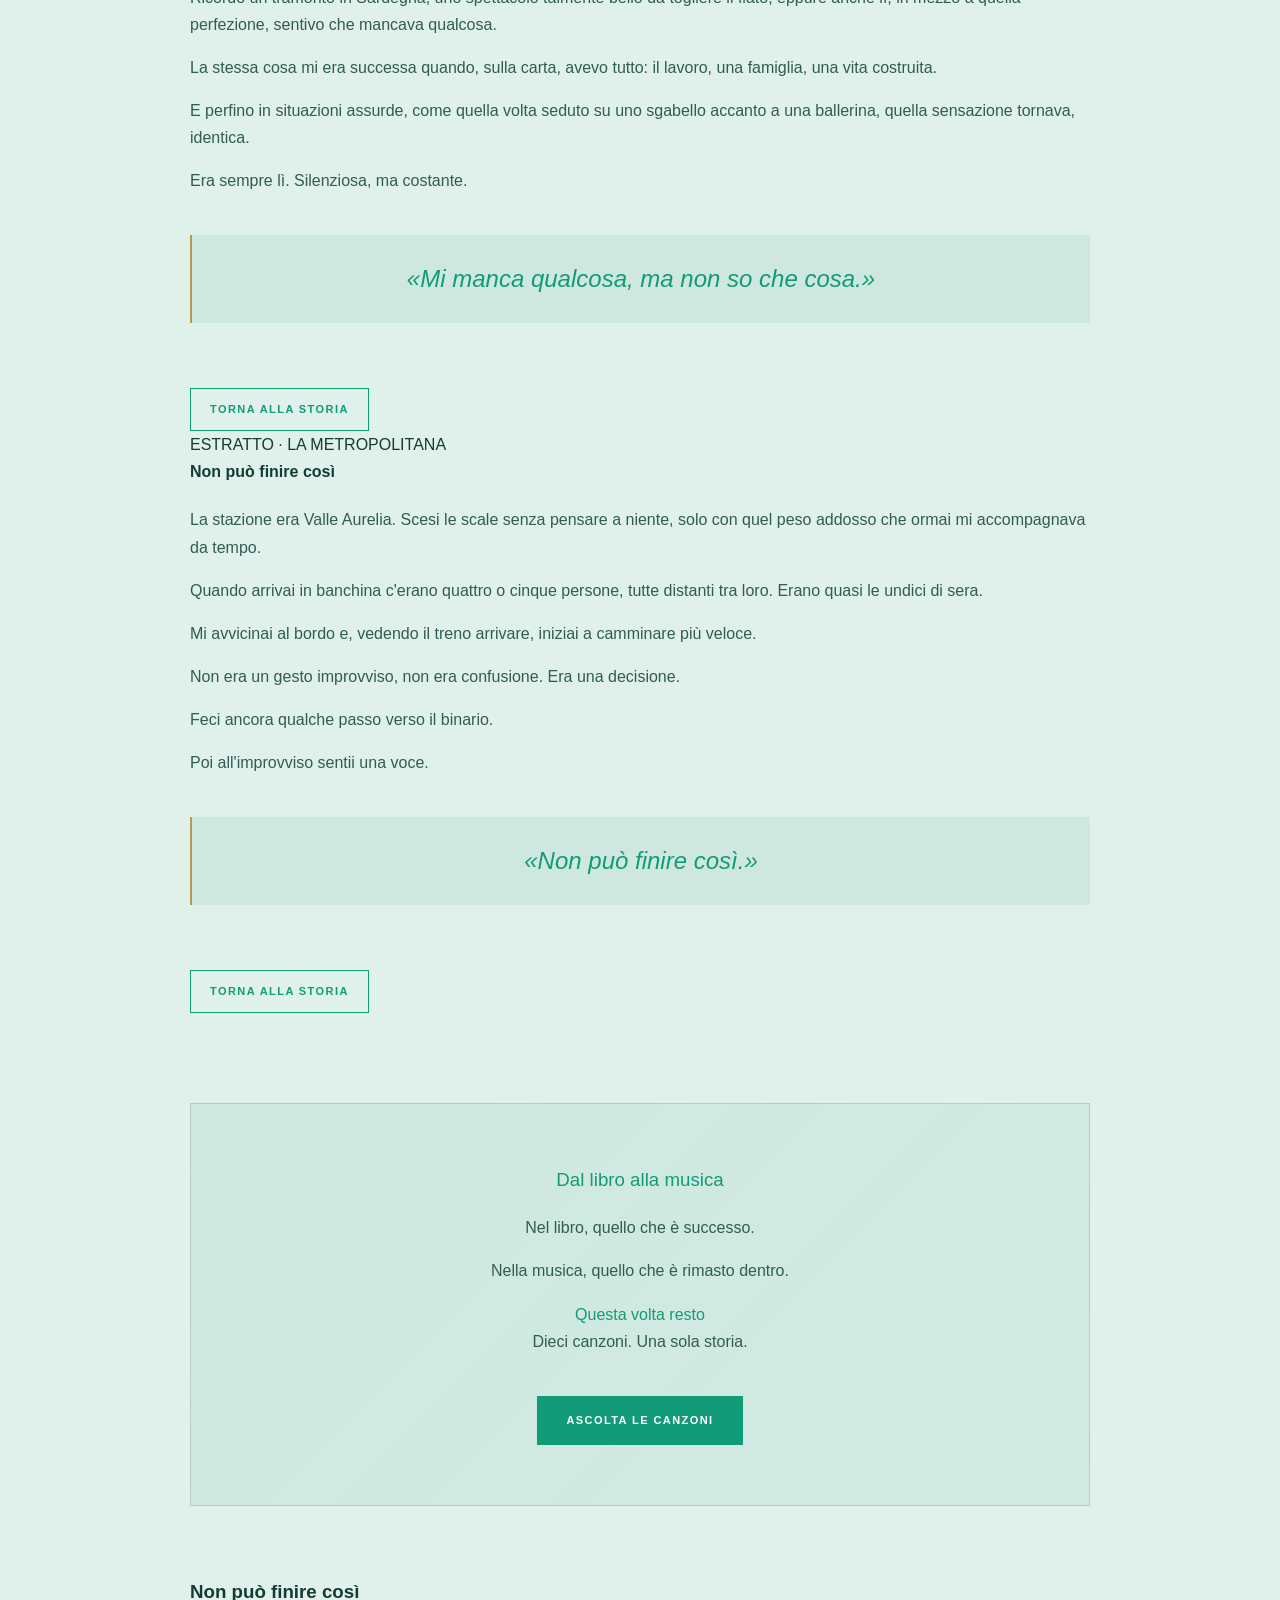
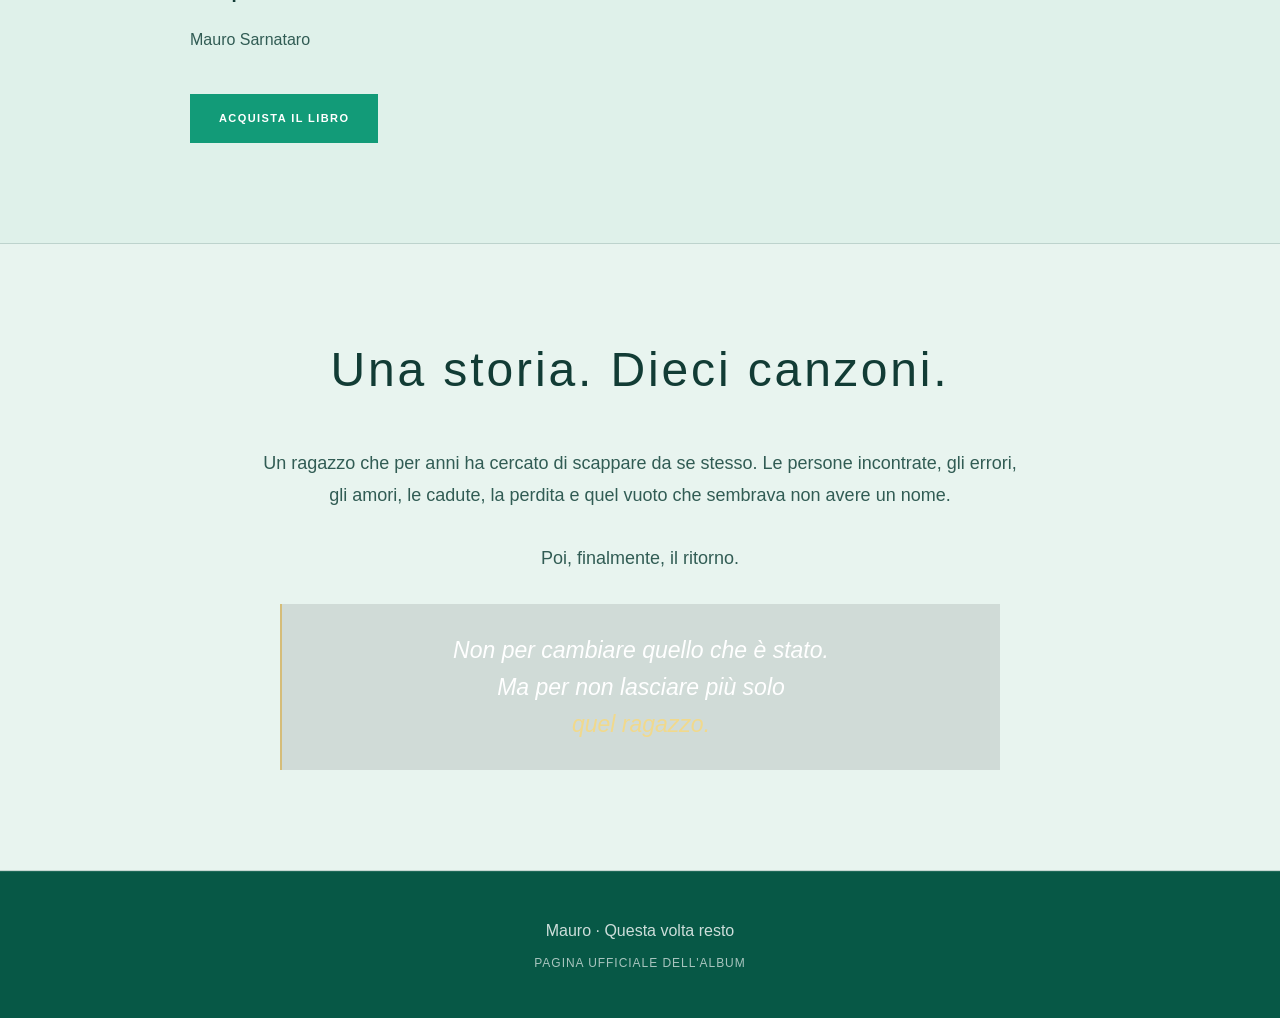
==== commit a64e0f7d: "Remove cover image from index.html Removed cover image from the hero section." ====
--- a/index.html
+++ b/index.html
@@ -24,11 +24,6 @@
   <section class="hero">
     <div class="wrap">
 
- <img
-  class="cover"
-  src="copertina.png"
-  alt="Questa volta resto — Mauro"
->
 
 <img
   class="story-image"
--- a/style.css
+++ b/style.css
@@ -487,7 +487,6 @@
 }
 
 @media (max-width: 600px) {
-
   .wrap {
     width: min(100% - 34px, var(--max-width));
   }
@@ -505,7 +504,9 @@
     width: min(310px, 78vw);
     margin-bottom: 38px;
   }
-
+.story-image {
+  width: min(94vw, 520px);
+}
   .hero h1 {
     font-size: clamp(38px, 11vw, 58px);
   }
@@ -614,10 +615,10 @@
   color: #ffffff;
 }
 
-/* Immagine del tunnel */
-.tunnel-image {
+/* Immagine uomo + bambino */
+.story-image {
   display: block;
-  width: min(520px, 82vw);
+  width: min(760px, 92vw);
   height: auto;
   margin: 0 auto 48px;
   border-radius: 6px;
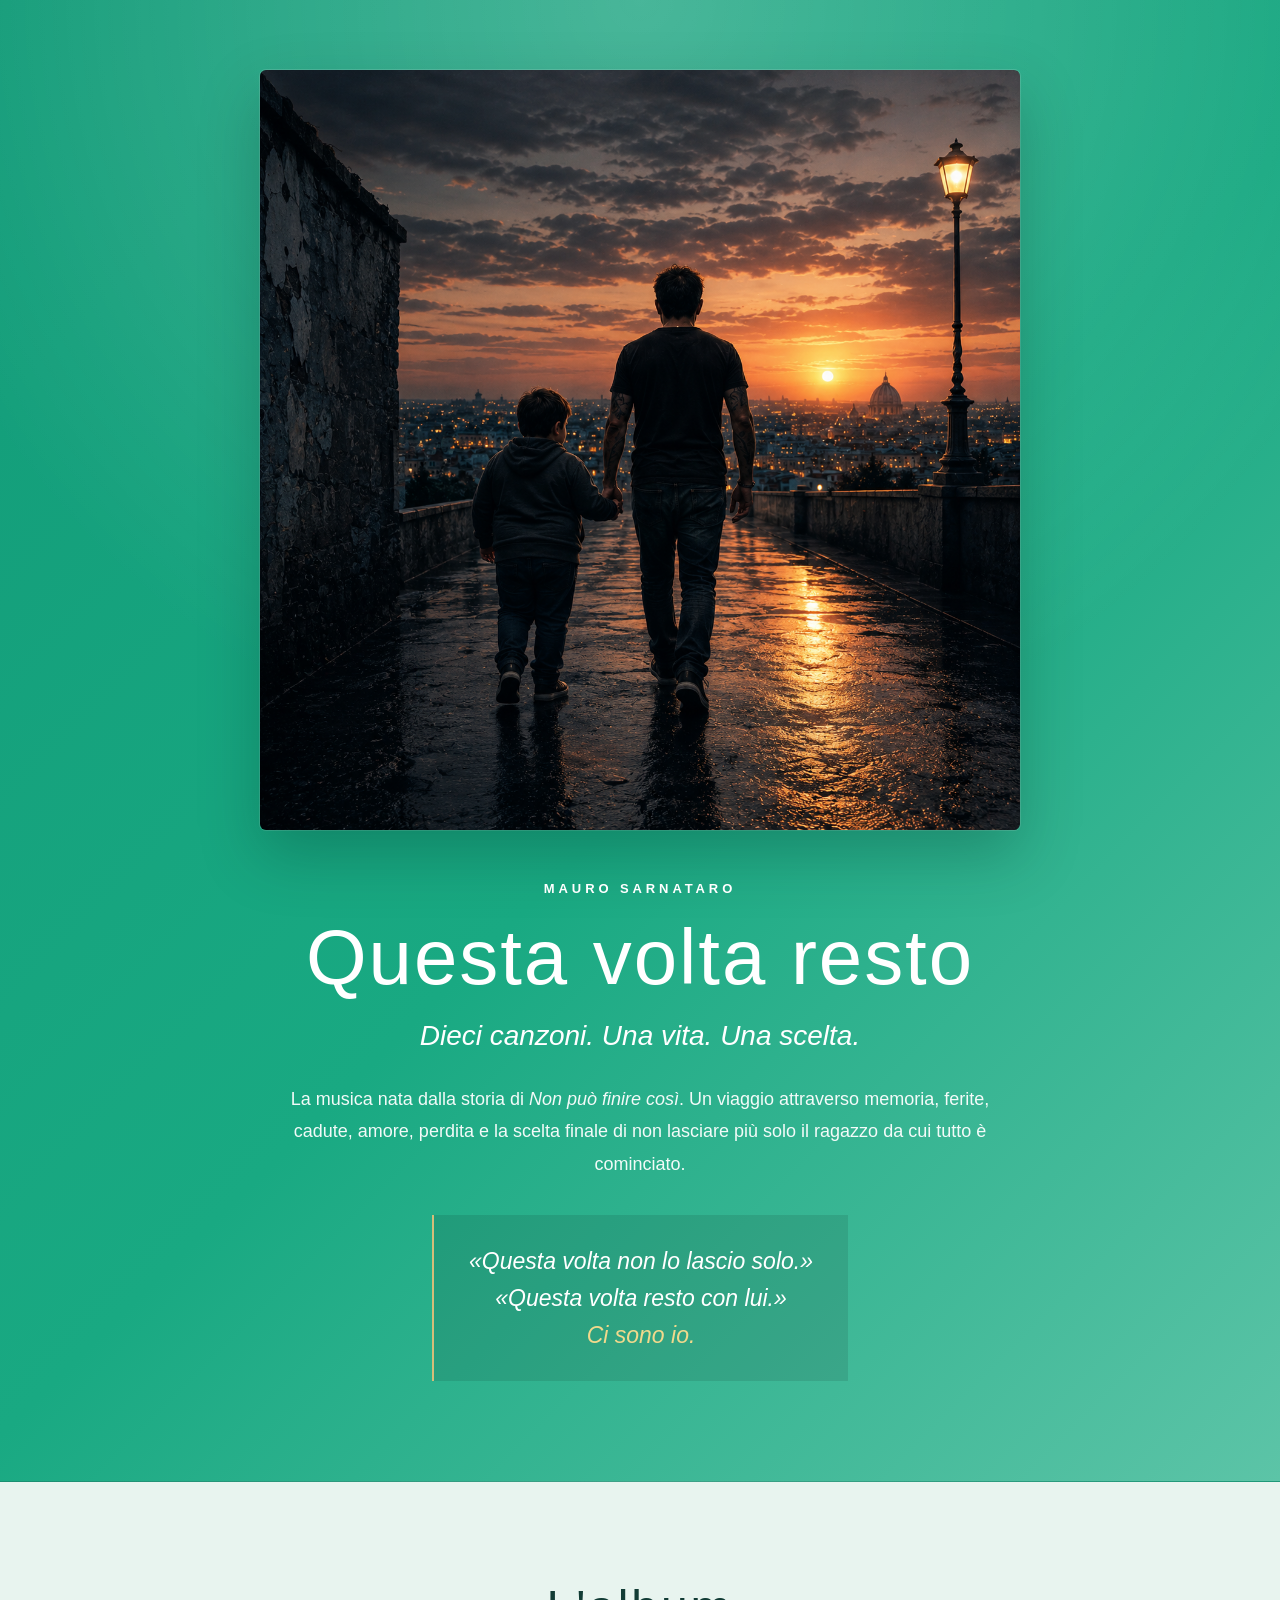
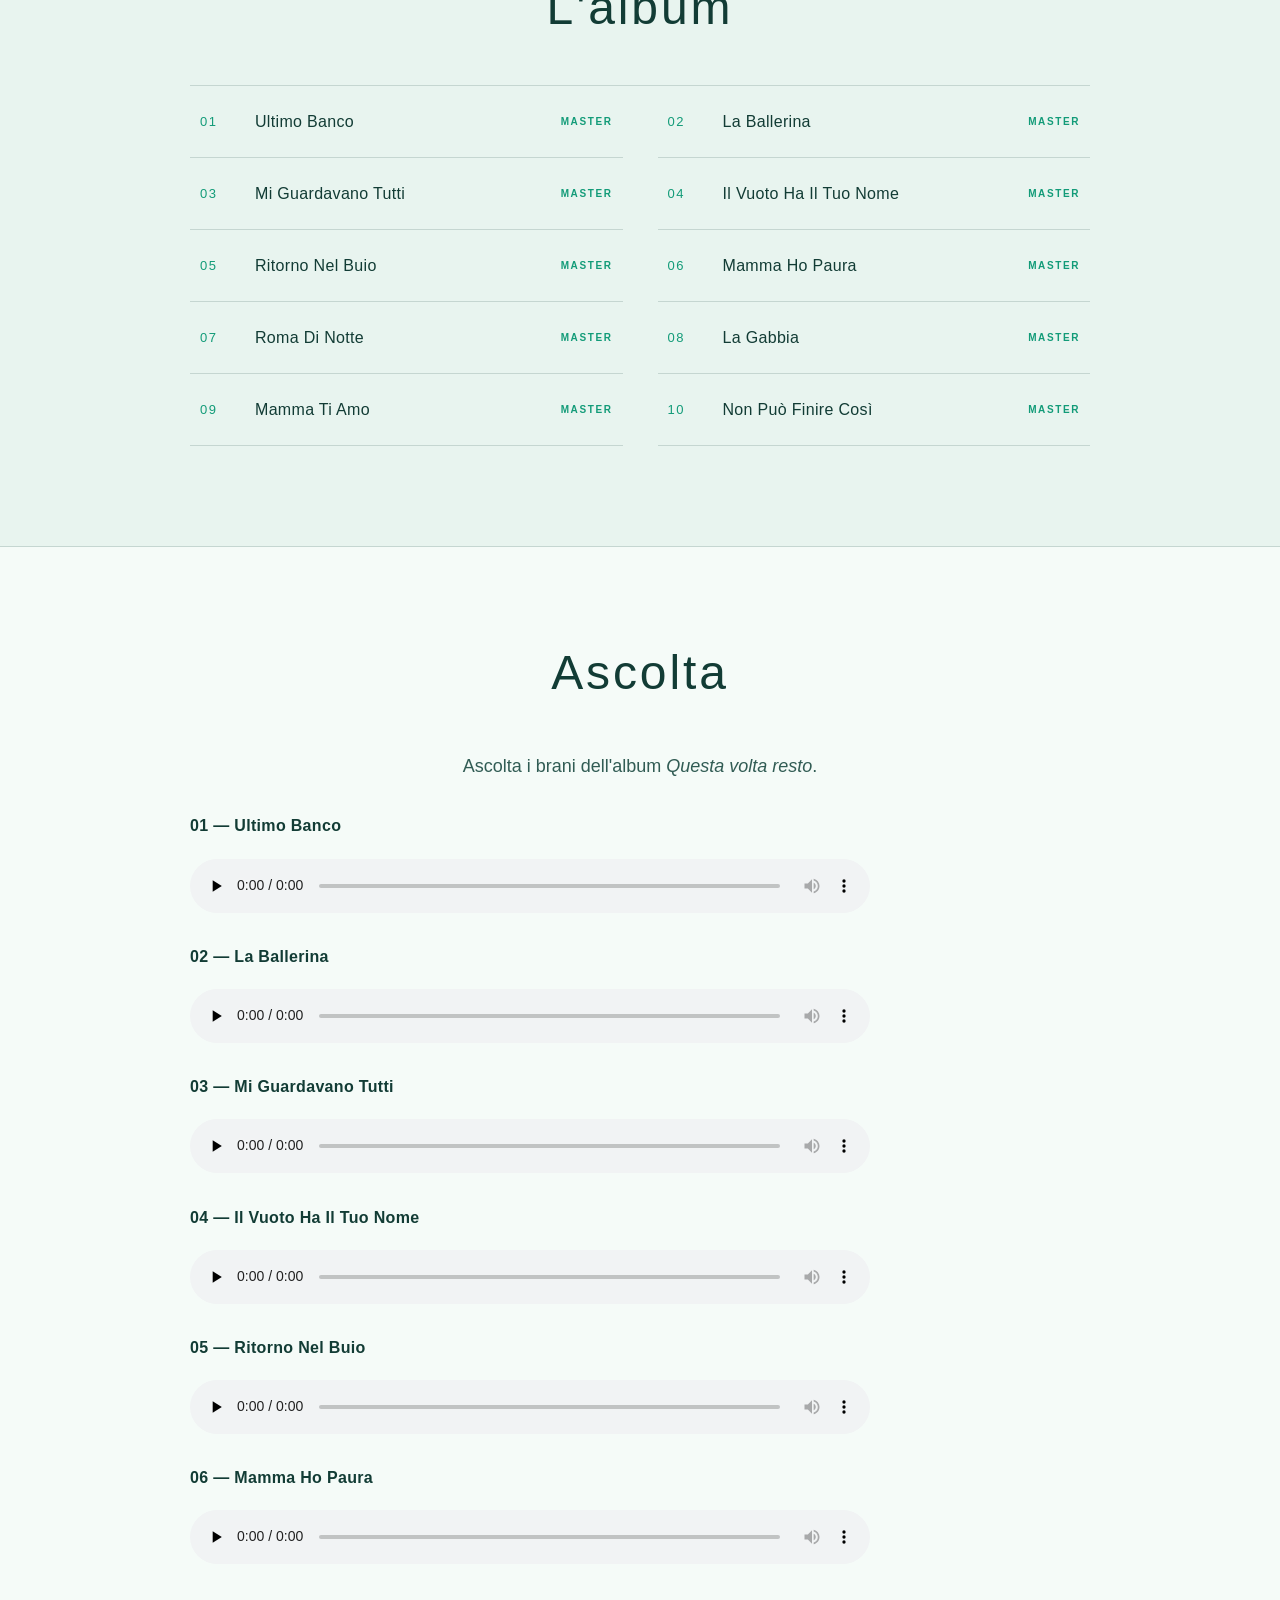
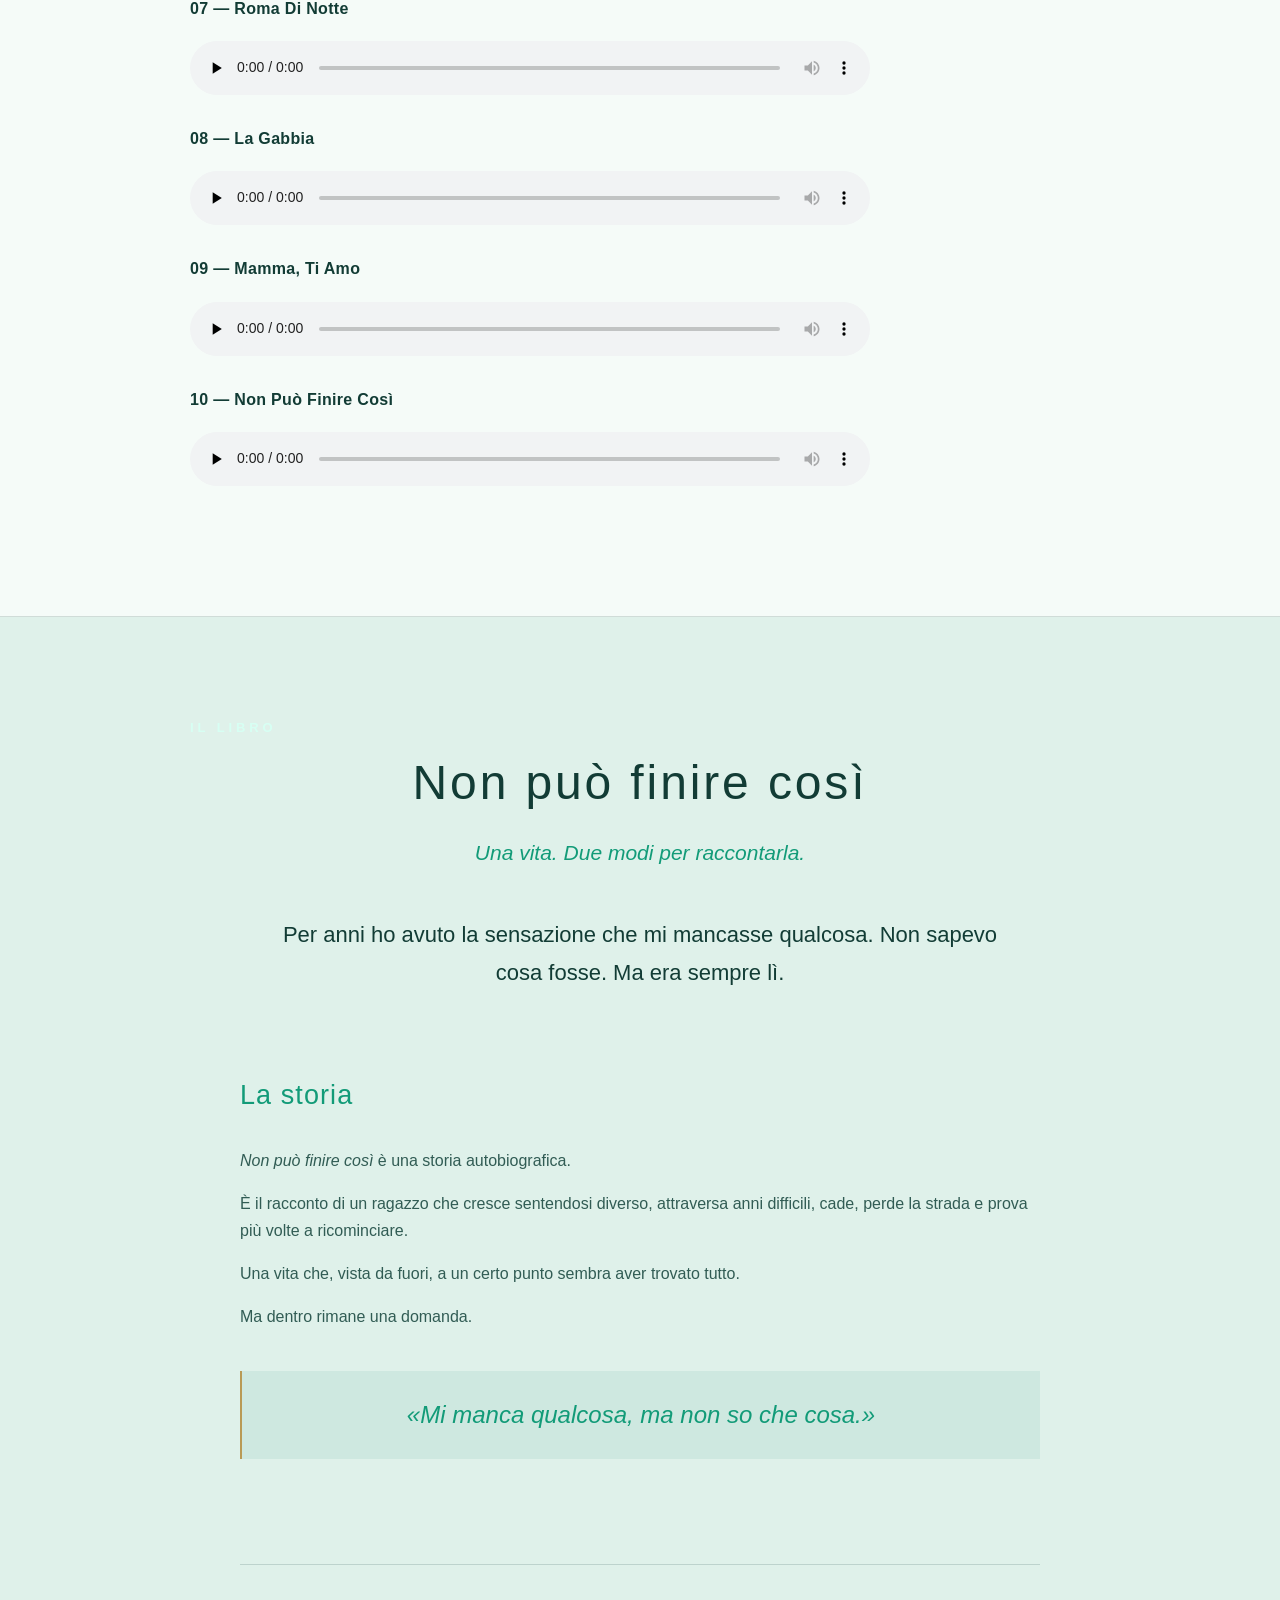
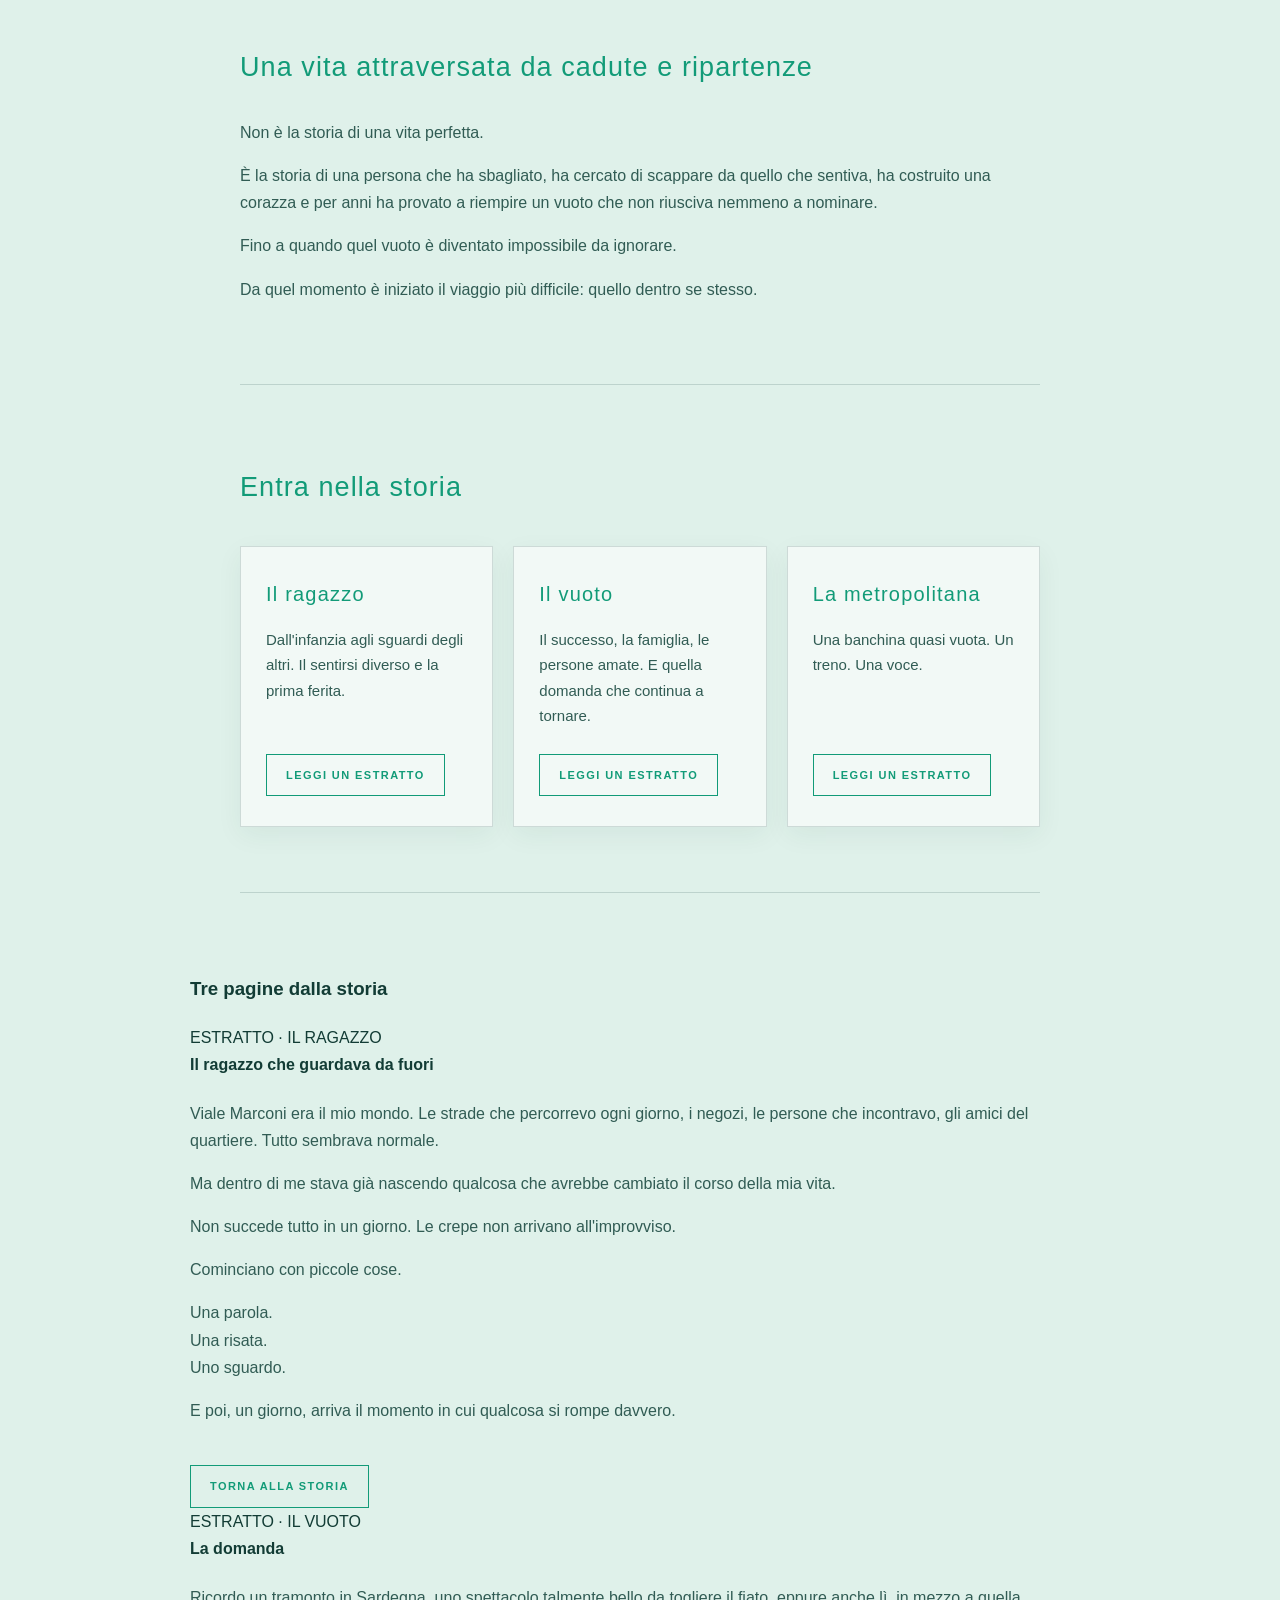
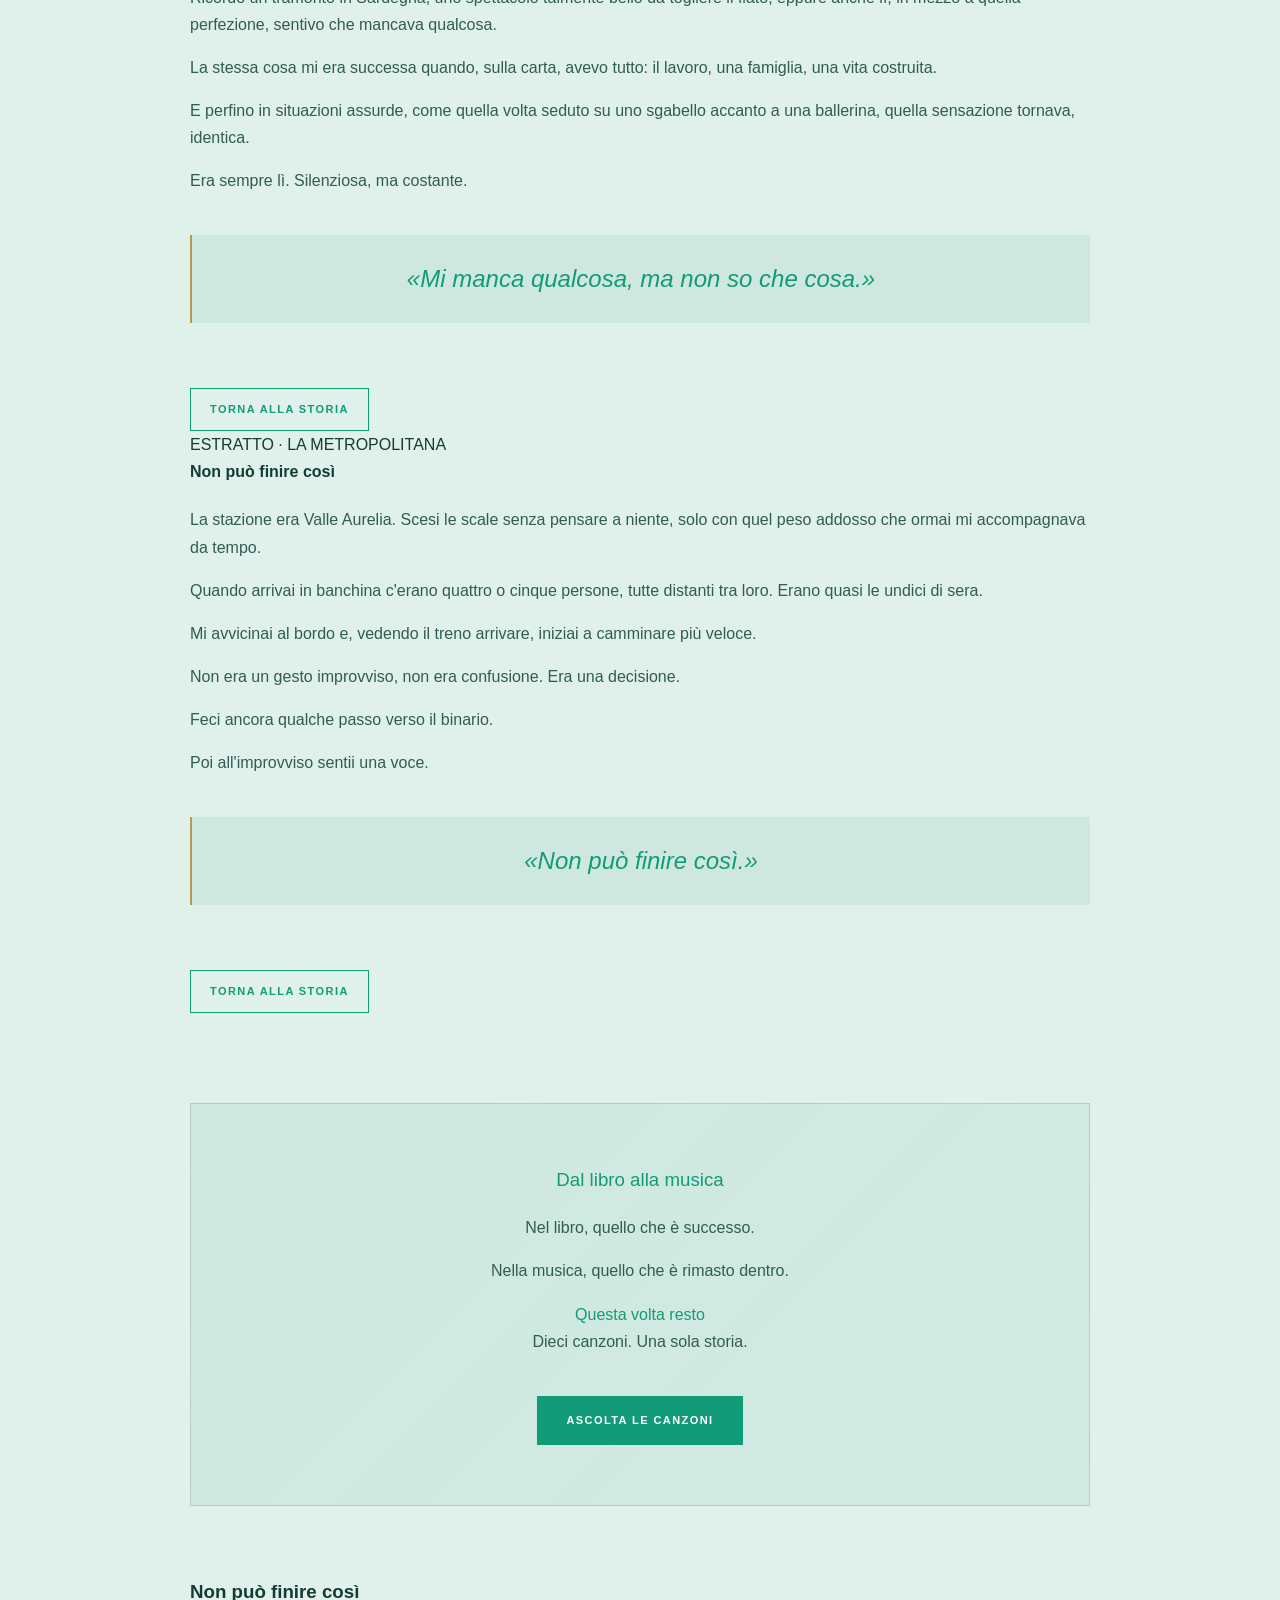
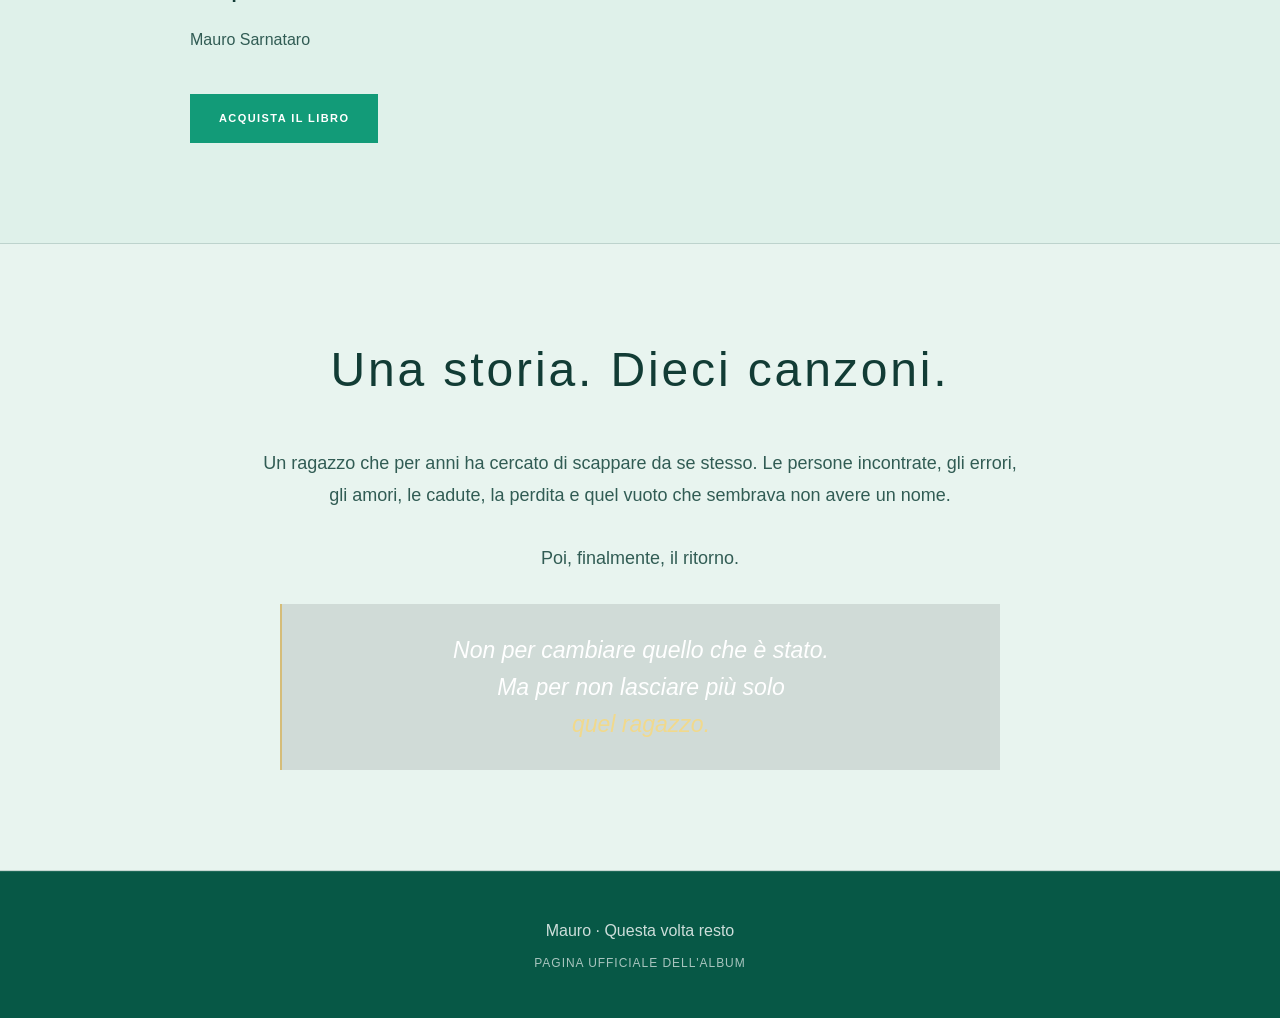
==== commit 0f3a443c: "Update index.html" ====
--- a/index.html
+++ b/index.html
@@ -6,10 +6,9 @@
   <meta charset="utf-8">
   <meta name="viewport" content="width=device-width, initial-scale=1">
 
-  <meta name="description" content="Questa volta resto – album di Mauro. Dieci canzoni nate dalla storia di Non può finire così.">
-
-  <title>Questa volta resto – Mauro</title>
-
+ <meta name="description" content="Questa volta resto – il progetto musicale e autobiografico di Mauro Sarnataro, nato dal libro Non può finire così. Dieci canzoni, una vita, una scelta.">
+
+<title>Questa volta resto – Mauro Sarnataro</title>
   <link rel="stylesheet" href="style.css">
 </head>
 
@@ -33,7 +32,7 @@
 
 
 
-      <div class="eyebrow">MAURO</div>
+      <div class="eyebrow">MAURO SARNATARO</div>
 
       <h1>Questa volta resto</h1>
 
